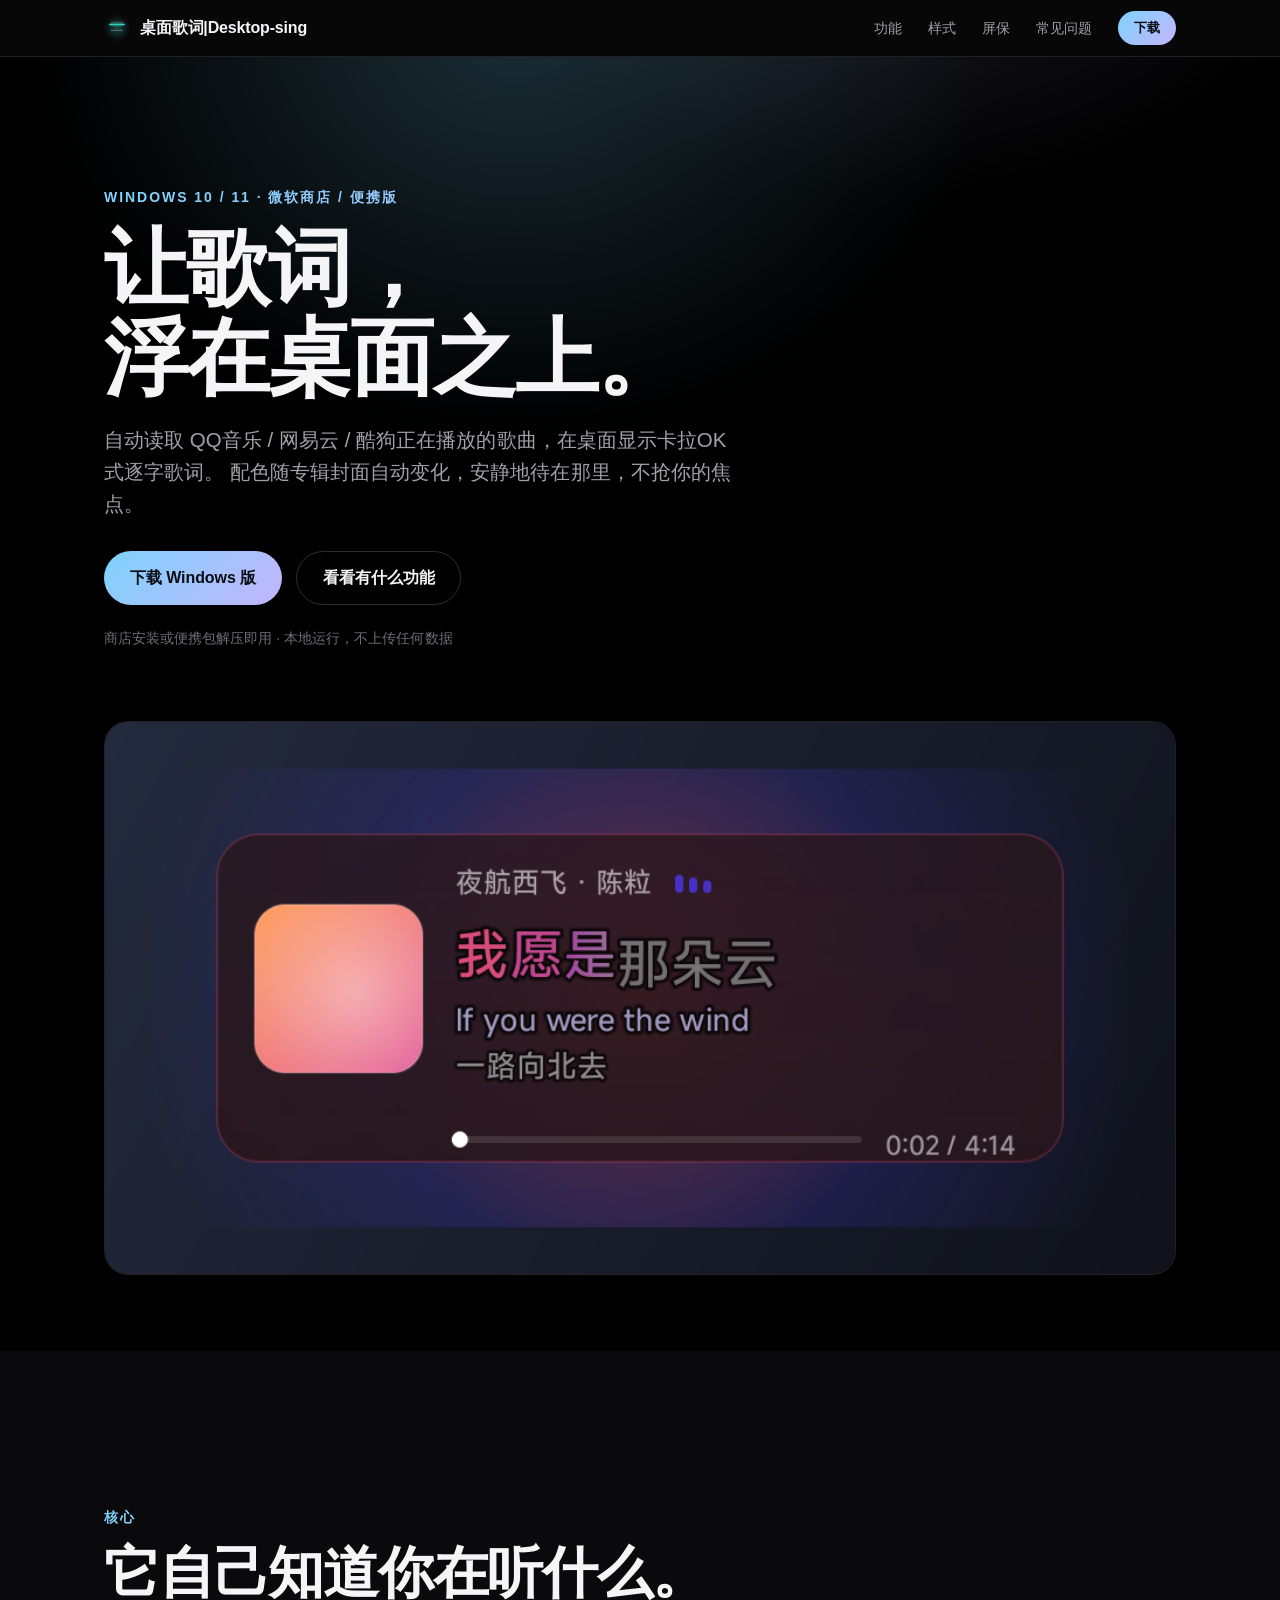
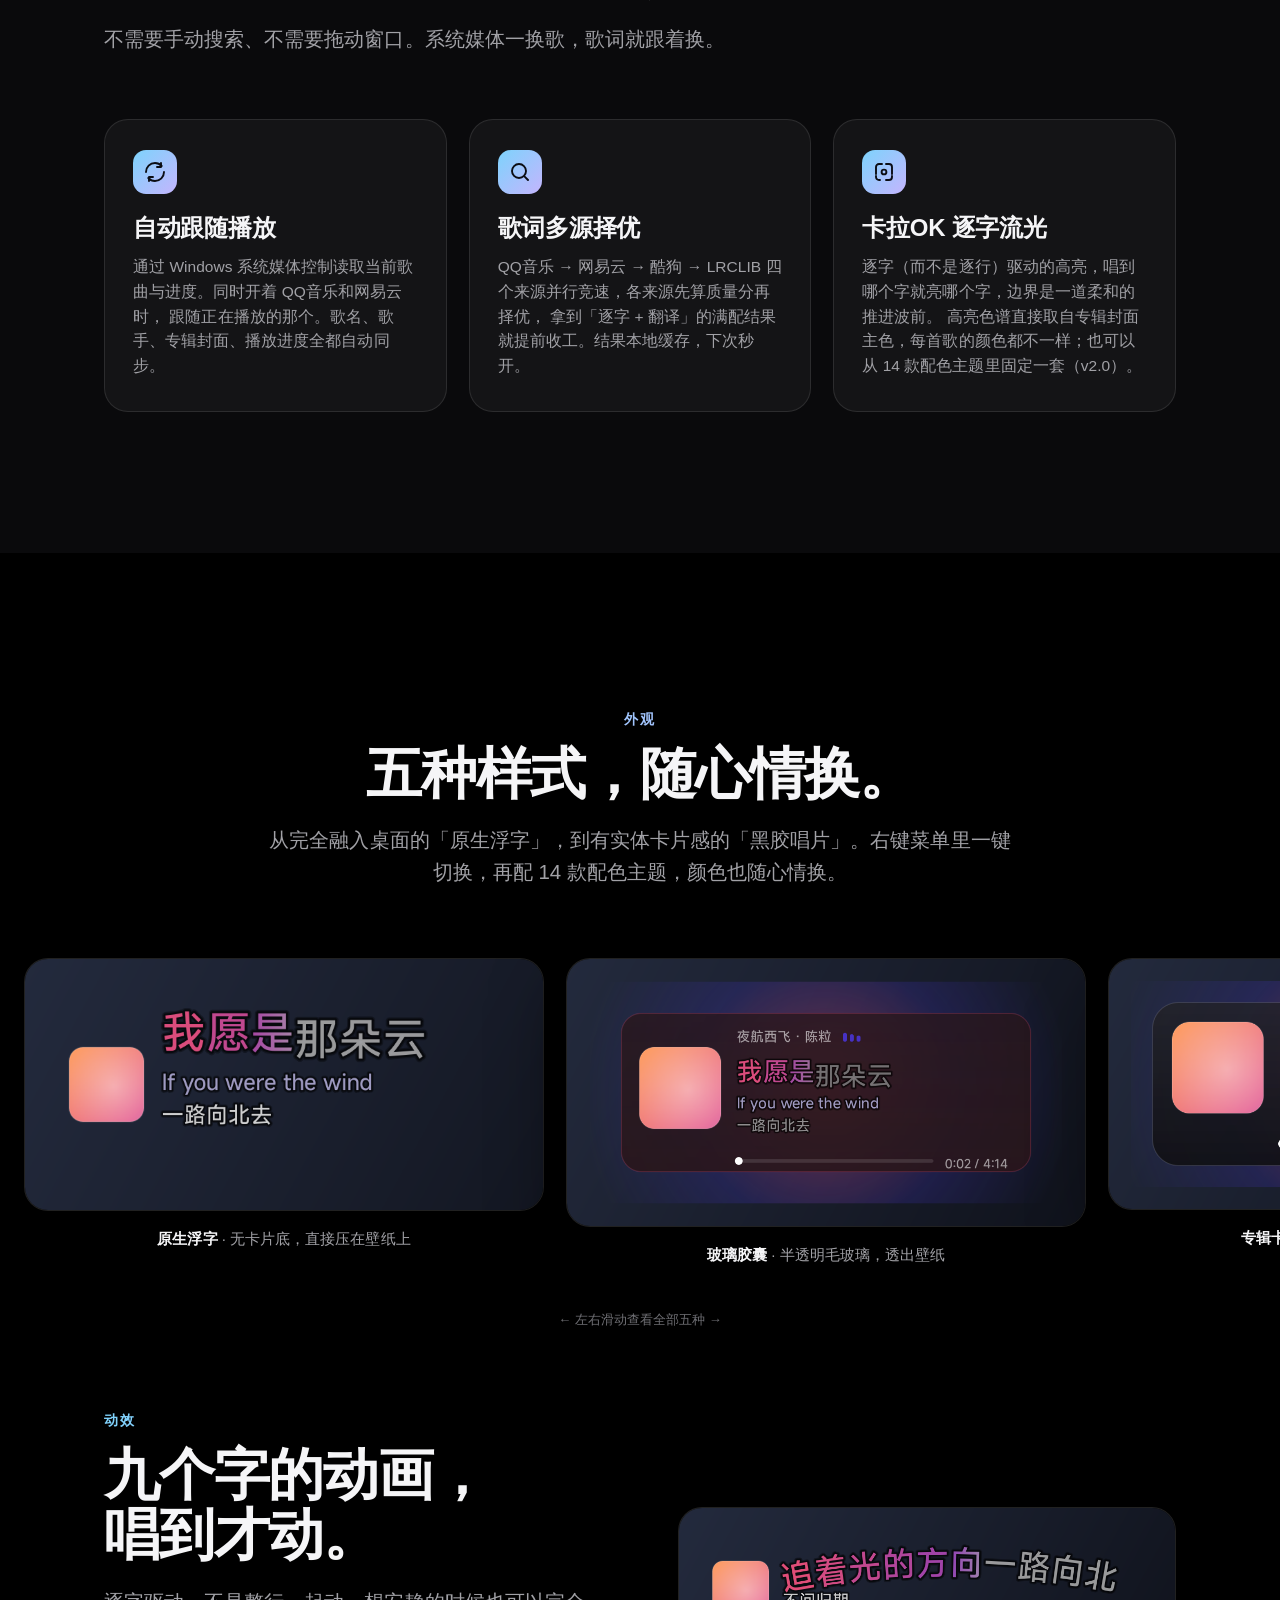
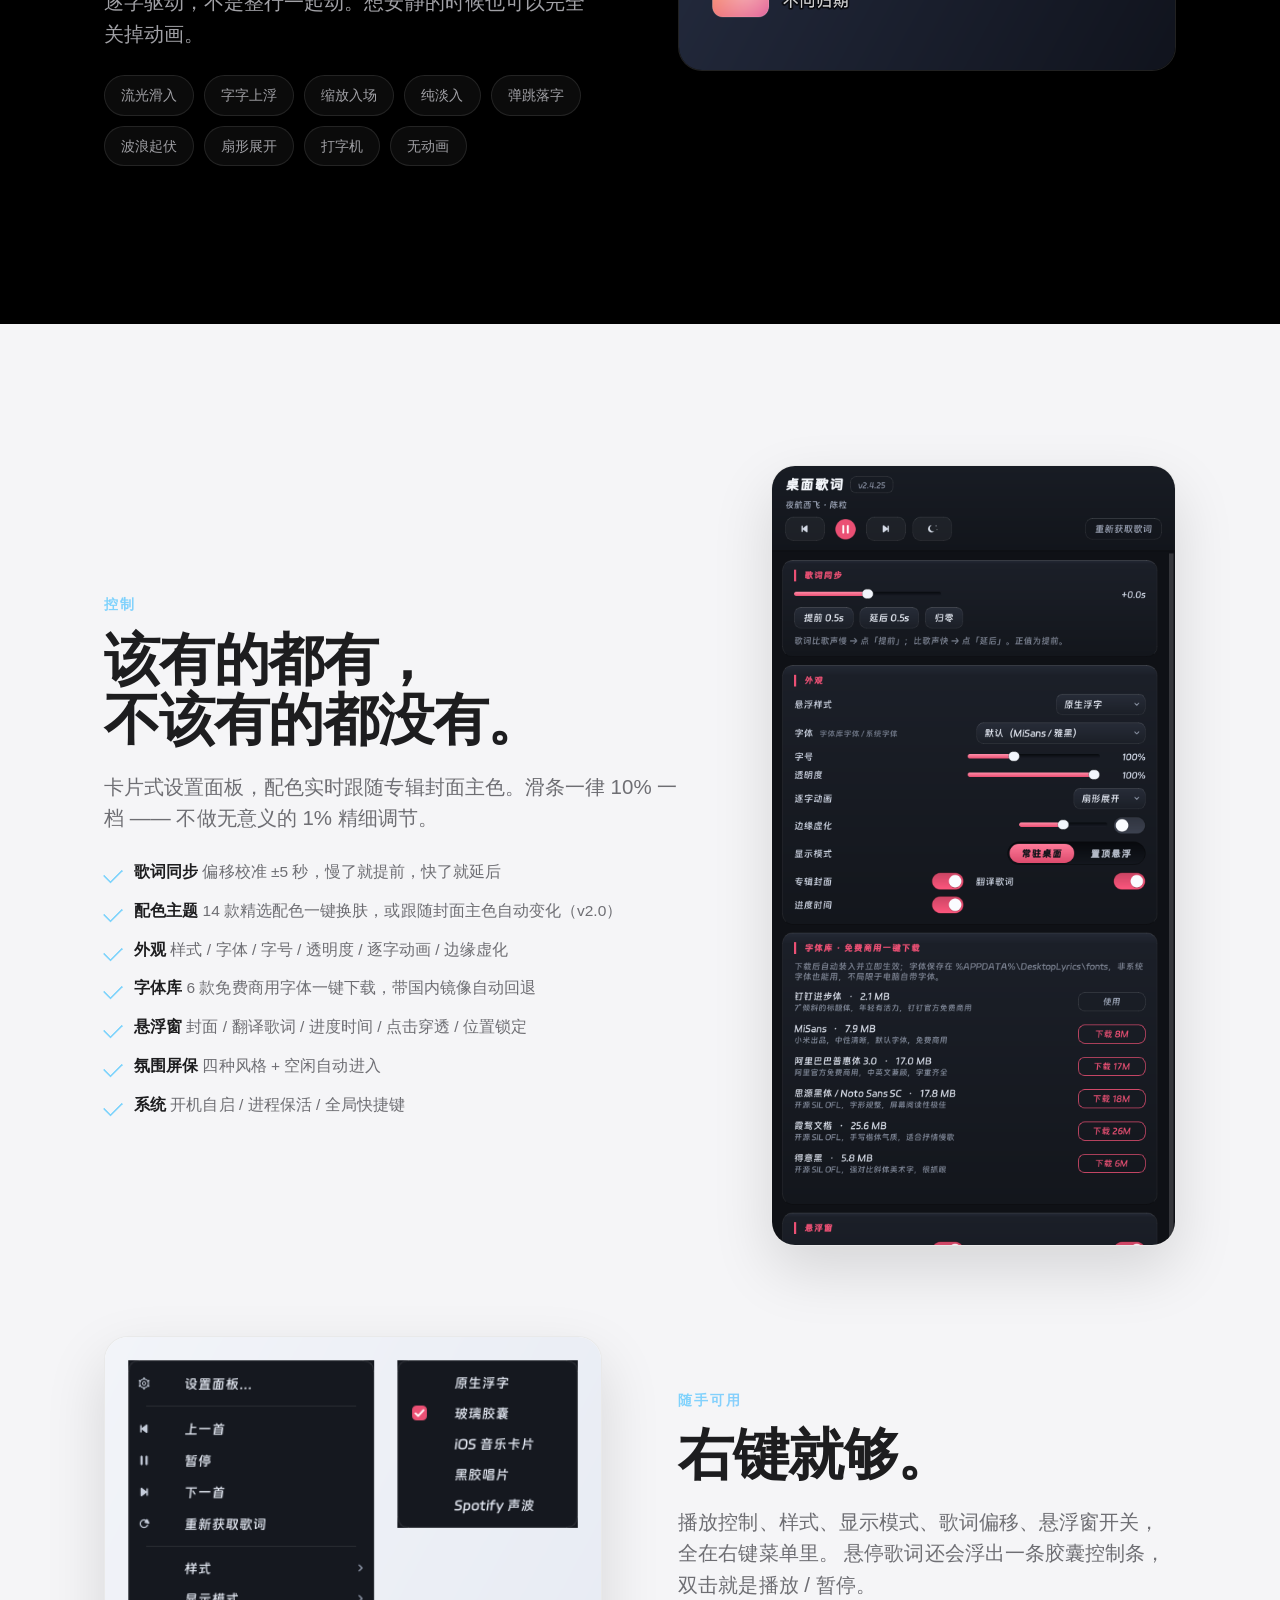
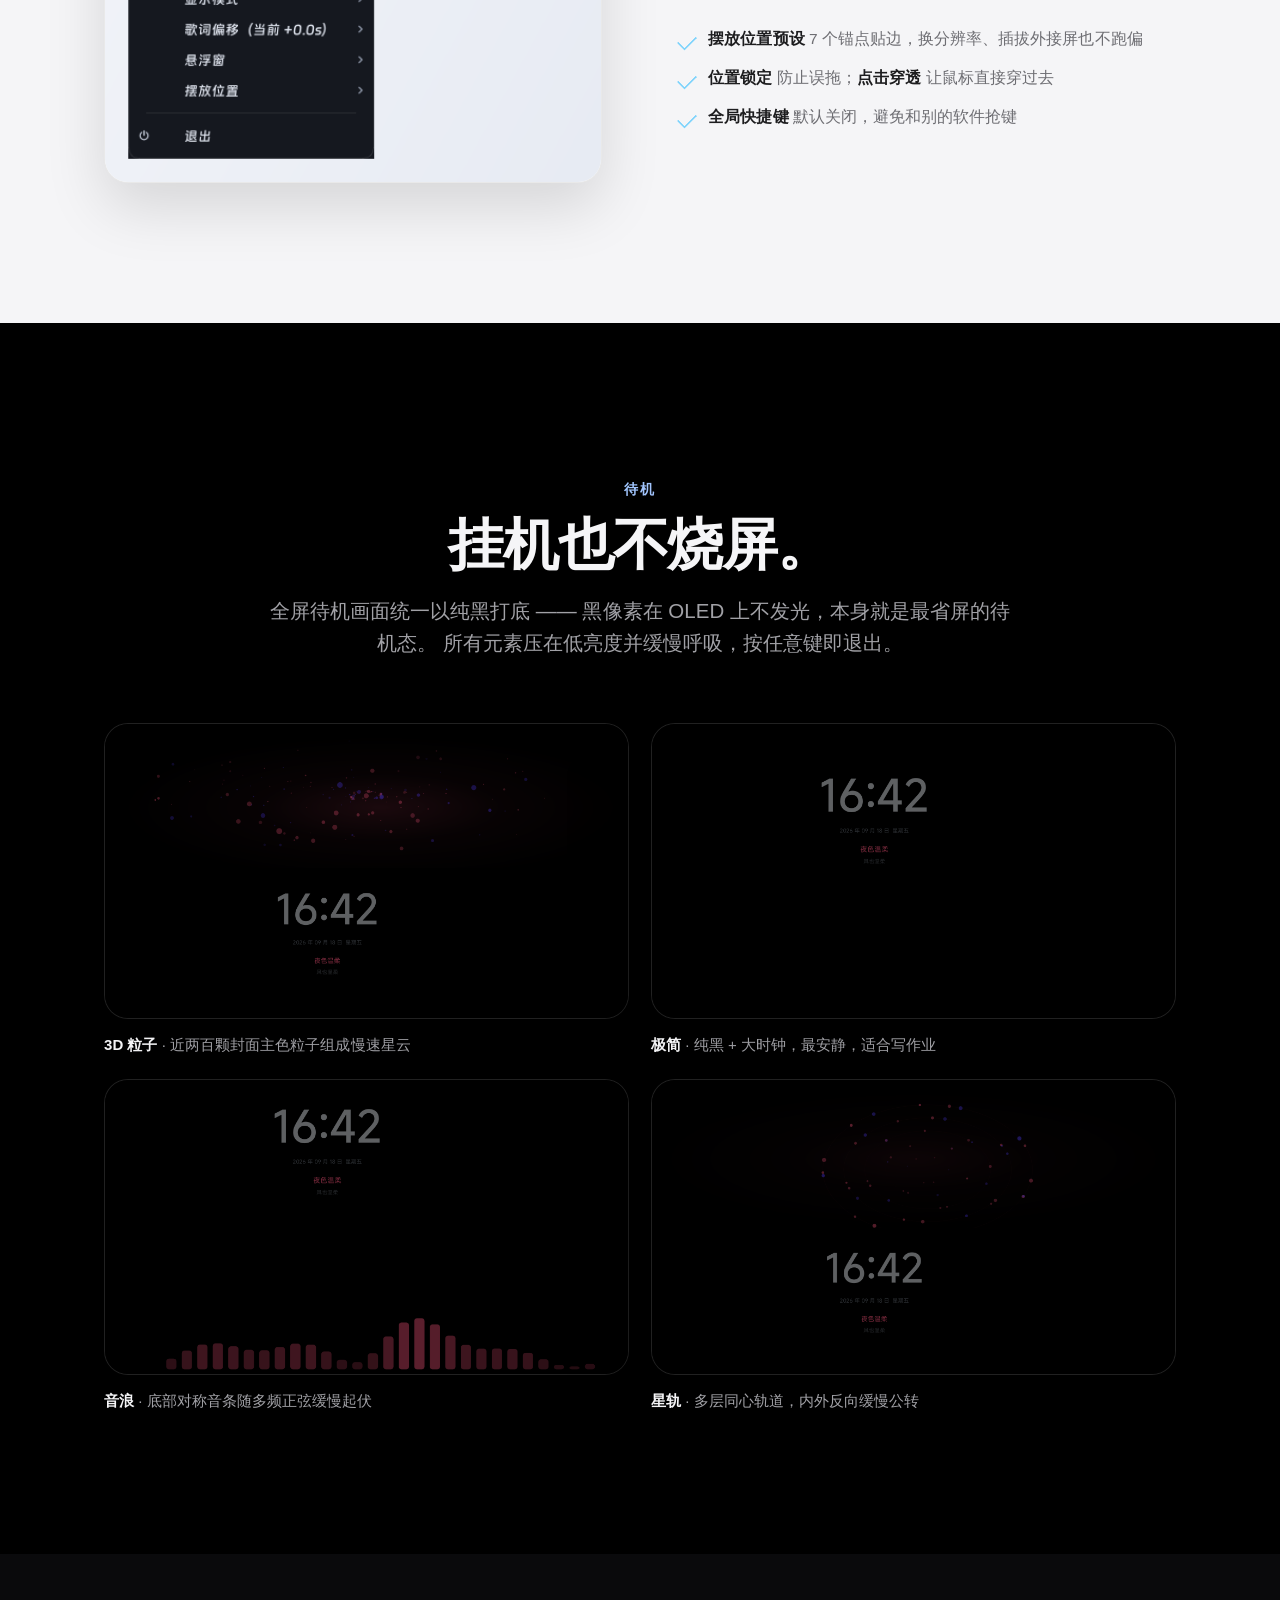
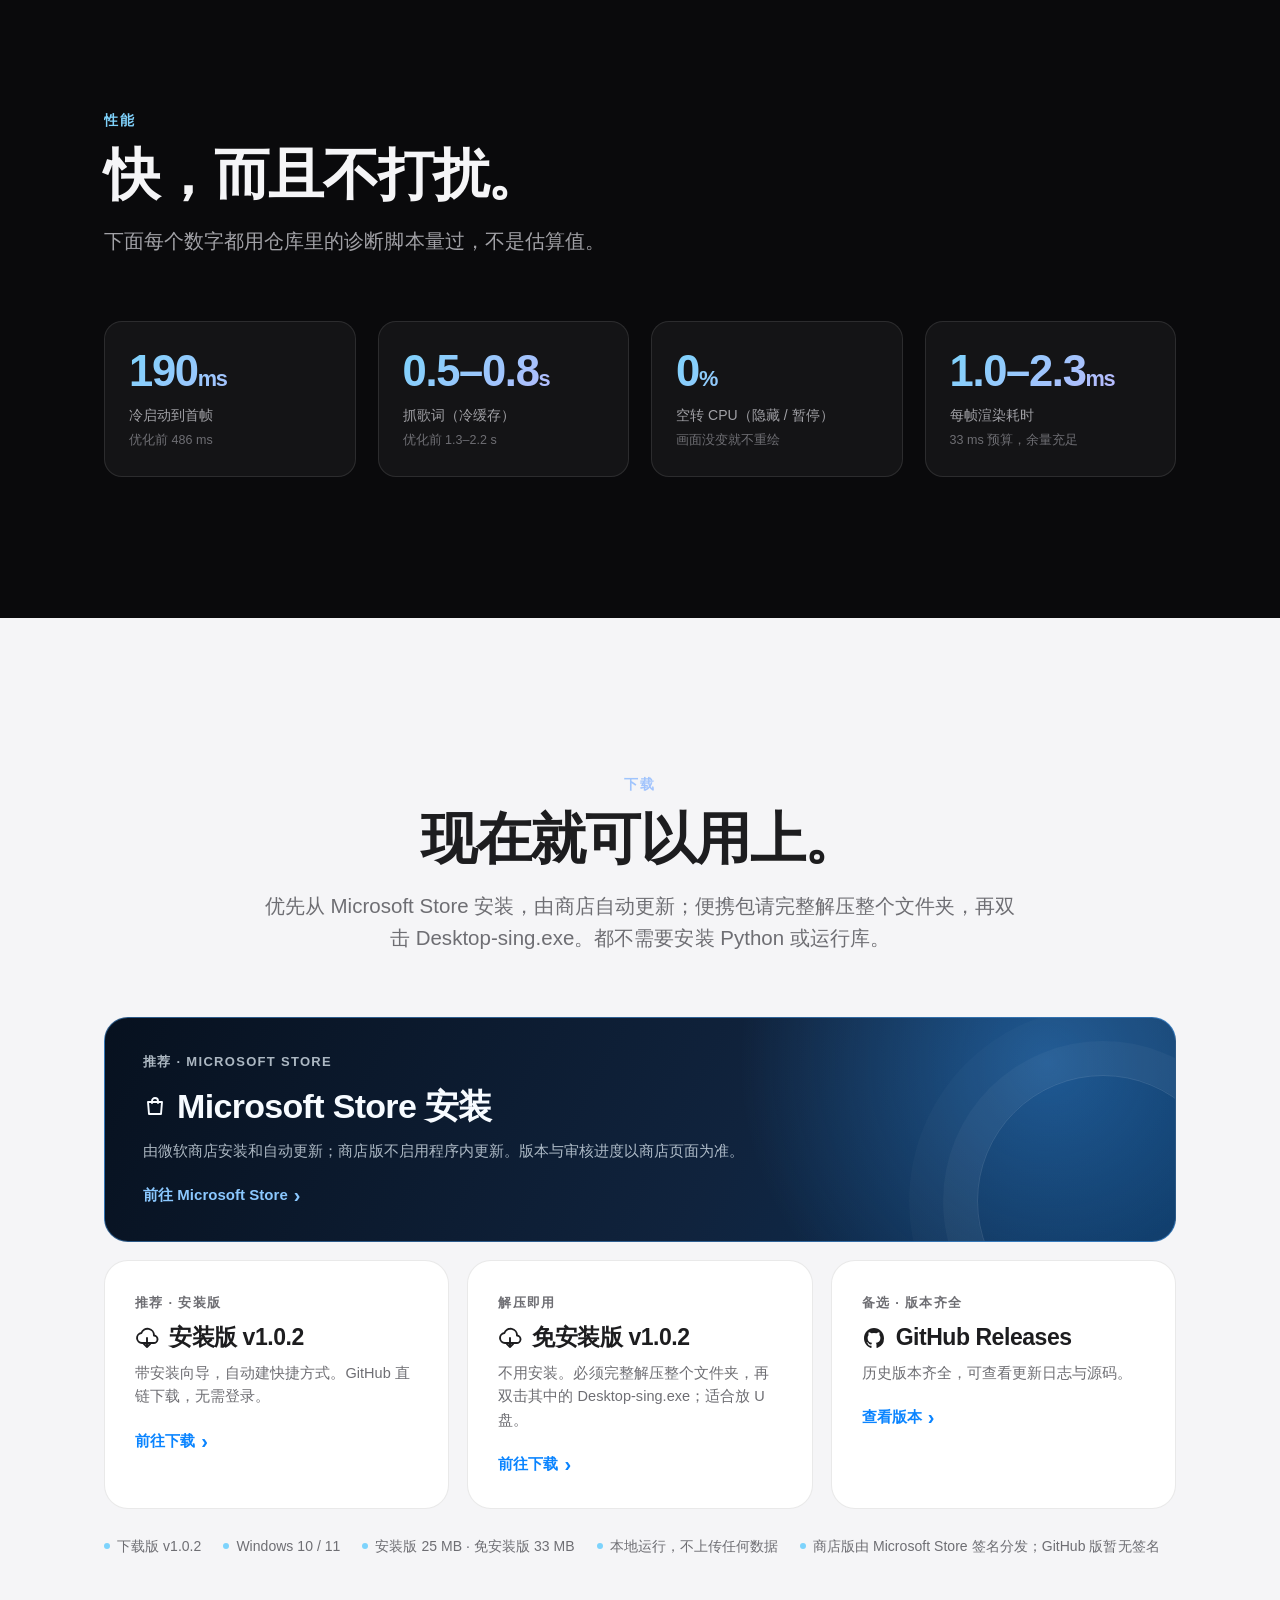
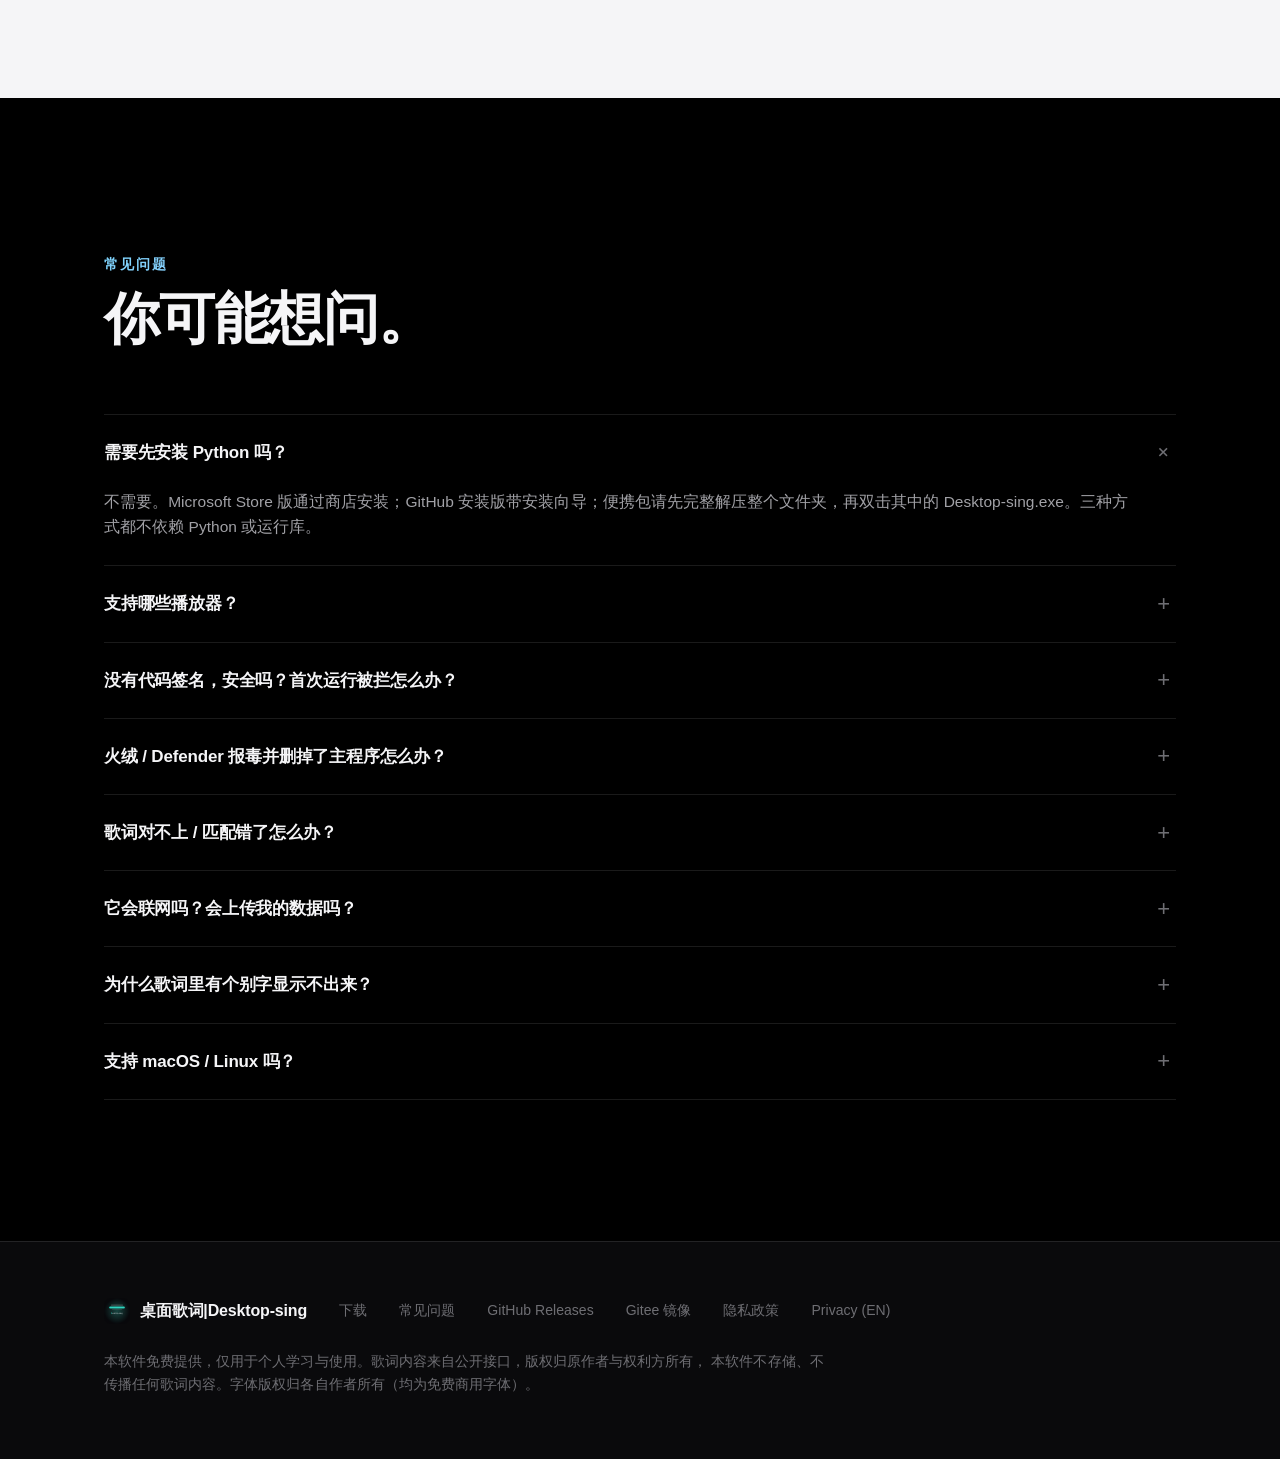
==== site/index.html @ 4d870201 "release: v1.0.2 商店优先下载与发版一致性守卫" ====
<!DOCTYPE html>
<html lang="zh-CN">
<head>
<meta charset="utf-8">
<meta name="viewport" content="width=device-width, initial-scale=1, viewport-fit=cover">
<title>桌面歌词|Desktop-sing · 让歌词浮在桌面之上</title>
<meta name="description" content="自动读取 QQ音乐 / 网易云 / 酷狗 正在播放的歌曲，在桌面显示卡拉OK逐字歌词。5 种样式、9 种逐字动画、4 种氛围屏保，微软商店安装或便携包解压即用。Windows 10/11。">
<meta name="theme-color" content="#000000">
<meta property="og:title" content="桌面歌词|Desktop-sing · 让歌词浮在桌面之上">
<meta property="og:description" content="自动跟随播放 · 卡拉OK逐字歌词 · 5 种样式 · 4 种氛围屏保。微软商店安装或便携包解压即用，Windows 10/11。">
<!-- og:image / og:url 必须是**绝对地址**：微信、QQ、微博等抓取器不解析相对路径，
     写 assets/hero.png 它们会当作抓不到图 → 分享卡片退化成纯文字。 -->
<meta property="og:image" content="https://music.202271.xyz/assets/hero.png">
<meta property="og:image:width" content="916">
<meta property="og:image:height" content="472">
<meta property="og:image:alt" content="桌面歌词：歌词悬浮在桌面上的效果图">
<meta property="og:url" content="https://music.202271.xyz/">
<meta property="og:site_name" content="桌面歌词|Desktop-sing">
<meta property="og:type" content="website">
<meta name="twitter:card" content="summary_large_image">
<meta name="twitter:title" content="桌面歌词|Desktop-sing · 让歌词浮在桌面之上">
<meta name="twitter:description" content="自动跟随播放 · 卡拉OK逐字歌词 · 5 种样式 · 4 种氛围屏保。微软商店安装或便携包解压即用，Windows 10/11。">
<meta name="twitter:image" content="https://music.202271.xyz/assets/hero.png">
<link rel="icon" href="assets/favicon-32.png?v=394512fa34" sizes="32x32">
<link rel="icon" href="assets/icon-256.png?v=394512fa34" sizes="256x256">
<link rel="apple-touch-icon" href="assets/apple-touch-icon.png?v=394512fa34">
<link rel="stylesheet" href="assets/style.css?v=394512fa34">
<script>
/* 渐进增强开关（同步执行，早于首次绘制，所以不会闪一下再隐藏）：
   style.css 里 .reveal 默认是可见的，只有 <html> 带上 js 类才启用"先隐藏、滚动入场"。
   —— 这样即使访客禁用 JS，页面也是完整的，不会是白屏。
   另外：如果 assets/main.js 没有随文件一起上传（部署漏了 assets 目录），
   主逻辑不会就位，2.5 秒后这里兜底把全部内容显示出来。*/
(function () {
  var d = document.documentElement;
  d.className += ' js';
  setTimeout(function () {
    if (!window.__dlRevealReady) d.className += ' reveal-all';
  }, 2500);
})();
</script>
<noscript><style>.reveal{opacity:1 !important;transform:none !important}</style></noscript>
</head>
<body>

<!-- ==========================================================================
     ⚠️  部署前唯一要改的地方：搜索「配置区」三个字
     下载区以 Microsoft Store 为主，GitHub 安装版 / 便携版作为备用；换版本时改这些 href。
     ========================================================================== -->

<header class="nav">
  <div class="wrap">
    <a class="brand" href="#top">
      <img src="assets/icon-180.png?v=394512fa34" alt="">
      <span>桌面歌词|Desktop-sing</span>
    </a>
    <nav class="nav-links">
      <a href="#features">功能</a>
      <a href="#styles">样式</a>
      <a href="#saver">屏保</a>
      <a href="#faq">常见问题</a>
    </nav>
    <a class="nav-cta" href="#download">下载</a>
  </div>
</header>

<main id="top">

  <!-- ================= 首屏 ================= -->
  <section class="hero sec--dark">
    <div class="wrap">
      <div class="hero-text">
        <p class="eyebrow">Windows 10 / 11 · 微软商店 / 便携版</p>
        <h1>让歌词，<br>浮在桌面之上。</h1>
        <p class="lead">
          自动读取 QQ音乐 / 网易云 / 酷狗正在播放的歌曲，在桌面显示卡拉OK式逐字歌词。
          配色随专辑封面自动变化，安静地待在那里，不抢你的焦点。
        </p>
        <div class="btn-row">
          <a class="btn btn--primary" href="#download">下载 Windows 版</a>
          <a class="btn btn--ghost" href="#features">看看有什么功能</a>
        </div>
        <p class="small" style="margin-top:22px">商店安装或便携包解压即用 · 本地运行，不上传任何数据</p>
      </div>

      <div class="hero-shot">
        <div class="shot">
          <img src="assets/hero.png?v=394512fa34" alt="玻璃胶囊样式的桌面歌词" loading="eager" decoding="async">
        </div>
      </div>
    </div>
  </section>

  <!-- ================= 三大特性 ================= -->
  <section class="sec sec--dark2" id="features">
    <div class="wrap">
      <div class="sec-head reveal">
        <p class="eyebrow">核心</p>
        <h2>它自己知道你在听什么。</h2>
        <p class="lead">
          不需要手动搜索、不需要拖动窗口。系统媒体一换歌，歌词就跟着换。
        </p>
      </div>

      <div class="grid3">
        <div class="card reveal" style="--d:0ms">
          <div class="ico" aria-hidden="true">
            <svg viewBox="0 0 24 24" fill="none" stroke="currentColor" stroke-width="1.9"
                 stroke-linecap="round" stroke-linejoin="round">
              <path d="M3 12a9 9 0 0 1 9-9 9 9 0 0 1 6.7 3"/>
              <path d="M21 12a9 9 0 0 1-9 9 9 9 0 0 1-6.7-3"/>
              <path d="M18 3v4h-4M6 21v-4h4"/>
            </svg>
          </div>
          <h3>自动跟随播放</h3>
          <p>通过 Windows 系统媒体控制读取当前歌曲与进度。同时开着 QQ音乐和网易云时，
             跟随正在播放的那个。歌名、歌手、专辑封面、播放进度全都自动同步。</p>
        </div>

        <div class="card reveal" style="--d:80ms">
          <div class="ico" aria-hidden="true">
            <svg viewBox="0 0 24 24" fill="none" stroke="currentColor" stroke-width="1.9"
                 stroke-linecap="round" stroke-linejoin="round">
              <circle cx="11" cy="11" r="7"/><path d="m20 20-3.6-3.6"/>
            </svg>
          </div>
          <h3>歌词多源择优</h3>
          <p>QQ音乐 → 网易云 → 酷狗 → LRCLIB 四个来源并行竞速，各来源先算质量分再择优，
             拿到「逐字 + 翻译」的满配结果就提前收工。结果本地缓存，下次秒开。</p>
        </div>

        <div class="card reveal" style="--d:160ms">
          <div class="ico" aria-hidden="true">
            <svg viewBox="0 0 24 24" fill="none" stroke="currentColor" stroke-width="1.9"
                 stroke-linecap="round" stroke-linejoin="round">
              <path d="M4 14V7a3 3 0 0 1 3-3h3"/><path d="M14 4h3a3 3 0 0 1 3 3v7"/>
              <path d="M20 16v1a3 3 0 0 1-3 3h-3"/><path d="M8 20H7a3 3 0 0 1-3-3v-1"/>
              <circle cx="12" cy="12" r="2.4"/>
            </svg>
          </div>
          <h3>卡拉OK 逐字流光</h3>
          <p>逐字（而不是逐行）驱动的高亮，唱到哪个字就亮哪个字，边界是一道柔和的推进波前。
             高亮色谱直接取自专辑封面主色，每首歌的颜色都不一样；也可以从 14 款配色主题里固定一套（v2.0）。</p>
        </div>
      </div>
    </div>
  </section>

  <!-- ================= 五种样式 ================= -->
  <section class="sec sec--dark" id="styles">
    <div class="wrap">
      <div class="sec-head center reveal">
        <p class="eyebrow">外观</p>
        <h2>五种样式，随心情换。</h2>
        <p class="lead">从完全融入桌面的「原生浮字」，到有实体卡片感的「黑胶唱片」。右键菜单里一键切换，再配 14 款配色主题，颜色也随心情换。</p>
      </div>
    </div>

    <div class="gallery">
      <figure class="reveal" style="--d:0ms">
        <div class="shot"><img src="assets/style-native.png?v=394512fa34" alt="原生浮字样式" loading="lazy" decoding="async"></div>
        <figcaption><b>原生浮字</b> · 无卡片底，直接压在壁纸上</figcaption>
      </figure>
      <figure class="reveal" style="--d:70ms">
        <div class="shot"><img src="assets/style-glass.png?v=394512fa34" alt="玻璃胶囊样式" loading="lazy" decoding="async"></div>
        <figcaption><b>玻璃胶囊</b> · 半透明毛玻璃，透出壁纸</figcaption>
      </figure>
      <figure class="reveal" style="--d:140ms">
        <div class="shot"><img src="assets/style-ios.png?v=394512fa34" alt="专辑卡片样式" loading="lazy" decoding="async"></div>
        <figcaption><b>专辑卡片</b> · 圆角大卡片，最耐看的一套</figcaption>
      </figure>
      <figure class="reveal" style="--d:210ms">
        <div class="shot"><img src="assets/style-vinyl.png?v=394512fa34" alt="黑胶唱片样式" loading="lazy" decoding="async"></div>
        <figcaption><b>黑胶唱片</b> · 唱片随播放旋转，中心贴专辑封面</figcaption>
      </figure>
      <figure class="reveal" style="--d:280ms">
        <div class="shot"><img src="assets/style-spotify.png?v=394512fa34" alt="声波频谱样式" loading="lazy" decoding="async"></div>
        <figcaption><b>声波频谱</b> · 极简排版 + 声波律动</figcaption>
      </figure>
    </div>
    <p class="hint-swipe">← 左右滑动查看全部五种 →</p>

    <div class="wrap" style="margin-top:64px">
      <div class="split">
        <div class="reveal">
          <p class="eyebrow">动效</p>
          <h2>九个字的动画，<br>唱到才动。</h2>
          <p class="lead">
            逐字驱动，不是整行一起动。想安静的时候也可以完全关掉动画。
          </p>
          <ul class="chips">
            <li>流光滑入</li><li>字字上浮</li><li>缩放入场</li>
            <li>纯淡入</li><li>弹跳落字</li><li>波浪起伏</li>
            <li>扇形展开</li><li>打字机</li><li>无动画</li>
          </ul>
        </div>
        <div class="reveal" style="--d:120ms">
          <div class="shot"><img src="assets/anim-fan.png?v=394512fa34" alt="扇形展开逐字动画" loading="lazy" decoding="async"></div>
        </div>
      </div>
    </div>
  </section>

  <!-- ================= 设置面板 ================= -->
  <section class="sec sec--light" id="panel">
    <div class="wrap">
      <div class="split split--panel">
        <div class="reveal">
          <p class="eyebrow">控制</p>
          <h2>该有的都有，<br>不该有的都没有。</h2>
          <p class="lead">
            卡片式设置面板，配色实时跟随专辑封面主色。滑条一律 10% 一档 —— 不做无意义的 1% 精细调节。
          </p>
          <ul class="ticks">
            <li><b>歌词同步</b> 偏移校准 ±5 秒，慢了就提前，快了就延后</li>
            <li><b>配色主题</b> 14 款精选配色一键换肤，或跟随封面主色自动变化（v2.0）</li>
            <li><b>外观</b> 样式 / 字体 / 字号 / 透明度 / 逐字动画 / 边缘虚化</li>
            <li><b>字体库</b> 6 款免费商用字体一键下载，带国内镜像自动回退</li>
            <li><b>悬浮窗</b> 封面 / 翻译歌词 / 进度时间 / 点击穿透 / 位置锁定</li>
            <li><b>氛围屏保</b> 四种风格 + 空闲自动进入</li>
            <li><b>系统</b> 开机自启 / 进程保活 / 全局快捷键</li>
          </ul>
        </div>
        <div class="reveal" style="--d:120ms">
          <div class="shot"><img src="assets/panel.png?v=394512fa34" alt="设置面板" loading="lazy" decoding="async"></div>
        </div>
      </div>

      <div class="split" style="margin-top:clamp(48px,7vw,96px)">
        <div class="reveal">
          <div class="shot"><img src="assets/menu.png?v=394512fa34" alt="右键菜单" loading="lazy" decoding="async"></div>
        </div>
        <div class="reveal" style="--d:120ms">
          <p class="eyebrow">随手可用</p>
          <h2>右键就够。</h2>
          <p class="lead">
            播放控制、样式、显示模式、歌词偏移、悬浮窗开关，全在右键菜单里。
            悬停歌词还会浮出一条胶囊控制条，双击就是播放 / 暂停。
          </p>
          <ul class="ticks">
            <li><b>摆放位置预设</b> 7 个锚点贴边，换分辨率、插拔外接屏也不跑偏</li>
            <li><b>位置锁定</b> 防止误拖；<b>点击穿透</b> 让鼠标直接穿过去</li>
            <li><b>全局快捷键</b> 默认关闭，避免和别的软件抢键</li>
          </ul>
        </div>
      </div>
    </div>
  </section>

  <!-- ================= 氛围屏保 ================= -->
  <section class="sec sec--dark" id="saver">
    <div class="wrap">
      <div class="sec-head center reveal">
        <p class="eyebrow">待机</p>
        <h2>挂机也不烧屏。</h2>
        <p class="lead">
          全屏待机画面统一以纯黑打底 —— 黑像素在 OLED 上不发光，本身就是最省屏的待机态。
          所有元素压在低亮度并缓慢呼吸，按任意键即退出。
        </p>
      </div>

      <div class="grid2">
        <figure class="reveal" style="--d:0ms">
          <div class="shot"><img src="assets/saver-particle.png?v=394512fa34" alt="3D 粒子屏保" loading="lazy" decoding="async"></div>
          <figcaption><b>3D 粒子</b> · 近两百颗封面主色粒子组成慢速星云</figcaption>
        </figure>
        <figure class="reveal" style="--d:80ms">
          <div class="shot"><img src="assets/saver-minimal.png?v=394512fa34" alt="极简时钟屏保" loading="lazy" decoding="async"></div>
          <figcaption><b>极简</b> · 纯黑 + 大时钟，最安静，适合写作业</figcaption>
        </figure>
        <figure class="reveal" style="--d:160ms">
          <div class="shot"><img src="assets/saver-bars.png?v=394512fa34" alt="音浪屏保" loading="lazy" decoding="async"></div>
          <figcaption><b>音浪</b> · 底部对称音条随多频正弦缓慢起伏</figcaption>
        </figure>
        <figure class="reveal" style="--d:240ms">
          <div class="shot"><img src="assets/saver-orbits.png?v=394512fa34" alt="星轨屏保" loading="lazy" decoding="async"></div>
          <figcaption><b>星轨</b> · 多层同心轨道，内外反向缓慢公转</figcaption>
        </figure>
      </div>
    </div>
  </section>

  <!-- ================= 性能 ================= -->
  <section class="sec sec--dark2">
    <div class="wrap">
      <div class="sec-head reveal">
        <p class="eyebrow">性能</p>
        <h2>快，而且不打扰。</h2>
        <p class="lead">下面每个数字都用仓库里的诊断脚本量过，不是估算值。</p>
      </div>

      <div class="stats">
        <div class="stat reveal" style="--d:0ms">
          <div class="n">190<span style="font-size:.5em">ms</span></div>
          <div class="t">冷启动到首帧</div>
          <div class="o">优化前 486 ms</div>
        </div>
        <div class="stat reveal" style="--d:80ms">
          <div class="n">0.5–0.8<span style="font-size:.5em">s</span></div>
          <div class="t">抓歌词（冷缓存）</div>
          <div class="o">优化前 1.3–2.2 s</div>
        </div>
        <div class="stat reveal" style="--d:160ms">
          <div class="n">0<span style="font-size:.5em">%</span></div>
          <div class="t">空转 CPU（隐藏 / 暂停）</div>
          <div class="o">画面没变就不重绘</div>
        </div>
        <div class="stat reveal" style="--d:240ms">
          <div class="n">1.0–2.3<span style="font-size:.5em">ms</span></div>
          <div class="t">每帧渲染耗时</div>
          <div class="o">33 ms 预算，余量充足</div>
        </div>
      </div>
    </div>
  </section>

  <!-- ==========================================================================
       配置区 —— 部署时只改这一块！
       商店优先；GitHub 安装版与便携包作为备用。换版本时同步更新这里的版本号与 href：
        · Microsoft Store → https://apps.microsoft.com/detail/9P252M4VJL12
        · GitHub 安装版 / 便携版 → Releases 里的当前版本直链
        · GitHub Releases → 历史版本与更新日志
       改完保存，再跑审计，确保版本号与链接口径一致。
       ========================================================================== -->
  <section class="sec sec--light" id="download">
    <div class="wrap">
      <div class="sec-head center reveal">
        <p class="eyebrow">下载</p>
        <h2>现在就可以用上。</h2>
        <p class="lead">优先从 Microsoft Store 安装，由商店自动更新；便携包请完整解压整个文件夹，再双击 Desktop-sing.exe。都不需要安装 Python 或运行库。</p>
      </div>

      <div class="dl-grid">
        <a class="dl dl--store dl--main reveal" style="--d:0ms" href="https://apps.microsoft.com/detail/9P252M4VJL12" data-dl="microsoft-store" target="_blank" rel="noopener">
          <span class="k">推荐 · Microsoft Store</span>
          <span class="v">
            <svg viewBox="0 0 24 24" fill="none" stroke="currentColor" stroke-width="1.9"
                 stroke-linecap="round" stroke-linejoin="round" aria-hidden="true">
              <path d="M5 8h14l-1 12H6L5 8Z"/>
              <path d="M9 9V7a3 3 0 0 1 6 0v2"/>
            </svg>
            Microsoft Store 安装
          </span>
          <span class="d">由微软商店安装和自动更新；商店版不启用程序内更新。版本与审核进度以商店页面为准。</span>
          <span class="go">前往 Microsoft Store</span>
        </a>

        <a class="dl reveal" style="--d:80ms" href="https://github.com/xiaohao8/Desktop-sing/releases/download/v1.0.2/Desktop-sing-v1.0.2-setup.exe" data-dl="github-setup" target="_blank" rel="noopener">
          <span class="k">推荐 · 安装版</span>
          <span class="v">
            <svg viewBox="0 0 24 24" fill="none" stroke="currentColor" stroke-width="1.9"
                 stroke-linecap="round" stroke-linejoin="round" aria-hidden="true">
              <path d="M7 17a5 5 0 0 1-.6-9.96A6.5 6.5 0 0 1 19 9.5a3.75 3.75 0 0 1-.5 7.5H7Z"/>
              <path d="M12 12v9m0 0 3.2-3.2M12 21l-3.2-3.2"/>
            </svg>
            安装版 v1.0.2
          </span>
          <span class="d">带安装向导，自动建快捷方式。GitHub 直链下载，无需登录。</span>
          <span class="go">前往下载</span>
        </a>

        <a class="dl reveal" style="--d:160ms" href="https://github.com/xiaohao8/Desktop-sing/releases/download/v1.0.2/Desktop-sing-v1.0.2-portable.zip" data-dl="github-portable" target="_blank" rel="noopener">
          <span class="k">解压即用</span>
          <span class="v">
            <svg viewBox="0 0 24 24" fill="none" stroke="currentColor" stroke-width="1.9"
                 stroke-linecap="round" stroke-linejoin="round" aria-hidden="true">
              <path d="M7 17a5 5 0 0 1-.6-9.96A6.5 6.5 0 0 1 19 9.5a3.75 3.75 0 0 1-.5 7.5H7Z"/>
              <path d="M12 12v9m0 0 3.2-3.2M12 21l-3.2-3.2"/>
            </svg>
            免安装版 v1.0.2
          </span>
          <span class="d">不用安装。必须完整解压整个文件夹，再双击其中的 Desktop-sing.exe；适合放 U 盘。</span>
          <span class="go">前往下载</span>
        </a>

        <a class="dl reveal" style="--d:240ms" href="https://github.com/xiaohao8/Desktop-sing/releases" data-dl="github" target="_blank" rel="noopener">
          <span class="k">备选 · 版本齐全</span>
          <span class="v">
            <svg viewBox="0 0 24 24" fill="currentColor" aria-hidden="true">
              <path d="M12 2C6.48 2 2 6.58 2 12.23c0 4.52 2.87 8.35 6.84 9.7.5.1.68-.22.68-.49l-.01-1.72c-2.78.62-3.37-1.37-3.37-1.37-.46-1.18-1.11-1.5-1.11-1.5-.91-.63.07-.62.07-.62 1 .07 1.53 1.05 1.53 1.05.9 1.57 2.34 1.12 2.91.86.09-.67.35-1.12.63-1.38-2.22-.26-4.55-1.14-4.55-5.06 0-1.12.39-2.03 1.03-2.75-.1-.26-.45-1.3.1-2.71 0 0 .84-.28 2.75 1.05a9.3 9.3 0 0 1 5 0c1.91-1.33 2.75-1.05 2.75-1.05.55 1.41.2 2.45.1 2.71.64.72 1.03 1.63 1.03 2.75 0 3.93-2.34 4.79-4.57 5.05.36.32.68.94.68 1.9l-.01 2.81c0 .27.18.6.69.49A10.06 10.06 0 0 0 22 12.23C22 6.58 17.52 2 12 2Z"/>
            </svg>
            GitHub Releases
          </span>
          <span class="d">历史版本齐全，可查看更新日志与源码。</span>
          <span class="go">查看版本</span>
        </a>
      </div>

      <div class="dl-meta reveal" style="--d:140ms">
        <span>下载版 v1.0.2</span>
        <span>Windows 10 / 11</span>
        <span>安装版 25 MB · 免安装版 33 MB</span>
        <span>本地运行，不上传任何数据</span>
        <span>商店版由 Microsoft Store 签名分发；GitHub 版暂无签名</span>
      </div>
    </div>
  </section>

  <!-- ================= FAQ ================= -->
  <section class="sec sec--dark" id="faq">
    <div class="wrap">
      <div class="sec-head reveal">
        <p class="eyebrow">常见问题</p>
        <h2>你可能想问。</h2>
      </div>

      <div class="faq reveal">
        <details open>
          <summary>需要先安装 Python 吗？</summary>
          <div class="a">不需要。Microsoft Store 版通过商店安装；GitHub 安装版带安装向导；便携包请先完整解压整个文件夹，再双击其中的 Desktop-sing.exe。三种方式都不依赖 Python 或运行库。</div>
        </details>
        <details>
          <summary>支持哪些播放器？</summary>
          <div class="a">凡是接入 Windows 系统媒体控制（SMTC）的播放器都能读到，包括 QQ音乐、网易云音乐、酷狗音乐等。
              同时开着多个播放器时，跟随正在播放的那一个。</div>
        </details>
        <details>
          <summary>没有代码签名，安全吗？首次运行被拦怎么办？</summary>
          <div class="a">本程序还没配代码签名证书（按年付费），Windows 对「无签名 + 下载量还没攒起来」的新程序
              会弹蓝色警示框，这是 SmartScreen 的默认策略，不代表文件有问题。
              点【更多信息】→【仍要运行】即可，之后不再提示。
              想确认下载的没被换包，可用 Release 附件里的 <code>SHA256SUMS.txt</code> 核对哈希。
              程序本身不向任何服务器上传数据。</div>
        </details>
        <details>
          <summary>火绒 / Defender 报毒并删掉了主程序怎么办？</summary>
          <div class="a">先说明：SmartScreen 蓝框、Windows Defender、火绒是<strong>三套独立机制</strong>，
              Windows 安全中心里加的排除项管不了火绒。本程序是 PyInstaller 打包、当前无签名，
              被 <code>Trojan/Python.ShellLoader</code> 这类「打包器启发式」命中属于已知误报，
              1.0.2 已关闭 UPX 加壳、商店包不再附带第二个 exe 来降低误报。<br>
              <strong>免安装 / 安装版</strong>：在火绒「信任区」添加整个程序目录（或按进程信任
              <code>Desktop-sing.exe</code>），再从 zip 重新解压。<br>
              <strong>商店版</strong>：加信任后走「设置 → 应用 → 桌面歌词 → 高级选项 → 修复」把文件补回来；
              不要手动往 <code>WindowsApps</code> 里拷文件，会破坏包完整性。<br>
              根治只能靠厂商报白，已向微软 WDSI 与火绒提交样本，回执处理需要时间。</div>
        </details>
        <details>
          <summary>歌词对不上 / 匹配错了怎么办？</summary>
          <div class="a">两种办法：① 右键菜单或托盘里的「重新获取歌词」，清掉该曲缓存后重抓；
              ② 用设置面板里的「歌词偏移」校准——歌词比歌声慢就点「提前」，快就点「延后」。</div>
        </details>
        <details>
          <summary>它会联网吗？会上传我的数据吗？</summary>
          <div class="a">歌词从公开接口获取，所以取词时需要联网；除此之外不联网，也不会向任何服务器上传数据。
              取到的歌词缓存在本地，下次播放同一首歌时秒开。</div>
        </details>
        <details>
          <summary>为什么歌词里有个别字显示不出来？</summary>
          <div class="a">程序内置 MiSans 字体且不做子集化（子集化会让生僻字整个消失，比豆腐块更糟）。
              若某些字仍缺失，可在设置面板的「字体库」里换一款字体，或下载一款覆盖更全的字体。</div>
        </details>
        <details>
          <summary>支持 macOS / Linux 吗？</summary>
          <div class="a">目前只支持 Windows 10 / 11。核心依赖 Windows 系统媒体控制来获取播放信息。</div>
        </details>
      </div>
    </div>
  </section>
</main>

<footer class="foot">
  <div class="wrap">
    <div class="row">
      <a class="brand" href="#top" style="color:var(--d-text)">
        <img src="assets/icon-180.png?v=394512fa34" alt="">
        <span>桌面歌词|Desktop-sing</span>
      </a>
      <a href="#download">下载</a>
      <a href="#faq">常见问题</a>
      <a href="https://github.com/xiaohao8/Desktop-sing/releases" data-dl="github" target="_blank" rel="noopener">GitHub Releases</a>
      <a href="https://gitee.com/xiaohao3/Desktop-sing" data-dl="gitee" target="_blank" rel="noopener">Gitee 镜像</a>
      <a href="privacy.html">隐私政策</a>
      <a href="privacy.en.html" hreflang="en" lang="en">Privacy (EN)</a>
    </div>
    <p class="rules">
      本软件免费提供，仅用于个人学习与使用。歌词内容来自公开接口，版权归原作者与权利方所有，
      本软件不存储、不传播任何歌词内容。字体版权归各自作者所有（均为免费商用字体）。
    </p>
  </div>
</footer>

<script src="assets/main.js?v=394512fa34" defer></script>
</body>
</html>
---- site/assets/style.css ----
/* ==========================================================================
   桌面歌词 · 官网样式
   设计基调：Apple 风格 —— 大字距紧、留白大、深/浅段交替、圆角与毛玻璃。
   无外部依赖（不引任何 CDN / 字体），方便离线与任意静态托管部署。
   ========================================================================== */

:root {
  /* 品牌色：与 App 默认主色一致（渐变取自封面主色提取的兜底值） */
  --brand1: #7dd3fc;
  --brand2: #c4b5fd;
  --grad: linear-gradient(135deg, var(--brand1), var(--brand2));
  --ink: #0b0d14;

  /* 深色面 */
  --d-bg: #000;
  --d-bg2: #0a0a0c;
  --d-surface: rgba(255, 255, 255, .045);
  --d-surface-2: rgba(255, 255, 255, .075);
  --d-line: rgba(255, 255, 255, .10);
  --d-line-2: rgba(255, 255, 255, .18);
  --d-text: #f5f5f7;
  --d-dim: #a1a1a6;
  --d-dim2: #6e6e73;

  /* 浅色面 */
  --l-bg: #f5f5f7;
  --l-bg2: #ffffff;
  --l-surface: rgba(0, 0, 0, .028);
  --l-line: rgba(0, 0, 0, .085);
  --l-text: #1d1d1f;
  --l-dim: #6e6e73;

  --r-xl: 32px;
  --r-lg: 24px;
  --r-md: 18px;
  --r-sm: 12px;

  --maxw: 1120px;
  --ease: cubic-bezier(.22, .68, .24, 1);
}

* { box-sizing: border-box; }

html { scroll-behavior: smooth; -webkit-text-size-adjust: 100%; }

body {
  margin: 0;
  background: var(--d-bg);
  color: var(--d-text);
  font-family: -apple-system, BlinkMacSystemFont, "SF Pro SC", "SF Pro Text",
               "PingFang SC", "HarmonyOS Sans SC", "Microsoft YaHei UI",
               "Helvetica Neue", Arial, sans-serif;
  font-size: 17px;
  line-height: 1.6;
  letter-spacing: .002em;
  -webkit-font-smoothing: antialiased;
  text-rendering: optimizeLegibility;
  overflow-x: hidden;
}

img { max-width: 100%; display: block; }

a { color: inherit; text-decoration: none; }

/* ---------- 版式 ---------- */

.wrap { width: 100%; max-width: var(--maxw); margin: 0 auto; padding: 0 24px; }

h1, h2, h3 { margin: 0; font-weight: 700; letter-spacing: -.022em; line-height: 1.08; }

h1 { font-size: clamp(38px, 6.6vw, 84px); }
h2 { font-size: clamp(30px, 4.4vw, 56px); }
h3 { font-size: clamp(19px, 2vw, 24px); letter-spacing: -.012em; line-height: 1.3; }

.eyebrow {
  font-size: 14px; font-weight: 600; letter-spacing: .14em;
  text-transform: uppercase;
  background: var(--grad); -webkit-background-clip: text; background-clip: text;
  color: transparent;
  margin-bottom: 14px;
}

.lead { font-size: clamp(17px, 1.6vw, 21px); line-height: 1.55; color: var(--d-dim); margin: 20px 0 0; }
.sec--light .lead { color: var(--l-dim); }

.small { font-size: 14px; color: var(--d-dim2); }
.sec--light .small { color: var(--l-dim); }

/* 隐私政策里的说明表格：窄屏不许把整页撑出横向滚动条。
   英文页列里有长文件名（t2s.tsv / 下载字体 / Downloaded from…），360px 视口下
   表格最小宽度 434px，会把页面撑到 459px —— 页面本体横向滚动，正文右侧被切。
   表格自身改成可横向滚动的块，溢出留在表内，页面宽度不受影响。 */
.policy table {
  display: block;
  width: 100%;
  overflow-x: auto;
  -webkit-overflow-scrolling: touch;
}

/* ---------- 区块 ---------- */

.sec { position: relative; padding: clamp(72px, 11vw, 148px) 0; }
.sec--dark { background: var(--d-bg); color: var(--d-text); }
.sec--dark2 { background: var(--d-bg2); color: var(--d-text); }
.sec--light { background: var(--l-bg); color: var(--l-text); }
.sec--light + .sec--light { border-top: 1px solid var(--l-line); }

.sec-head { max-width: 760px; margin-bottom: clamp(36px, 5vw, 64px); }
.sec-head.center { margin-left: auto; margin-right: auto; text-align: center; }

/* ---------- 导航 ---------- */

.nav {
  position: sticky; top: 0; z-index: 60;
  background: rgba(10, 10, 12, .72);
  border-bottom: 1px solid var(--d-line);
  backdrop-filter: saturate(180%) blur(20px);
  -webkit-backdrop-filter: saturate(180%) blur(20px);
}
.nav .wrap { display: flex; align-items: center; gap: 26px; height: 56px; }

.brand { display: flex; align-items: center; gap: 10px; min-width: 0;
         font-weight: 600; font-size: 16px; letter-spacing: -.01em; }
.brand img { width: 26px; height: 26px; border-radius: 7px; flex: 0 0 auto; }
/* 产品名「桌面歌词|Desktop-sing」比原来的「桌面歌词」长了近一倍，窄屏（≤390px）
   会被挤成两三行 —— 宁可省略号也不能换行：换行会把 56px 的导航栏撑高，
   观感也垮。min-width:0 是让 flex 项能被压下去、省略号才生效的前提。 */
.brand span { min-width: 0; white-space: nowrap; overflow: hidden; text-overflow: ellipsis; }

.nav-links { display: flex; gap: 26px; margin-left: auto; font-size: 14px; color: var(--d-dim); }
.nav-links a { transition: color .2s; }
.nav-links a:hover { color: var(--d-text); }

.nav-cta {
  font-size: 13px; font-weight: 600;
  padding: 7px 16px; border-radius: 980px;
  background: var(--grad); color: var(--ink);
  transition: transform .2s var(--ease), box-shadow .2s;
}
.nav-cta:hover { transform: translateY(-1px); box-shadow: 0 6px 20px rgba(125, 211, 252, .3); }

@media (max-width: 720px) { .nav-links { display: none; } }
/* 小屏（360/375 这类）上品牌 + 右侧按钮本就紧张，英文页按钮写着「Download」更宽：
   收一收字号与间距，让完整产品名尽量不被省略号截掉。320px 才轮到省略号兜底。 */
@media (max-width: 430px) {
  .nav .wrap { gap: 14px; }
  .brand { font-size: 14px; }
  .nav-cta { padding: 7px 12px; }
}

/* ---------- 按钮 ---------- */

.btn {
  display: inline-flex; align-items: center; gap: 8px;
  padding: 13px 26px; border-radius: 980px;
  font-size: 16px; font-weight: 600; letter-spacing: -.005em;
  transition: transform .22s var(--ease), box-shadow .22s, background .22s;
  will-change: transform;
}
.btn--primary { background: var(--grad); color: var(--ink); }
.btn--primary:hover { transform: translateY(-2px); box-shadow: 0 10px 30px rgba(125, 211, 252, .32); }
.btn--ghost { color: var(--d-text); border: 1px solid var(--d-line-2); }
.btn--ghost:hover { background: var(--d-surface-2); }
.sec--light .btn--ghost { color: var(--l-text); border-color: rgba(0, 0, 0, .16); }
.sec--light .btn--ghost:hover { background: rgba(0, 0, 0, .05); }

.btn-row { display: flex; flex-wrap: wrap; gap: 14px; margin-top: 32px; }
.sec-head.center .btn-row { justify-content: center; }

/* ---------- 首屏 ---------- */

.hero { position: relative; padding: clamp(64px, 9vw, 120px) 0 clamp(48px, 6vw, 80px); overflow: hidden; }
.hero::before {
  content: ""; position: absolute; left: -10%; right: -10%; top: -30%; height: 90%;
  background:
    radial-gradient(46% 52% at 42% 30%, rgba(125, 211, 252, .22), transparent 68%),
    radial-gradient(42% 48% at 68% 12%, rgba(196, 181, 253, .18), transparent 70%);
  filter: blur(18px); pointer-events: none;
}
.hero .wrap { position: relative; }
.hero-text { max-width: 820px; }
.hero h1 { margin-top: 4px; }
.hero .lead { max-width: 640px; }

.hero-shot { margin-top: clamp(40px, 6vw, 72px); position: relative; }
.hero-shot::after {
  content: ""; position: absolute; inset: 12% 8% -6%;
  background: radial-gradient(60% 60% at 50% 50%, rgba(196, 181, 253, .26), transparent 72%);
  filter: blur(40px); z-index: 0; pointer-events: none;
}
.hero-shot .shot { position: relative; z-index: 1; }

/* ---------- 截图外框 ---------- */

.shot {
  border-radius: var(--r-lg);
  border: 1px solid var(--d-line);
  background: rgba(255, 255, 255, .03);
  overflow: hidden;
  box-shadow: 0 30px 70px rgba(0, 0, 0, .55);
}
.shot img { width: 100%; height: auto; }
.sec--light .shot { border-color: var(--l-line); box-shadow: 0 24px 60px rgba(0, 0, 0, .13); background: #fff; }

/* ---------- 特性三栏 ---------- */

.grid3 { display: grid; grid-template-columns: repeat(3, 1fr); gap: 22px; }
@media (max-width: 860px) { .grid3 { grid-template-columns: 1fr; } }

.card {
  padding: 30px 28px 32px; border-radius: var(--r-lg);
  background: var(--d-surface); border: 1px solid var(--d-line);
  transition: transform .3s var(--ease), background .3s, border-color .3s;
}
.card:hover { transform: translateY(-3px); background: var(--d-surface-2); border-color: var(--d-line-2); }
.sec--light .card { background: #fff; border-color: var(--l-line); }
.sec--light .card:hover { background: #fff; border-color: rgba(0, 0, 0, .16); }

.card p { margin: 12px 0 0; font-size: 15.5px; color: var(--d-dim); }
.sec--light .card p { color: var(--l-dim); }

.ico {
  width: 44px; height: 44px; border-radius: 13px;
  display: grid; place-items: center; margin-bottom: 18px;
  background: var(--grad); color: var(--ink);
}
.ico svg { width: 24px; height: 24px; }

/* ---------- 样式画廊（横向滚动） ---------- */

.gallery {
  display: flex; gap: 22px; overflow-x: auto; padding: 6px 24px 30px;
  scroll-snap-type: x proximity; scrollbar-width: none;
  -webkit-overflow-scrolling: touch;
}
.gallery::-webkit-scrollbar { display: none; }
.gallery > figure {
  flex: 0 0 auto; width: min(78vw, 520px); margin: 0; scroll-snap-align: center;
}
.gallery figcaption { margin-top: 16px; font-size: 15px; color: var(--d-dim); text-align: center; }
.gallery figcaption b { color: var(--d-text); font-weight: 600; }

.hint-swipe { text-align: center; font-size: 13px; color: var(--d-dim2); }

/* ---------- 标签 ---------- */

.chips { display: flex; flex-wrap: wrap; gap: 10px; margin-top: 26px; padding: 0; list-style: none; }
.chips li {
  padding: 8px 16px; border-radius: 980px; font-size: 14px;
  background: var(--d-surface); border: 1px solid var(--d-line); color: var(--d-dim);
}
.sec--light .chips li { background: rgba(0, 0, 0, .04); border-color: var(--l-line); color: var(--l-dim); }

/* ---------- 双栏（图文） ---------- */

.split { display: grid; grid-template-columns: 1fr 1fr; gap: clamp(32px, 6vw, 80px); align-items: center; }
@media (max-width: 900px) { .split { grid-template-columns: 1fr; } }

.ticks { list-style: none; padding: 0; margin: 26px 0 0; }
.ticks li { position: relative; padding-left: 30px; margin-bottom: 14px; font-size: 15.5px; color: var(--d-dim); }
.sec--light .ticks li { color: var(--l-dim); }
.ticks li::before {
  content: ""; position: absolute; left: 0; top: 8px;
  width: 16px; height: 9px; border-left: 2px solid var(--brand1); border-bottom: 2px solid var(--brand1);
  transform: rotate(-45deg); border-radius: 1px;
}
.ticks li b { color: var(--d-text); font-weight: 600; }
.sec--light .ticks li b { color: var(--l-text); }

/* 面板是竖长条，窄一些更好看 */
.split--panel { grid-template-columns: 1.05fr .72fr; }
@media (max-width: 900px) { .split--panel { grid-template-columns: 1fr; } }

/* ---------- 屏保 2×2 ---------- */

.grid2 { display: grid; grid-template-columns: 1fr 1fr; gap: 22px; }
@media (max-width: 780px) { .grid2 { grid-template-columns: 1fr; } }
.grid2 figure { margin: 0; }
.grid2 figcaption { margin-top: 14px; font-size: 15px; color: var(--d-dim); }
.grid2 figcaption b { color: var(--d-text); font-weight: 600; }

/* ---------- 数据条 ---------- */

.stats { display: grid; grid-template-columns: repeat(4, 1fr); gap: 22px; }
@media (max-width: 860px) { .stats { grid-template-columns: repeat(2, 1fr); } }
.stat { padding: 26px 24px; border-radius: var(--r-md); background: var(--d-surface); border: 1px solid var(--d-line); }
.stat .n { font-size: clamp(30px, 3.4vw, 44px); font-weight: 700; letter-spacing: -.03em; line-height: 1.1;
  background: var(--grad); -webkit-background-clip: text; background-clip: text; color: transparent; }
.stat .t { margin-top: 8px; font-size: 14px; color: var(--d-dim); }
.stat .o { margin-top: 4px; font-size: 12.5px; color: var(--d-dim2); }

/* ---------- 下载 ---------- */

.dl-grid { display: grid; grid-template-columns: 1fr 1fr 1fr; gap: 18px; }
@media (max-width: 960px) { .dl-grid { grid-template-columns: 1fr 1fr; } }
@media (max-width: 720px) { .dl-grid { grid-template-columns: 1fr; } }.dl {
  display: flex; flex-direction: column; gap: 6px;
  padding: 32px 30px; border-radius: var(--r-lg);
  background: #fff; border: 1px solid var(--l-line);
  transition: transform .3s var(--ease), box-shadow .3s, border-color .3s;
}
.dl:hover { transform: translateY(-4px); box-shadow: 0 18px 44px rgba(0, 0, 0, .12); border-color: rgba(0, 0, 0, .18); }
.dl .k { font-size: 13px; font-weight: 600; letter-spacing: .1em; text-transform: uppercase; color: var(--l-dim); }
.dl .v { display: flex; align-items: center; gap: 10px; font-size: 23px; font-weight: 700; letter-spacing: -.02em; }
.dl .v svg { width: 24px; height: 24px; flex: 0 0 auto; }
.dl .d { font-size: 14.5px; color: var(--l-dim); }
.dl .go { margin-top: 14px; display: inline-flex; align-items: center; gap: 6px; font-size: 15px; font-weight: 600; color: #0a84ff; }
.dl .go::after { content: "›"; font-size: 20px; line-height: 1; transition: transform .25s var(--ease); }
.dl:hover .go::after { transform: translateX(3px); }
/* 主推渠道用淡品牌色底 + 品牌色描边做区分。
   注意别写 grid-column: 1/-1 —— 那只让第一张卡片占满整行，第二张会孤零零
   留在下一行的左半格，看起来像排版坏了。两张等宽并排，靠配色区分主次。 */
.dl--main { background: linear-gradient(135deg, rgba(125, 211, 252, .1), rgba(196, 181, 253, .12)); border-color: rgba(125, 211, 252, .34); }

/* 商店优先：第一张卡独占整行，下面三张作为下载包/历史版本备选。 */
.dl--store {
  grid-column: 1 / -1;
  position: relative;
  overflow: hidden;
  padding: 34px 38px;
  color: #f7fbff;
  background:
    radial-gradient(circle at 88% 20%, rgba(58, 160, 255, .4), transparent 32%),
    linear-gradient(118deg, #07111f 0%, #10233d 58%, #0b3159 100%);
  border-color: rgba(87, 174, 255, .45);
}
.dl--store::after {
  content: "";
  position: absolute;
  right: -54px;
  bottom: -86px;
  width: 250px;
  height: 250px;
  border: 1px solid rgba(255, 255, 255, .12);
  border-radius: 50%;
  box-shadow: 0 0 0 34px rgba(255, 255, 255, .035), 0 0 0 68px rgba(255, 255, 255, .02);
}
.dl--store > * { position: relative; z-index: 1; }
.dl--store .k,
.dl--store .d { color: rgba(235, 246, 255, .72); }
.dl--store .v { font-size: clamp(25px, 3.2vw, 34px); }
.dl--store .go { color: #8bc8ff; }
.dl--store:hover { border-color: rgba(111, 190, 255, .78); box-shadow: 0 22px 54px rgba(8, 26, 48, .24); }
@media (max-width: 720px) {
  .dl--store { padding: 28px 24px; }
}

.dl-meta { display: flex; flex-wrap: wrap; gap: 10px 22px; margin-top: 26px; font-size: 14px; color: var(--l-dim); }
.dl-meta span { display: inline-flex; align-items: center; gap: 7px; }
.dl-meta span::before { content: ""; width: 6px; height: 6px; border-radius: 50%; background: var(--brand1); }

/* ---------- FAQ ---------- */

.faq { border-top: 1px solid var(--d-line); }
.faq details { border-bottom: 1px solid var(--d-line); }
.faq summary {
  cursor: pointer; list-style: none; padding: 24px 40px 24px 0; position: relative;
  font-size: 17px; font-weight: 600; letter-spacing: -.01em;
}
.faq summary::-webkit-details-marker { display: none; }
.faq summary::after {
  content: "+"; position: absolute; right: 6px; top: 50%; transform: translateY(-50%);
  font-size: 22px; font-weight: 400; color: var(--d-dim2); transition: transform .25s var(--ease);
}
.faq details[open] summary::after { transform: translateY(-50%) rotate(45deg); }
.faq .a { padding: 0 40px 26px 0; color: var(--d-dim); font-size: 15.5px; }
.faq .a code {
  font-family: ui-monospace, SFMono-Regular, Consolas, monospace; font-size: 13.5px;
  background: var(--d-surface-2); padding: 2px 7px; border-radius: 6px;
}

/* ---------- 页脚 ---------- */

.foot { background: var(--d-bg2); border-top: 1px solid var(--d-line); padding: 56px 0 48px; font-size: 14px; color: var(--d-dim2); }
.foot .row { display: flex; flex-wrap: wrap; gap: 18px 32px; align-items: center; }
.foot a:hover { color: var(--d-text); }
.foot .rules { margin-top: 26px; line-height: 1.7; max-width: 720px; }

/* ---------- 滚动入场动画（渐进增强） ----------
   默认是**可见**的：禁用 JS、或 assets/main.js 没随文件一起部署时，
   页面照常完整显示，绝不会出现"整站空白"。
   只有 <html class="js"> 存在时才切到"先隐藏、滚动到就入场"。
   js 类由 index.html <head> 里的内联脚本同步加上（早于首次绘制，不闪）。
   万一 main.js 加载失败，那个内联脚本会在 2.5s 后补一个 reveal-all 兜底。 */

.reveal { opacity: 1; transform: none; }

.js .reveal { opacity: 0; transform: translateY(26px); }
.js .reveal.in {
  opacity: 1; transform: none;
  transition: opacity .9s var(--ease), transform .9s var(--ease);
  transition-delay: var(--d, 0ms);
}
.js.reveal-all .reveal { opacity: 1 !important; transform: none !important; transition: none !important; }

@media (prefers-reduced-motion: reduce) {
  html { scroll-behavior: auto; }
  /* 这里必须带 .js 前缀，否则特异性低于上面的 .js .reveal，关不掉动画 */
  html.js .reveal { opacity: 1; transform: none; }
  html.js .reveal.in { transition: none; }
  * { animation-duration: .001ms !important; transition-duration: .001ms !important; }
}
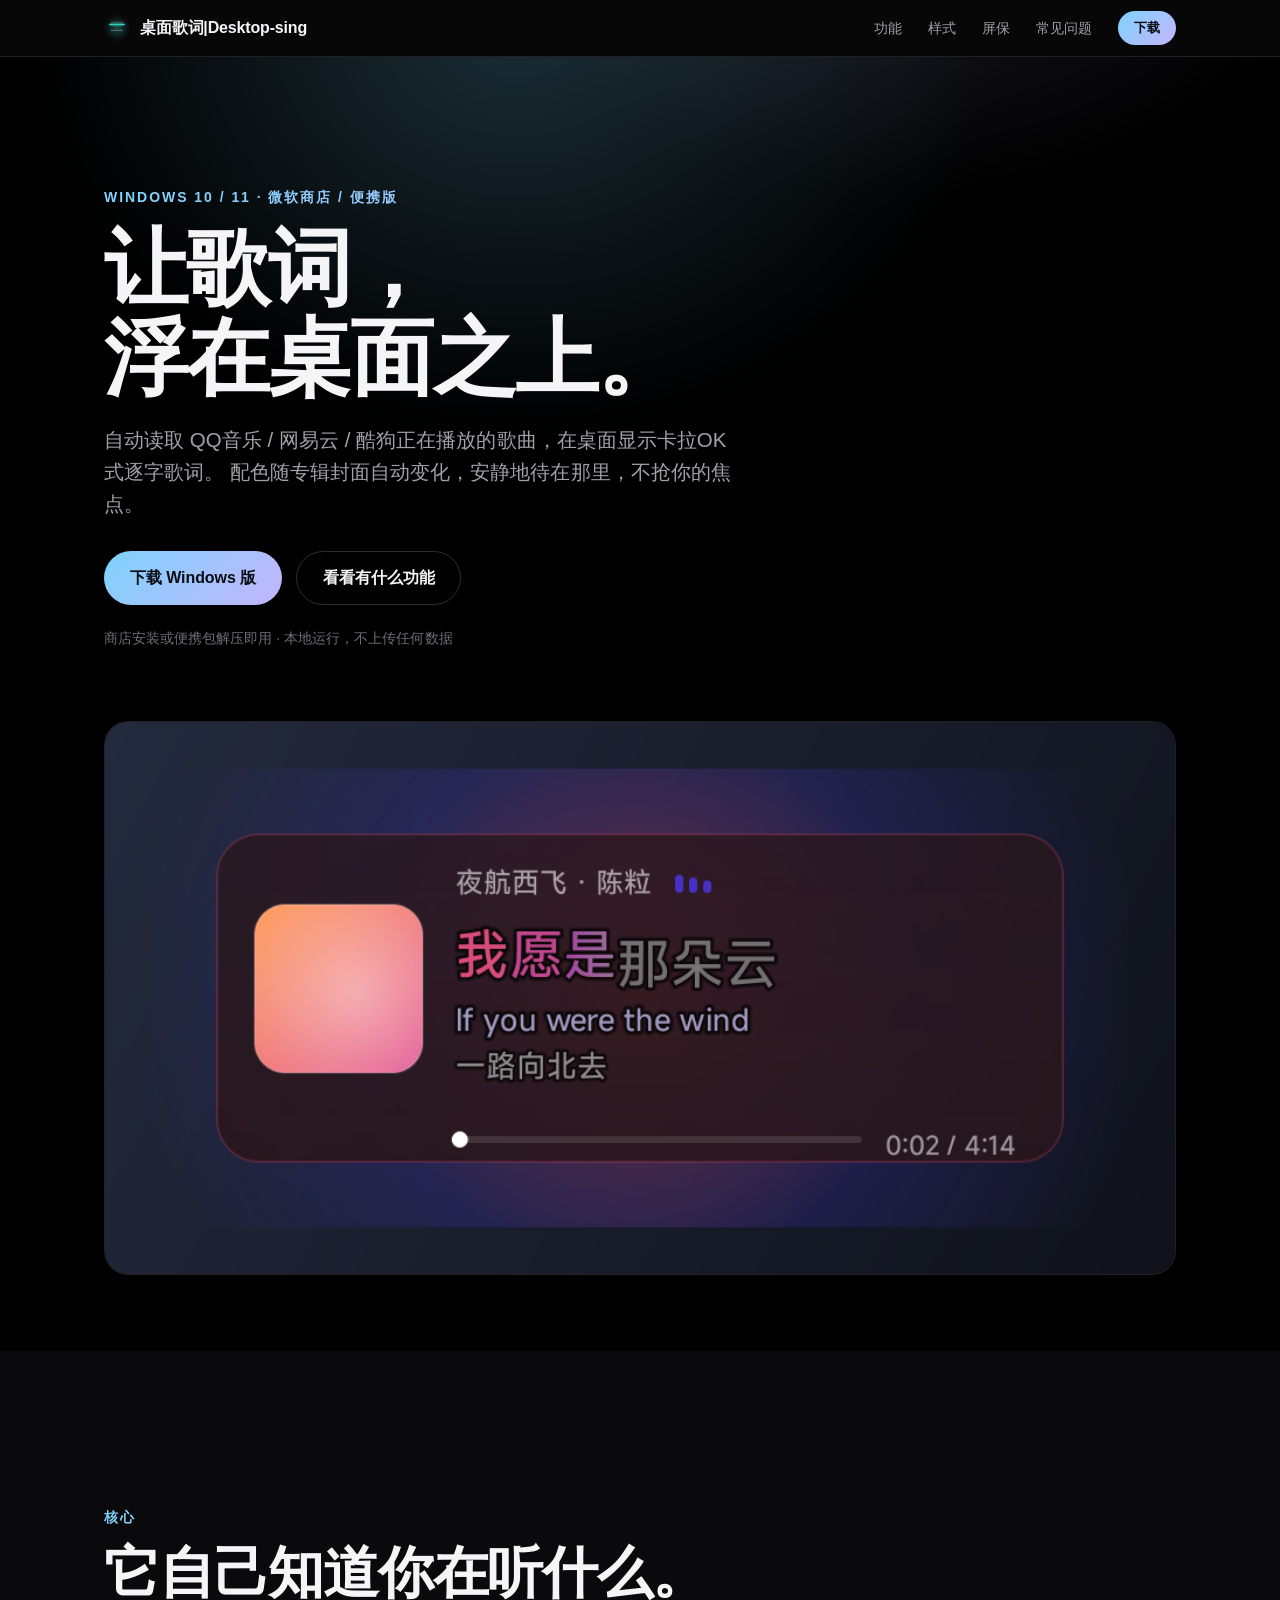
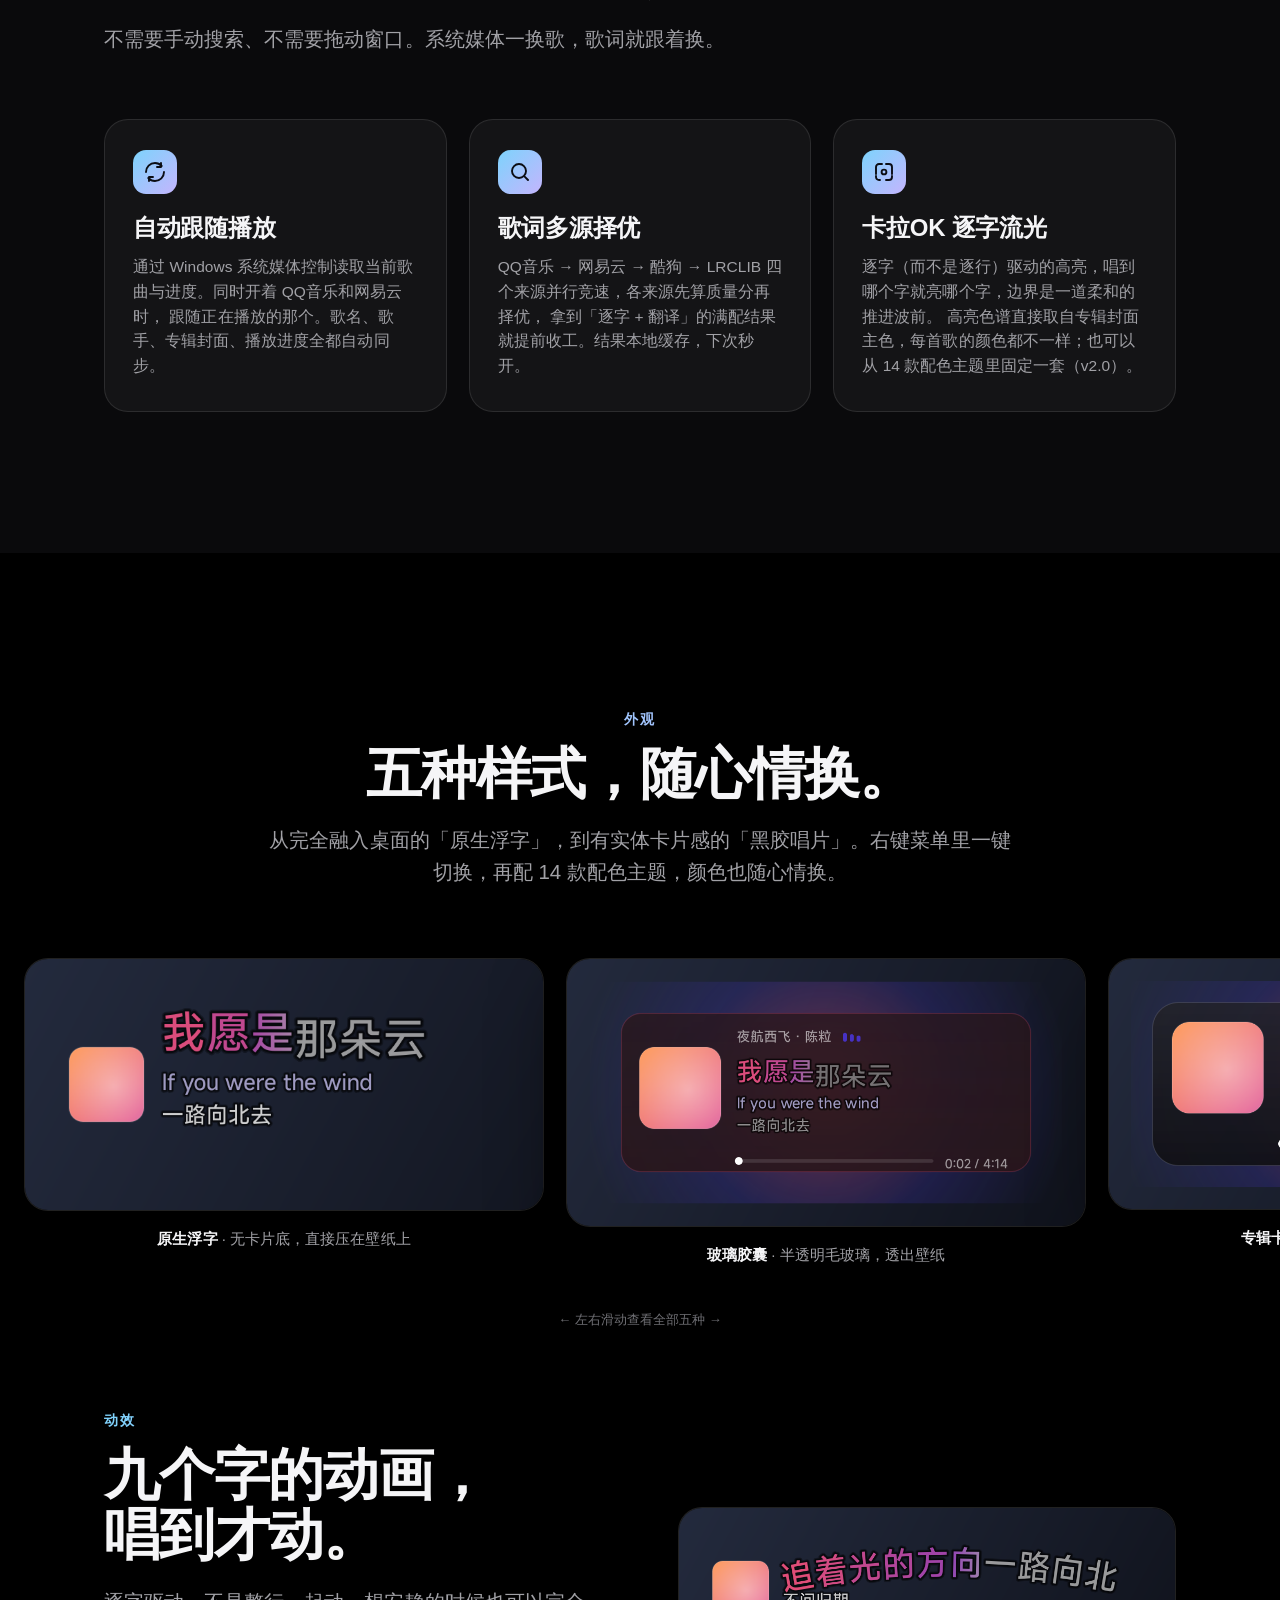
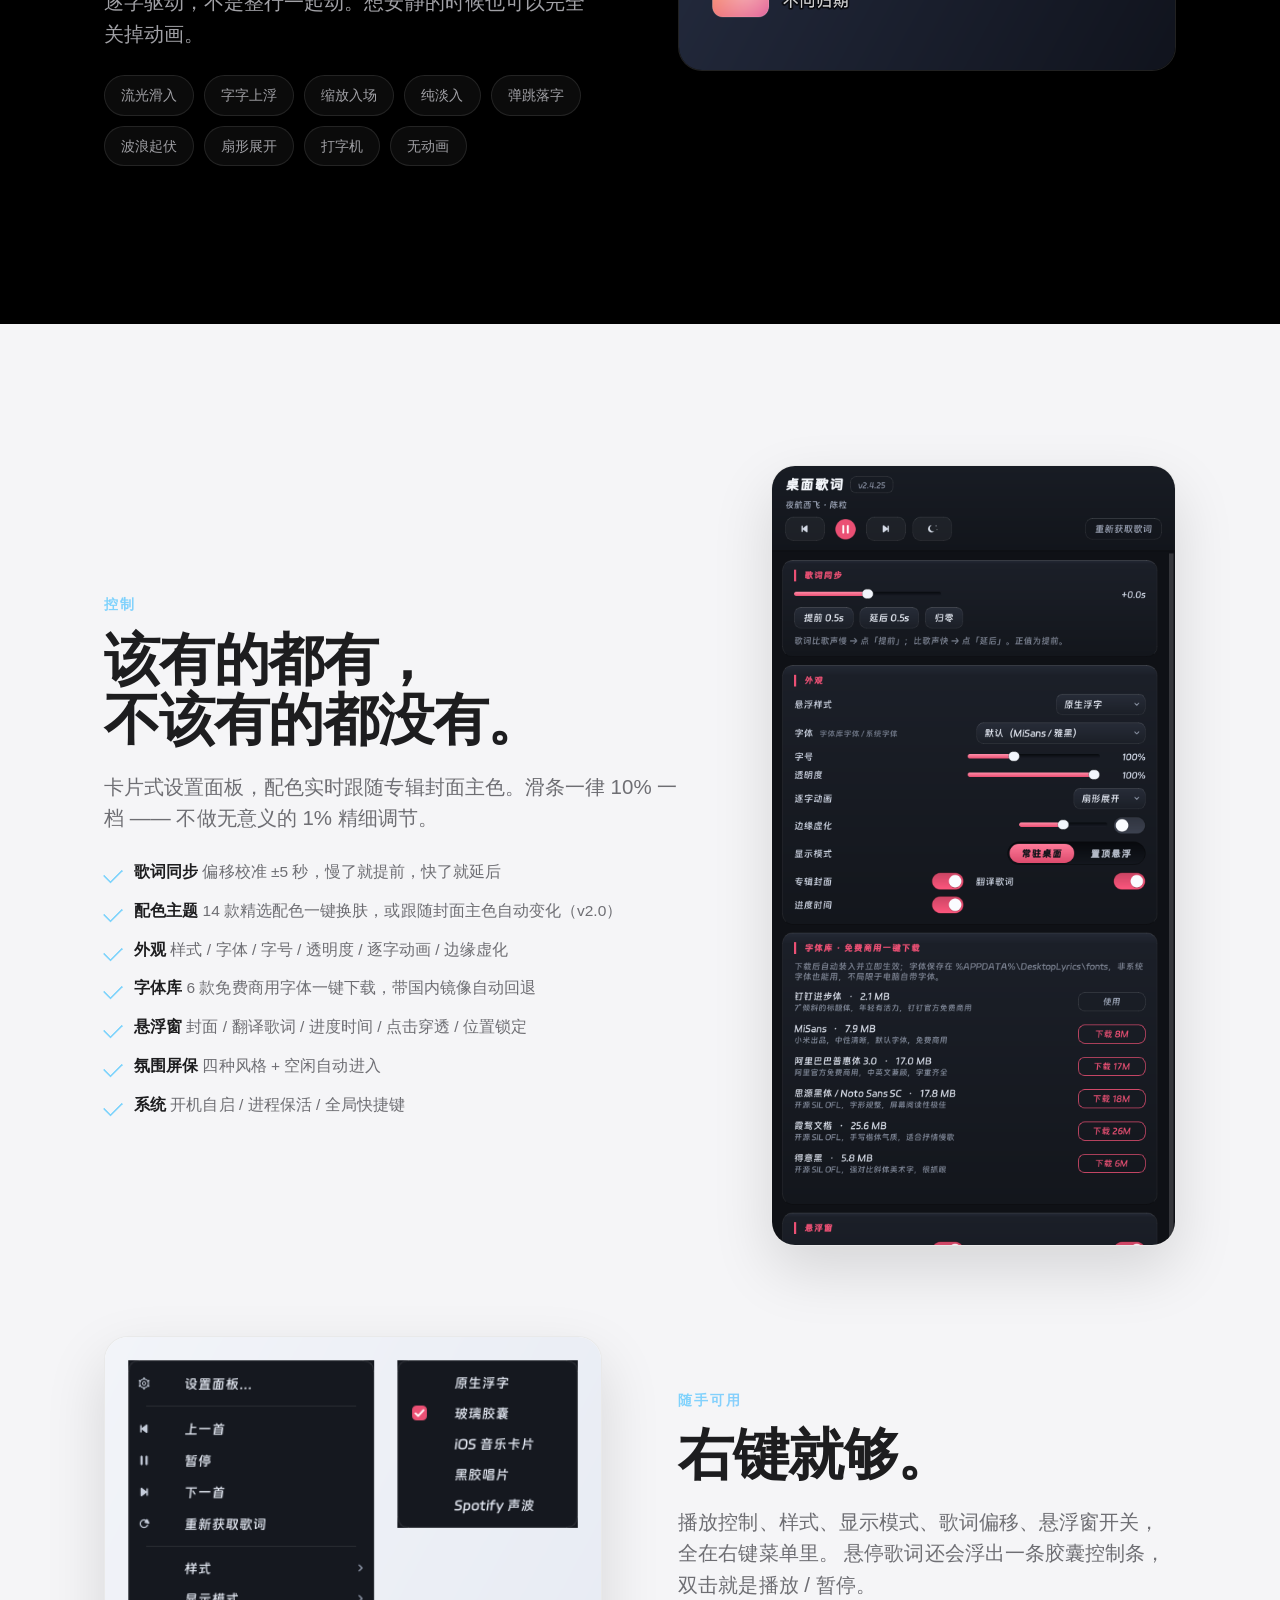
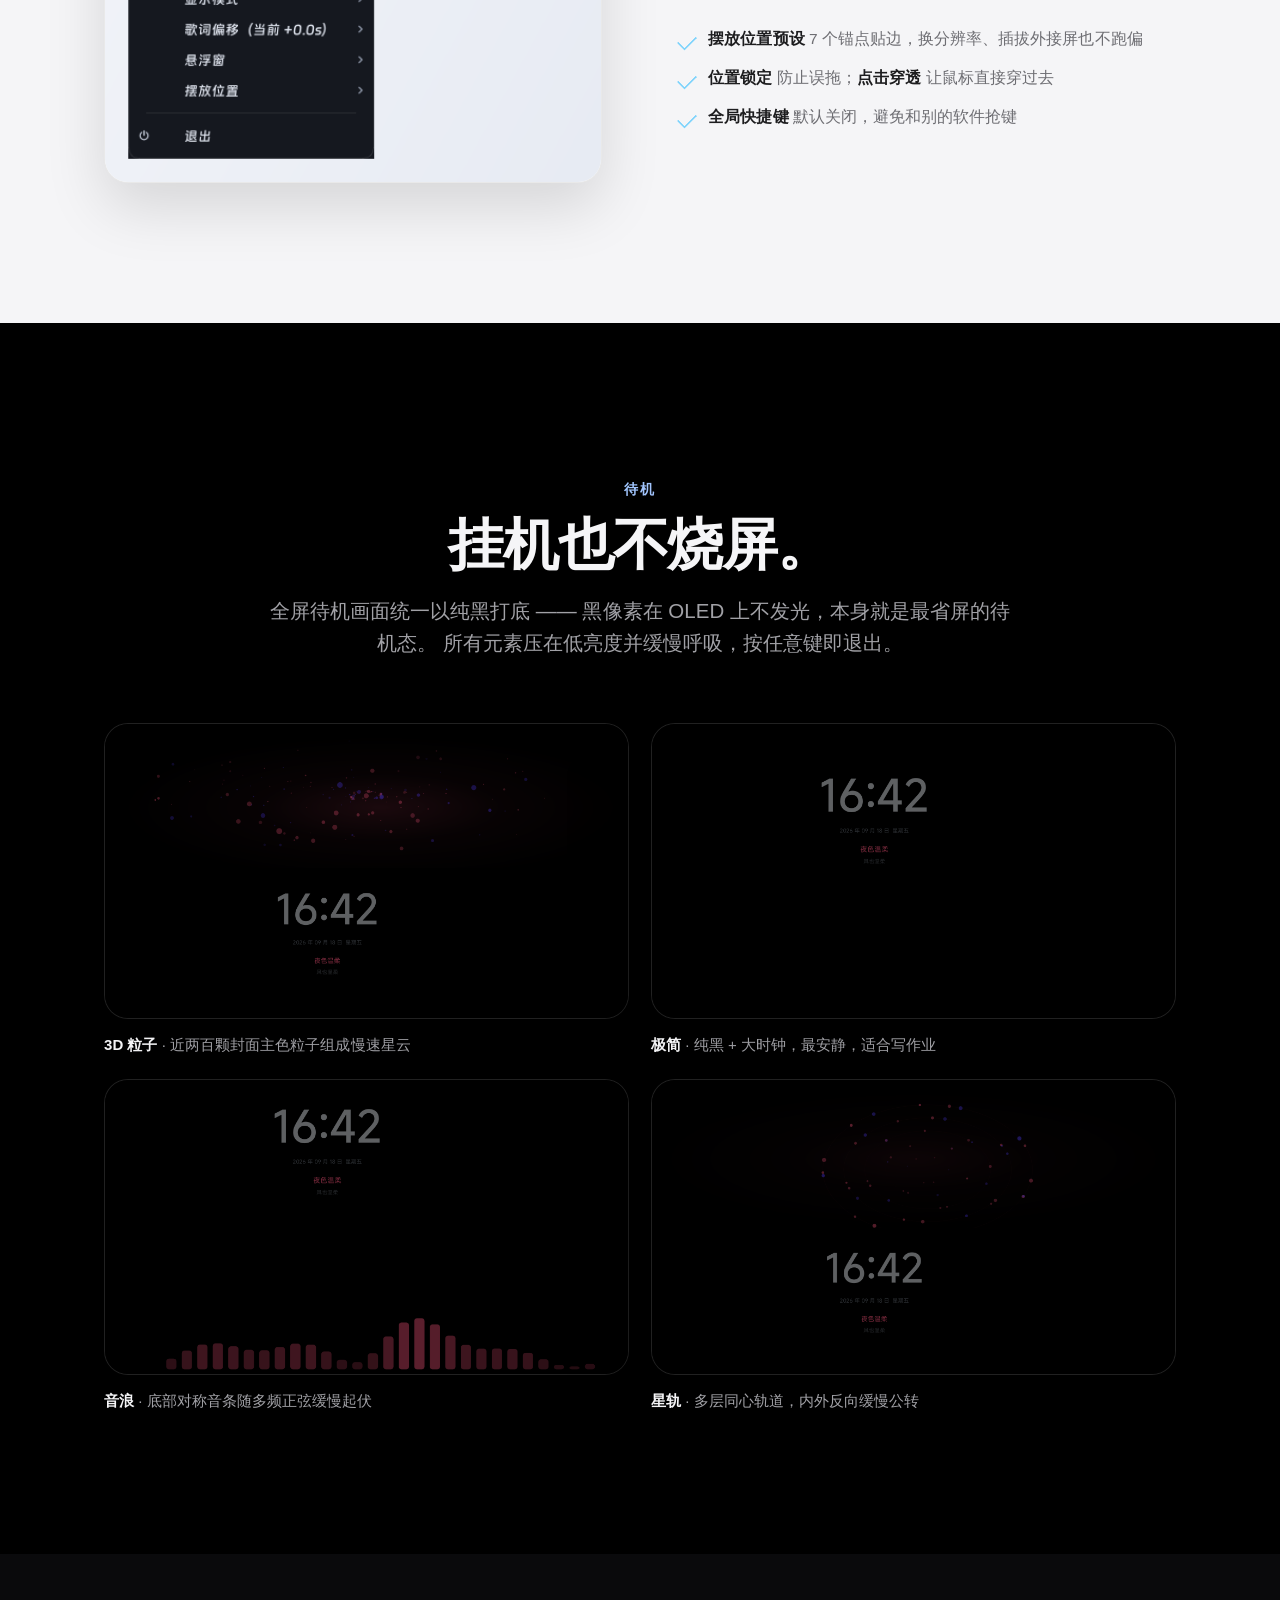
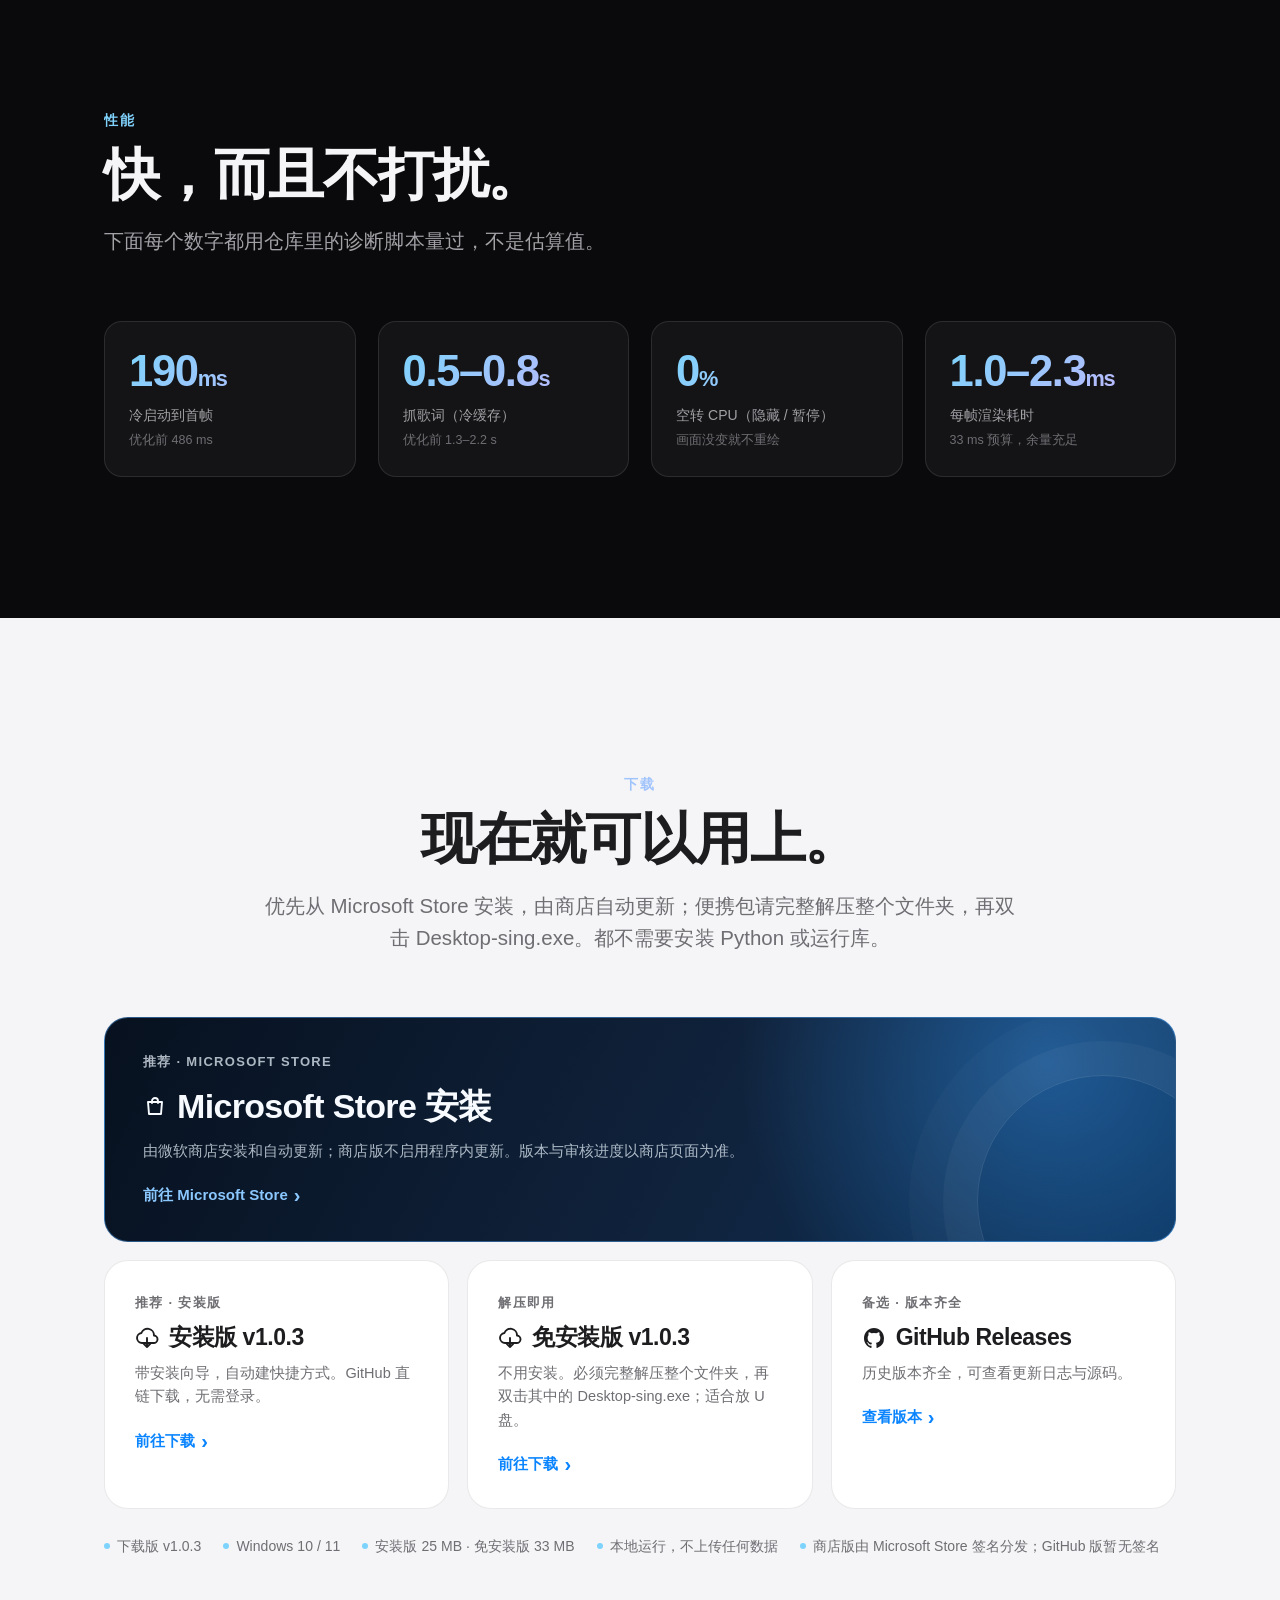
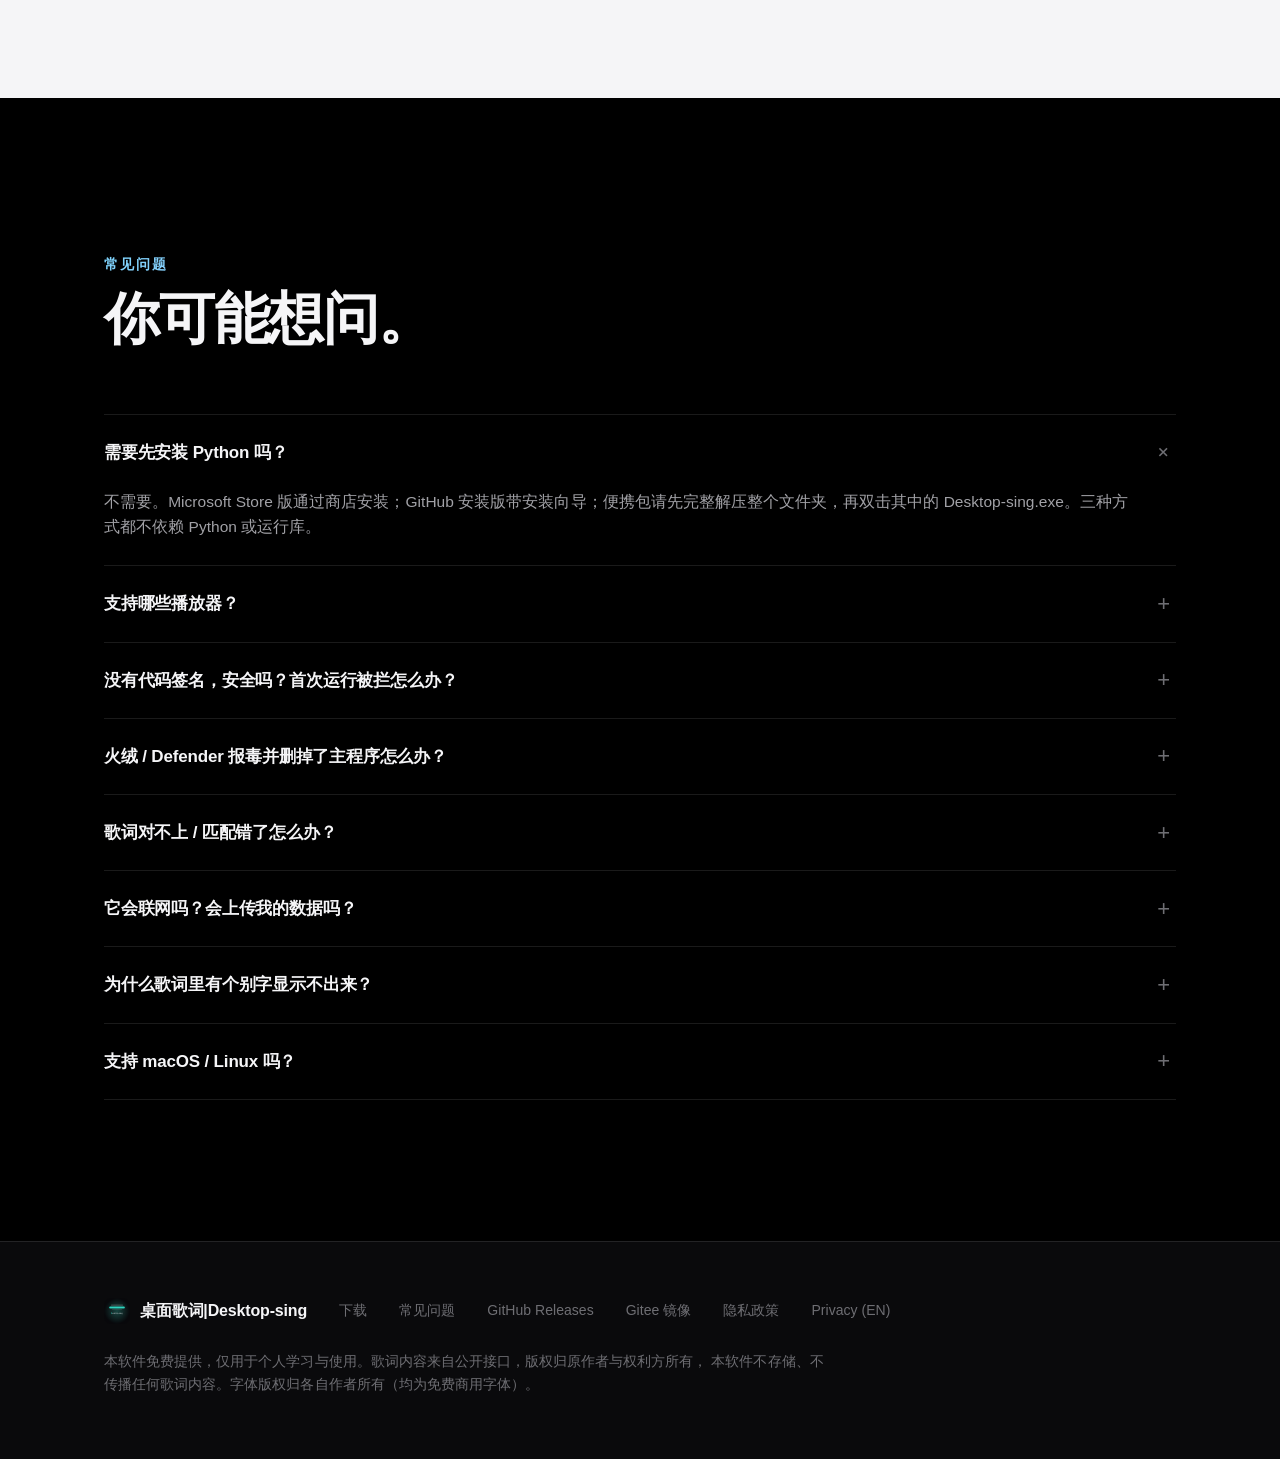
==== commit 744e478f: "release: v1.0.3 文档维护版 — 更新弹窗入口说明按实际行为改写（有蓝奏云镜像优先蓝奏云，否则回落 GitHub 直链）；版本号说明顺延 1.0.3；update.json / 官网 /" ====
--- a/site/index.html
+++ b/site/index.html
@@ -345,7 +345,7 @@
           <span class="go">前往 Microsoft Store</span>
         </a>
 
-        <a class="dl reveal" style="--d:80ms" href="https://github.com/xiaohao8/Desktop-sing/releases/download/v1.0.2/Desktop-sing-v1.0.2-setup.exe" data-dl="github-setup" target="_blank" rel="noopener">
+        <a class="dl reveal" style="--d:80ms" href="https://github.com/xiaohao8/Desktop-sing/releases/download/v1.0.3/Desktop-sing-v1.0.3-setup.exe" data-dl="github-setup" target="_blank" rel="noopener">
           <span class="k">推荐 · 安装版</span>
           <span class="v">
             <svg viewBox="0 0 24 24" fill="none" stroke="currentColor" stroke-width="1.9"
@@ -353,13 +353,13 @@
               <path d="M7 17a5 5 0 0 1-.6-9.96A6.5 6.5 0 0 1 19 9.5a3.75 3.75 0 0 1-.5 7.5H7Z"/>
               <path d="M12 12v9m0 0 3.2-3.2M12 21l-3.2-3.2"/>
             </svg>
-            安装版 v1.0.2
+            安装版 v1.0.3
           </span>
           <span class="d">带安装向导，自动建快捷方式。GitHub 直链下载，无需登录。</span>
           <span class="go">前往下载</span>
         </a>
 
-        <a class="dl reveal" style="--d:160ms" href="https://github.com/xiaohao8/Desktop-sing/releases/download/v1.0.2/Desktop-sing-v1.0.2-portable.zip" data-dl="github-portable" target="_blank" rel="noopener">
+        <a class="dl reveal" style="--d:160ms" href="https://github.com/xiaohao8/Desktop-sing/releases/download/v1.0.3/Desktop-sing-v1.0.3-portable.zip" data-dl="github-portable" target="_blank" rel="noopener">
           <span class="k">解压即用</span>
           <span class="v">
             <svg viewBox="0 0 24 24" fill="none" stroke="currentColor" stroke-width="1.9"
@@ -367,7 +367,7 @@
               <path d="M7 17a5 5 0 0 1-.6-9.96A6.5 6.5 0 0 1 19 9.5a3.75 3.75 0 0 1-.5 7.5H7Z"/>
               <path d="M12 12v9m0 0 3.2-3.2M12 21l-3.2-3.2"/>
             </svg>
-            免安装版 v1.0.2
+            免安装版 v1.0.3
           </span>
           <span class="d">不用安装。必须完整解压整个文件夹，再双击其中的 Desktop-sing.exe；适合放 U 盘。</span>
           <span class="go">前往下载</span>
@@ -387,7 +387,7 @@
       </div>
 
       <div class="dl-meta reveal" style="--d:140ms">
-        <span>下载版 v1.0.2</span>
+        <span>下载版 v1.0.3</span>
         <span>Windows 10 / 11</span>
         <span>安装版 25 MB · 免安装版 33 MB</span>
         <span>本地运行，不上传任何数据</span>
@@ -427,7 +427,7 @@
           <div class="a">先说明：SmartScreen 蓝框、Windows Defender、火绒是<strong>三套独立机制</strong>，
               Windows 安全中心里加的排除项管不了火绒。本程序是 PyInstaller 打包、当前无签名，
               被 <code>Trojan/Python.ShellLoader</code> 这类「打包器启发式」命中属于已知误报，
-              1.0.2 已关闭 UPX 加壳、商店包不再附带第二个 exe 来降低误报。<br>
+              自 1.0.2 起已关闭 UPX 加壳、商店包不再附带第二个 exe 来降低误报。<br>
               <strong>免安装 / 安装版</strong>：在火绒「信任区」添加整个程序目录（或按进程信任
               <code>Desktop-sing.exe</code>），再从 zip 重新解压。<br>
               <strong>商店版</strong>：加信任后走「设置 → 应用 → 桌面歌词 → 高级选项 → 修复」把文件补回来；
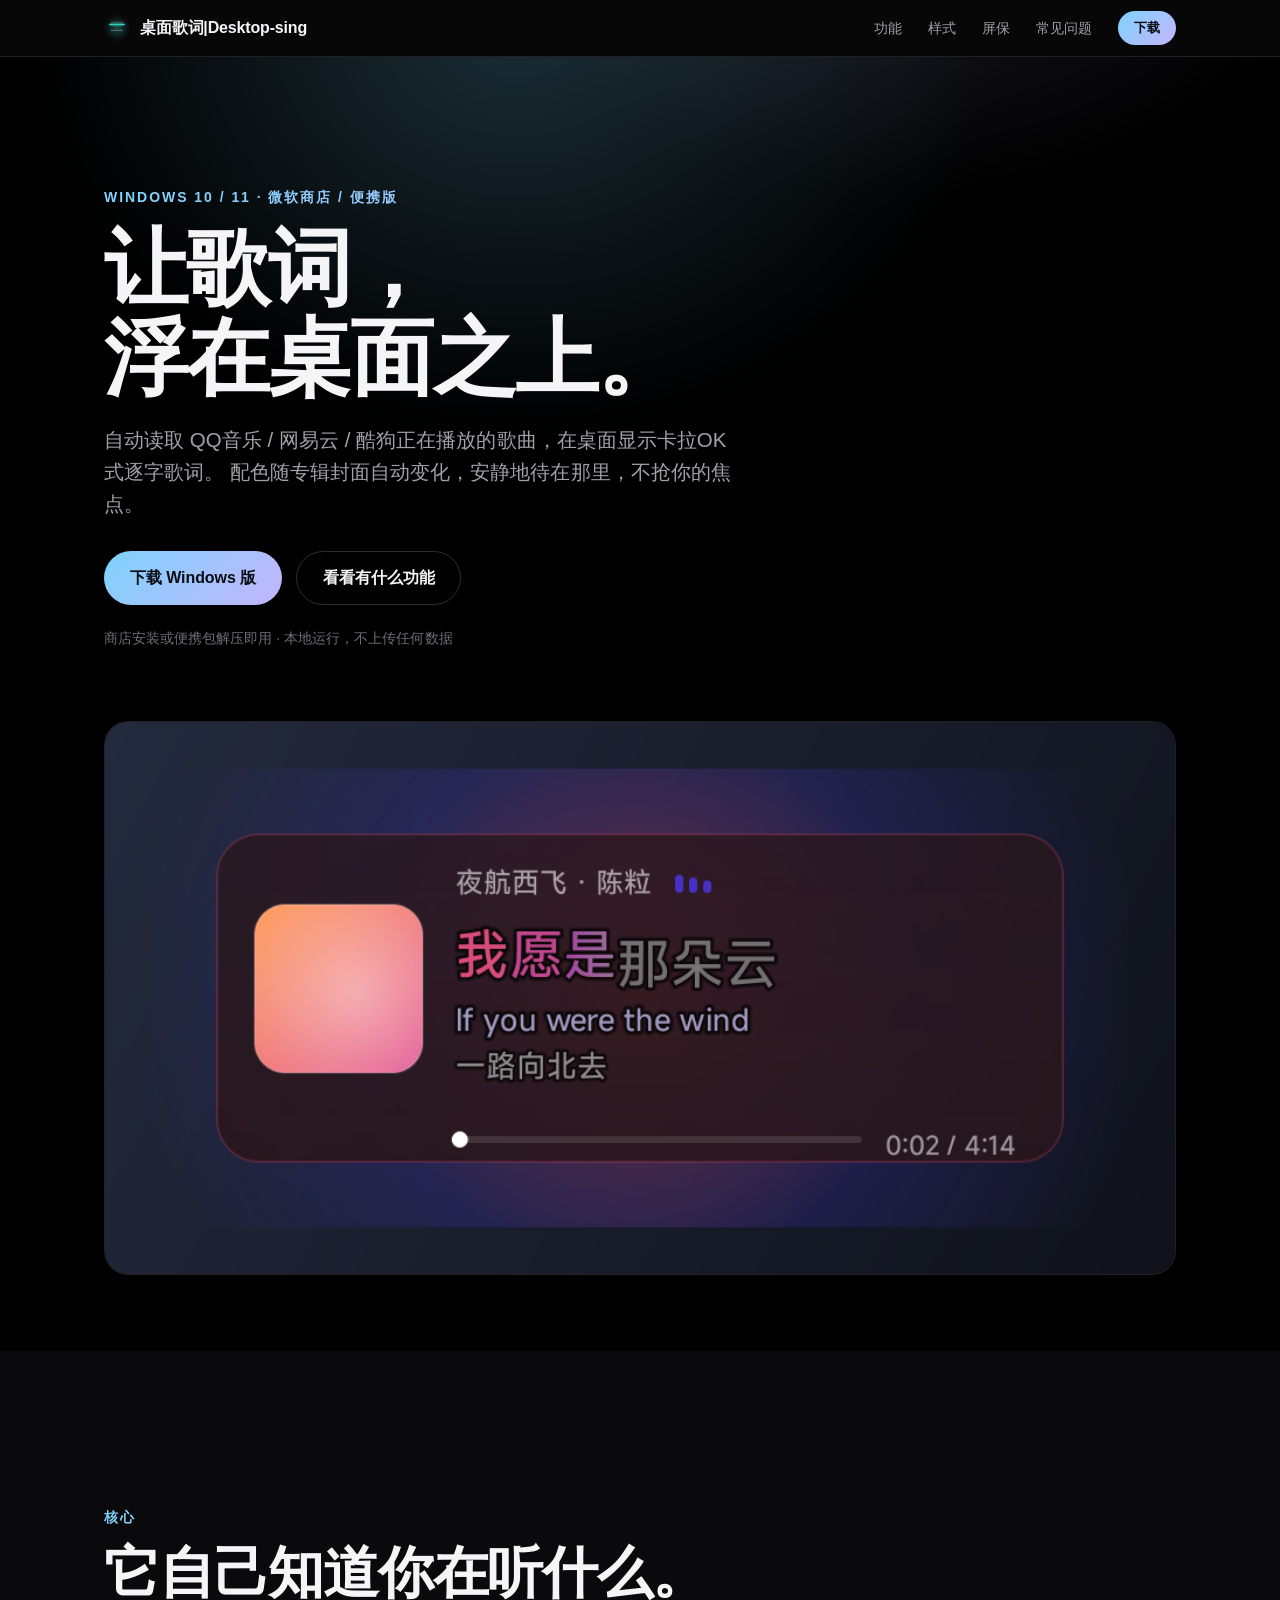
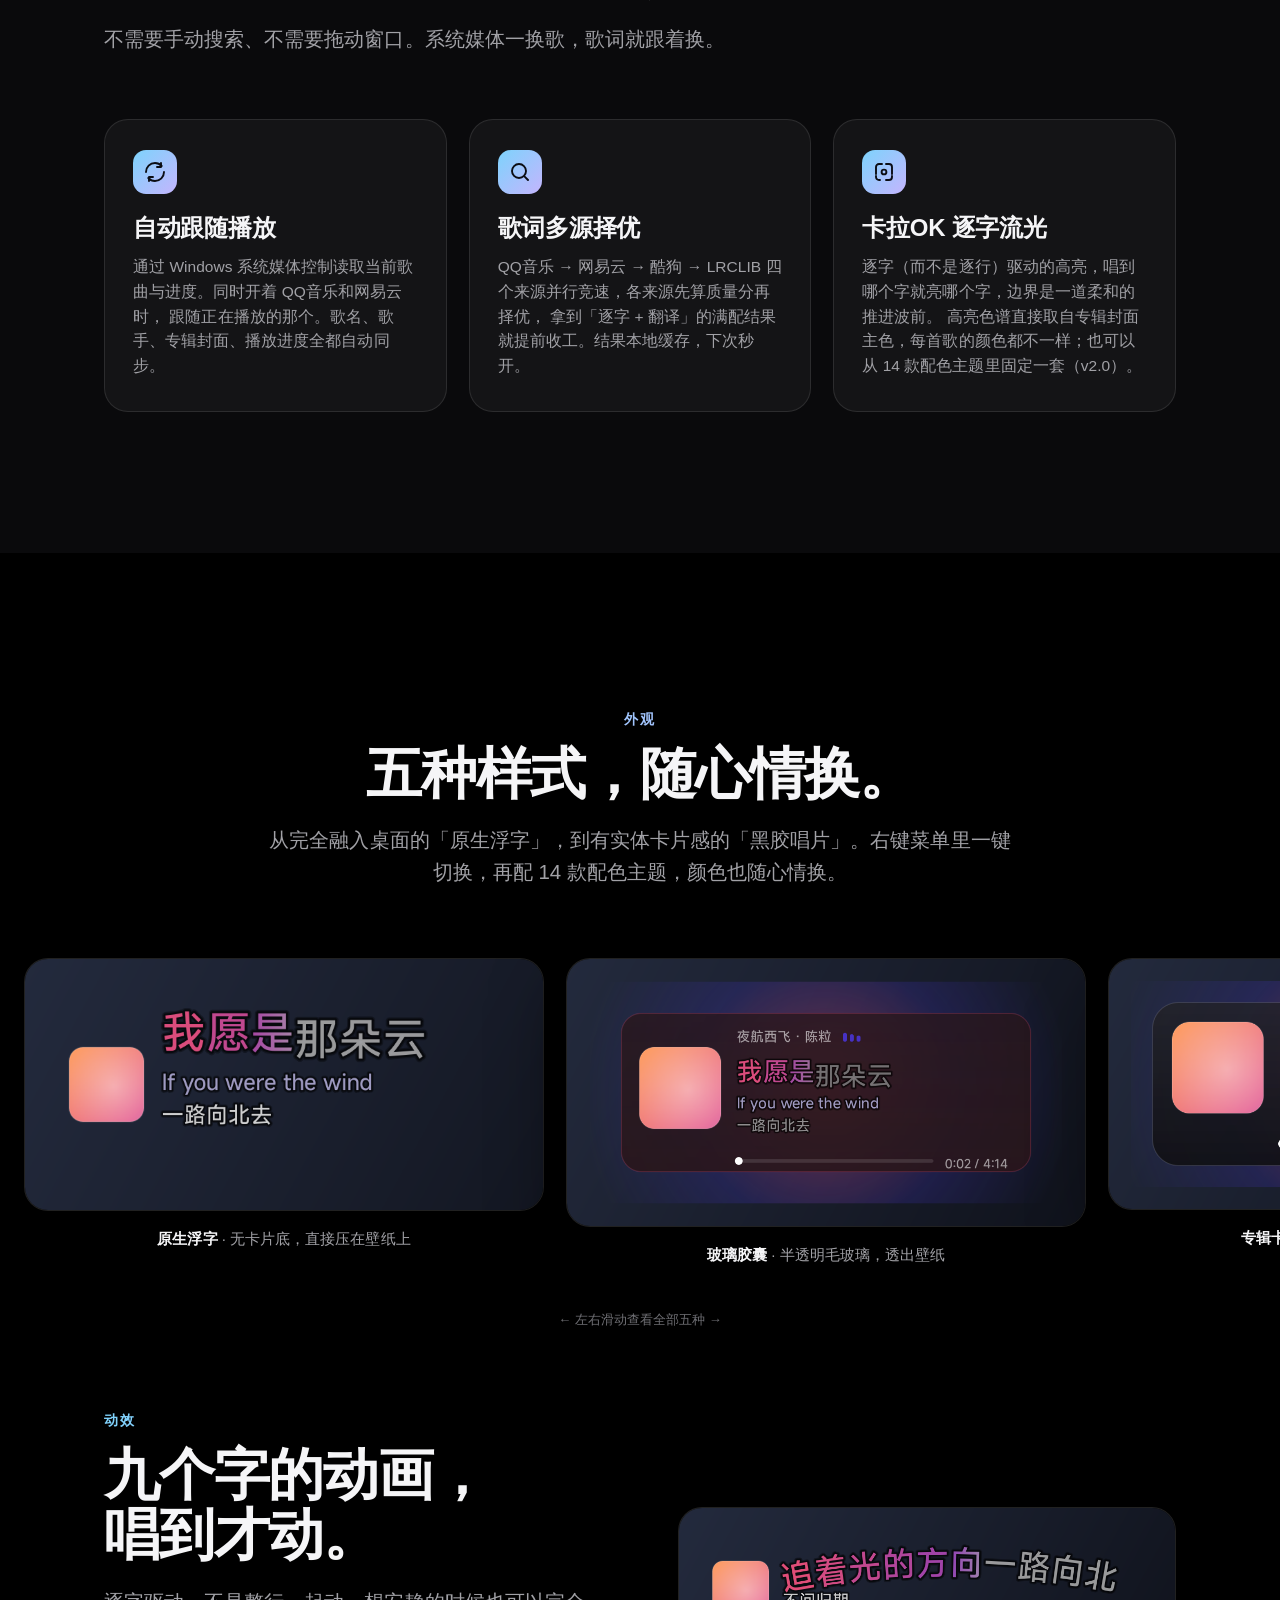
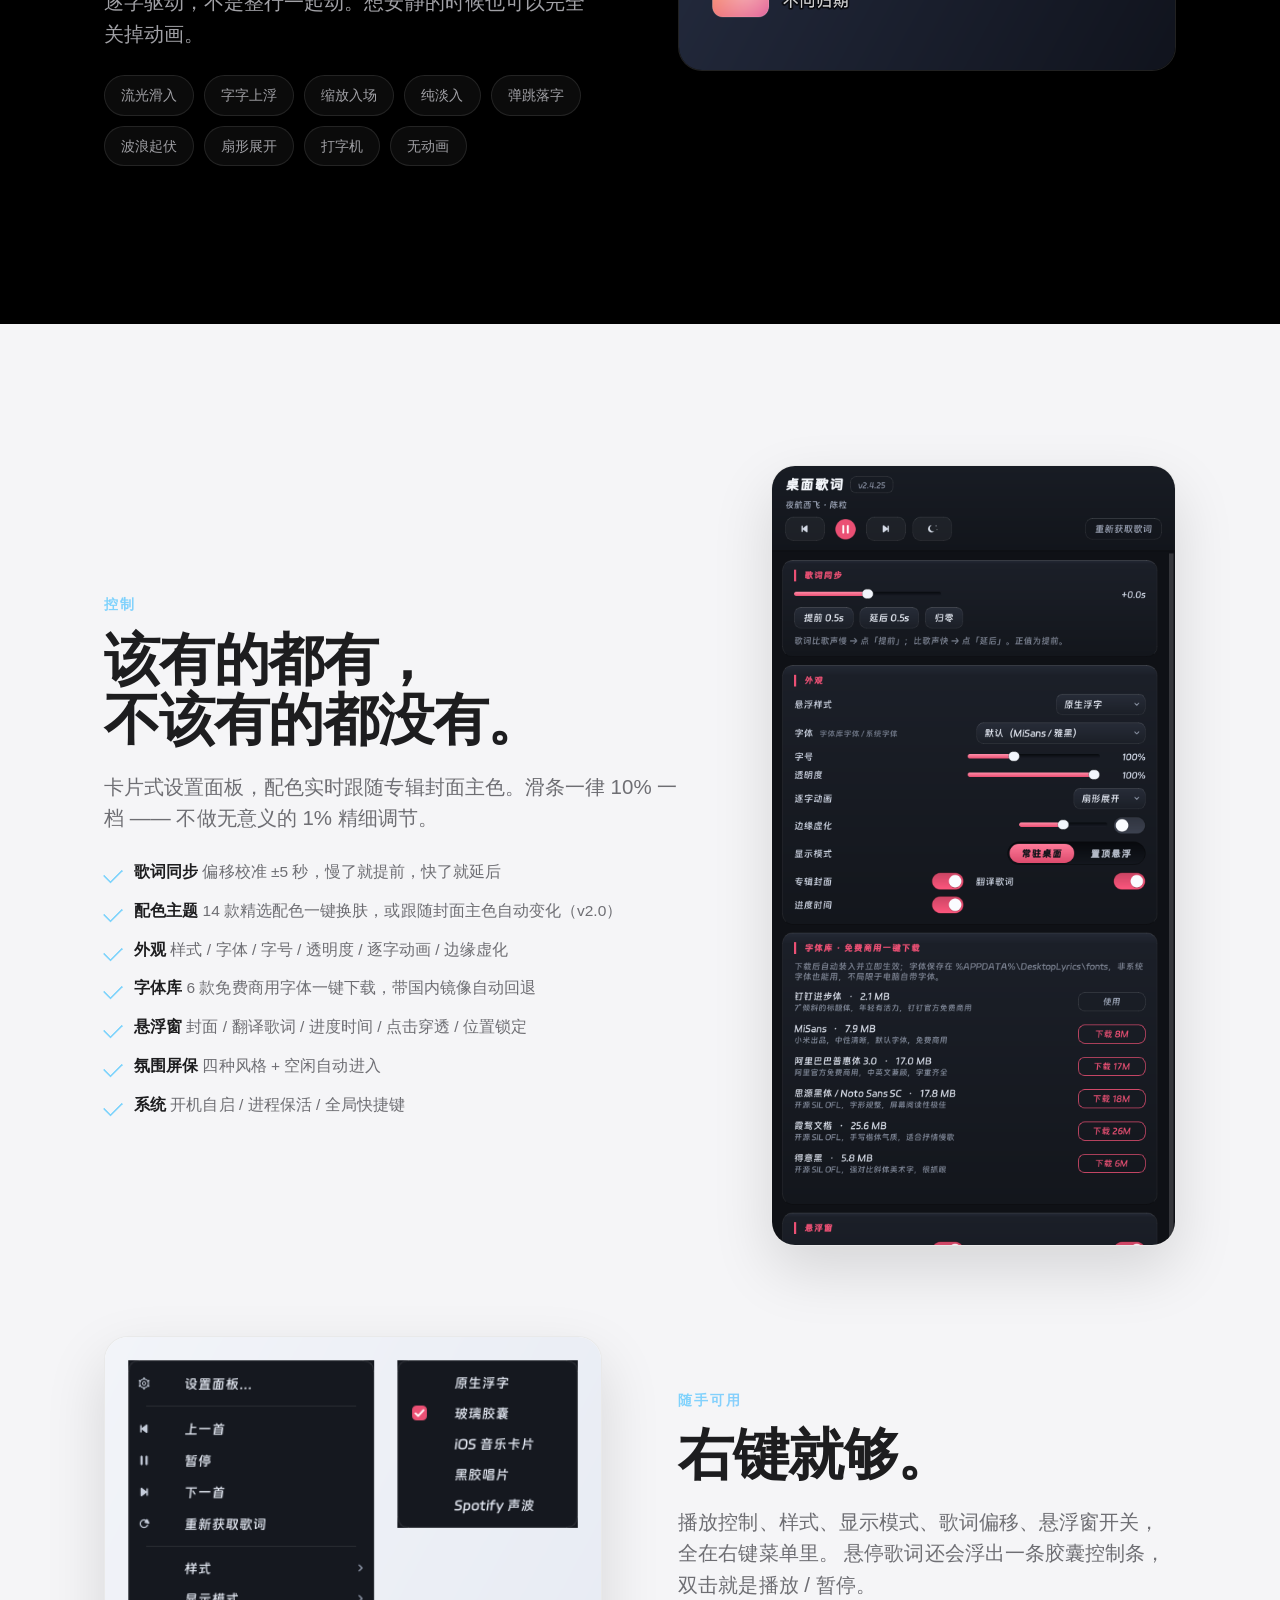
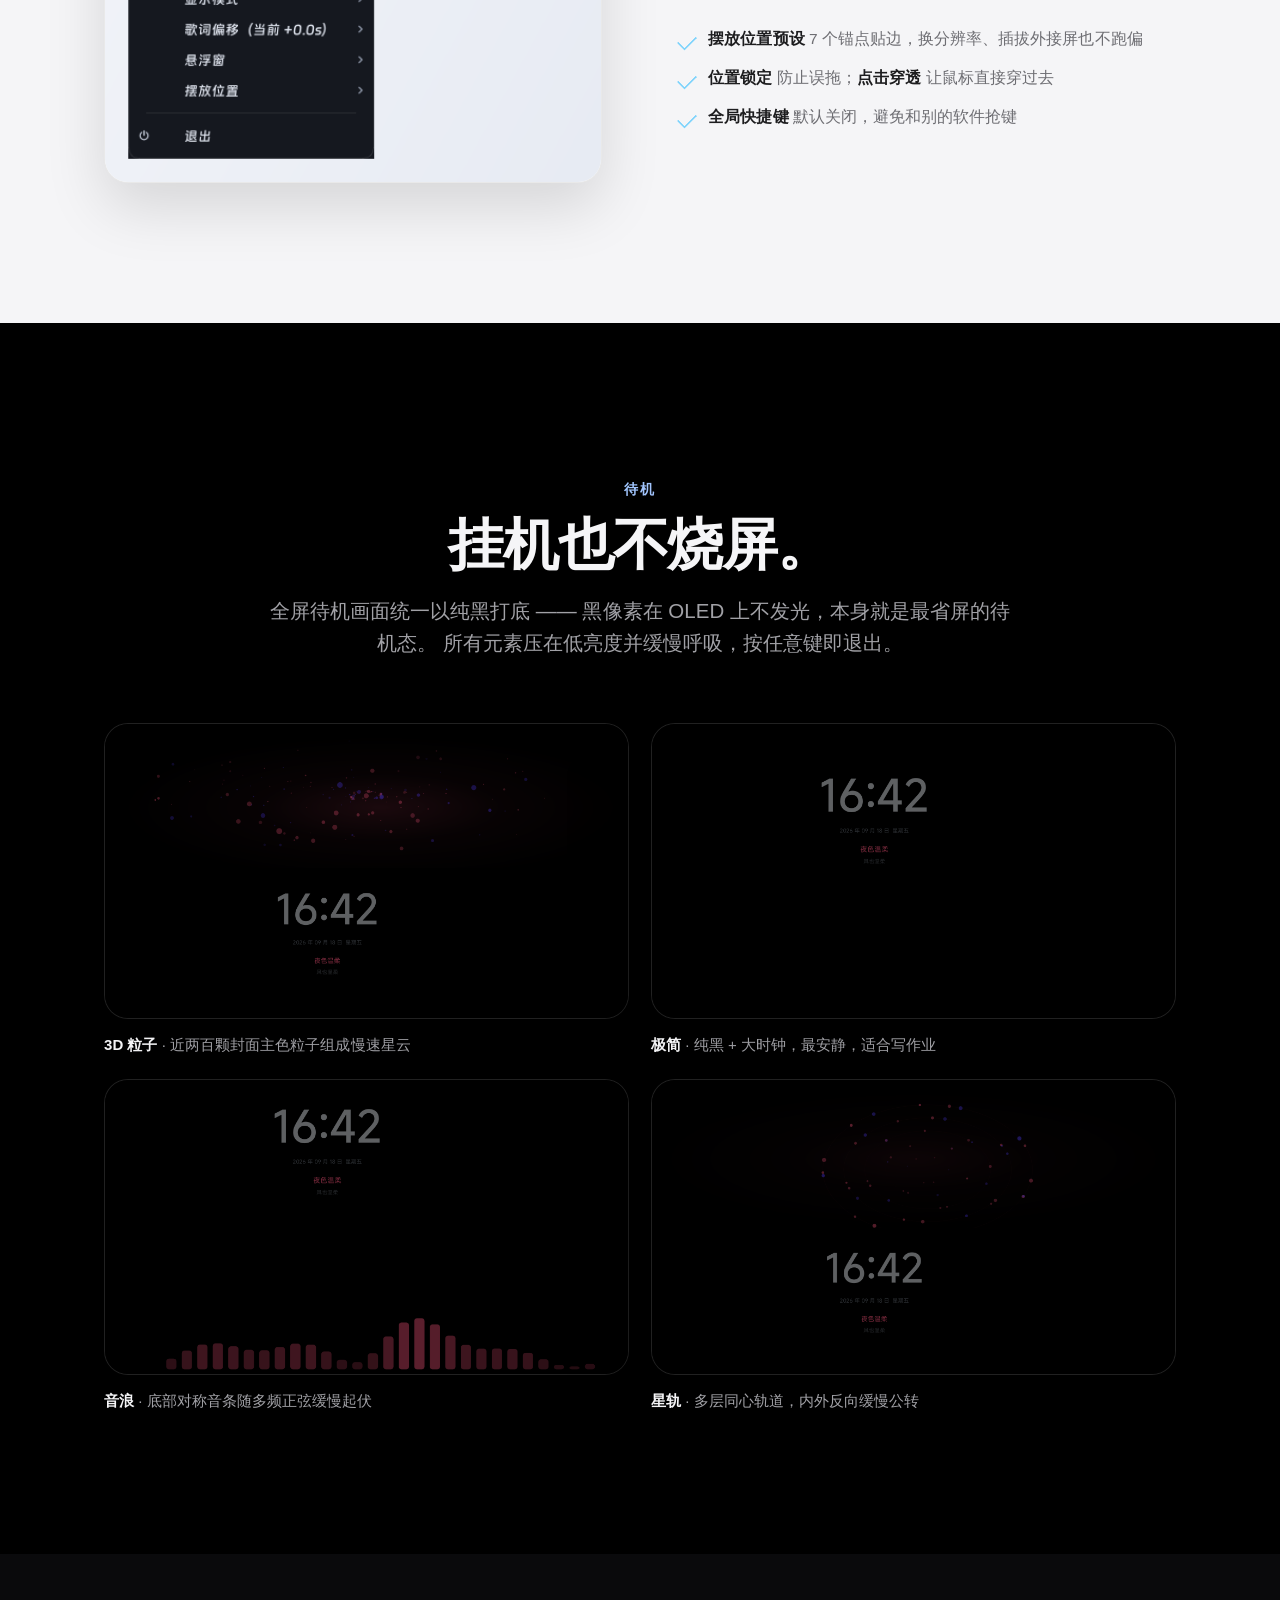
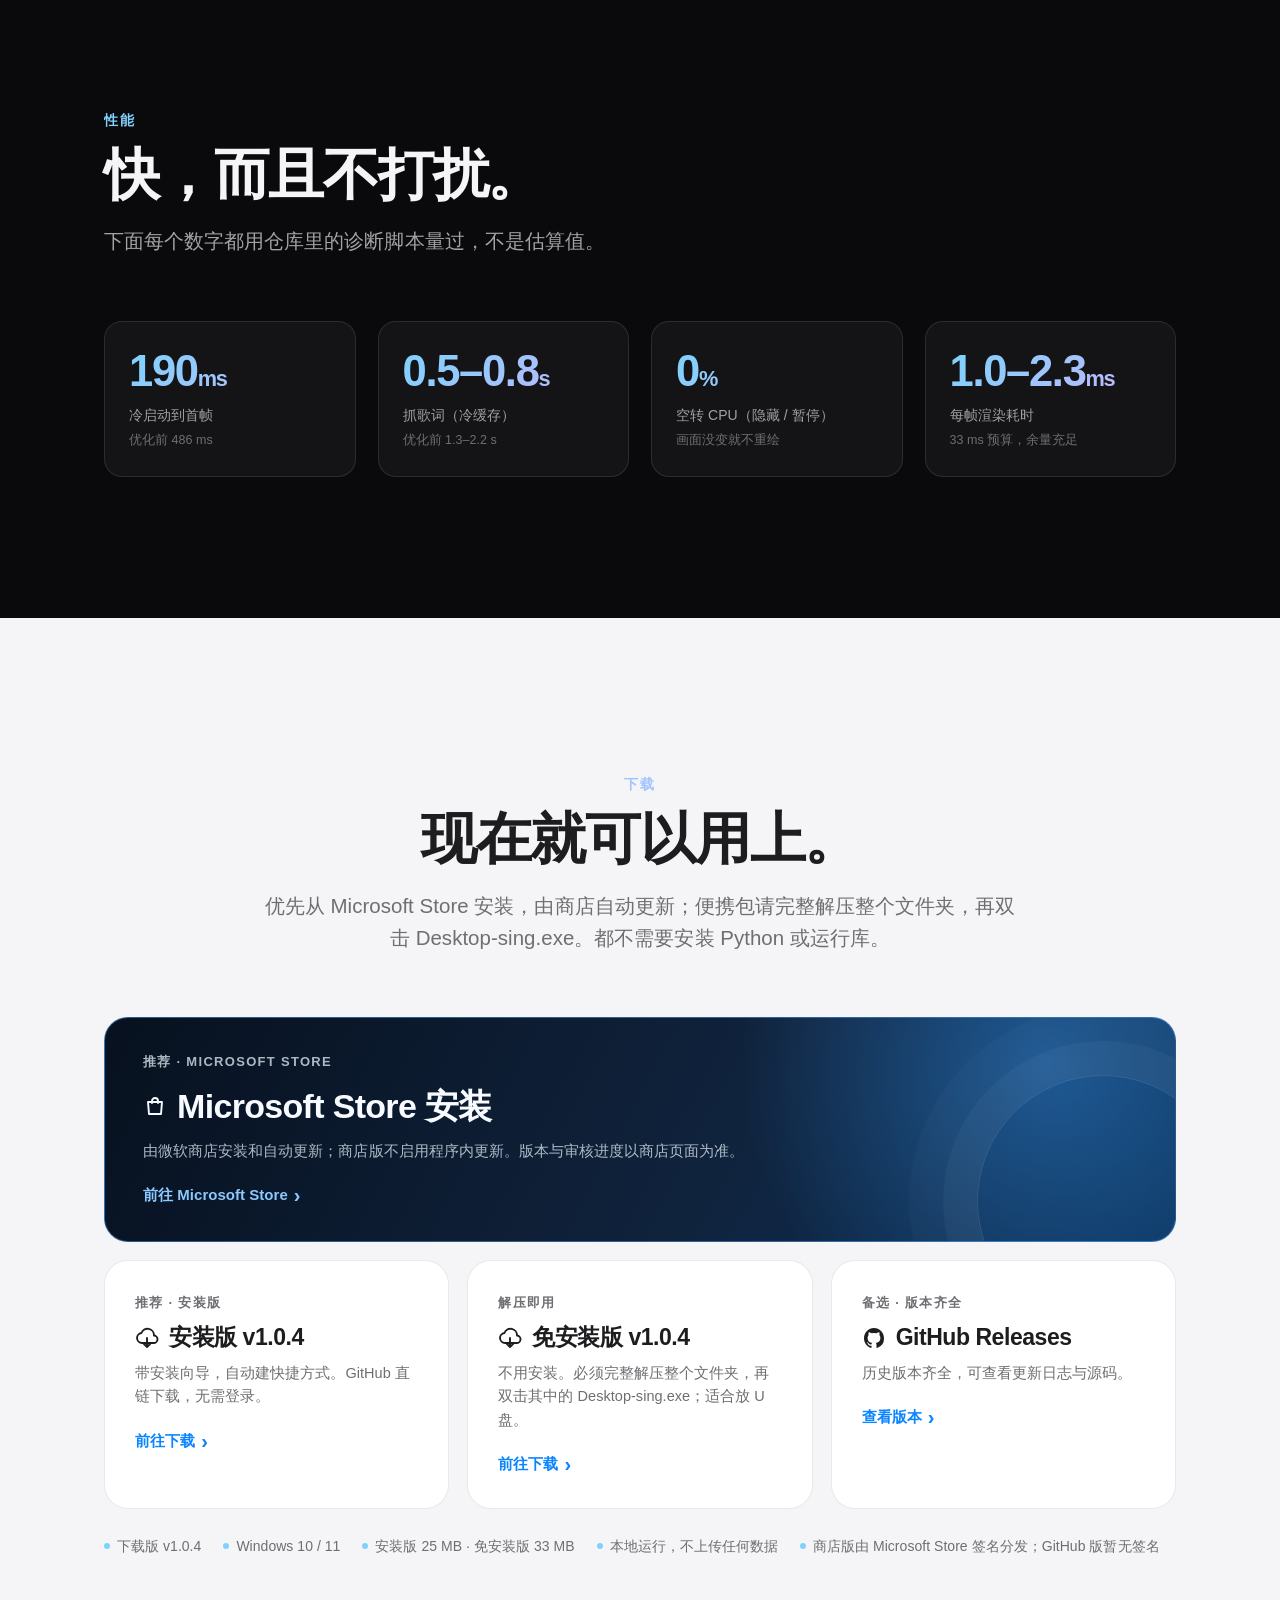
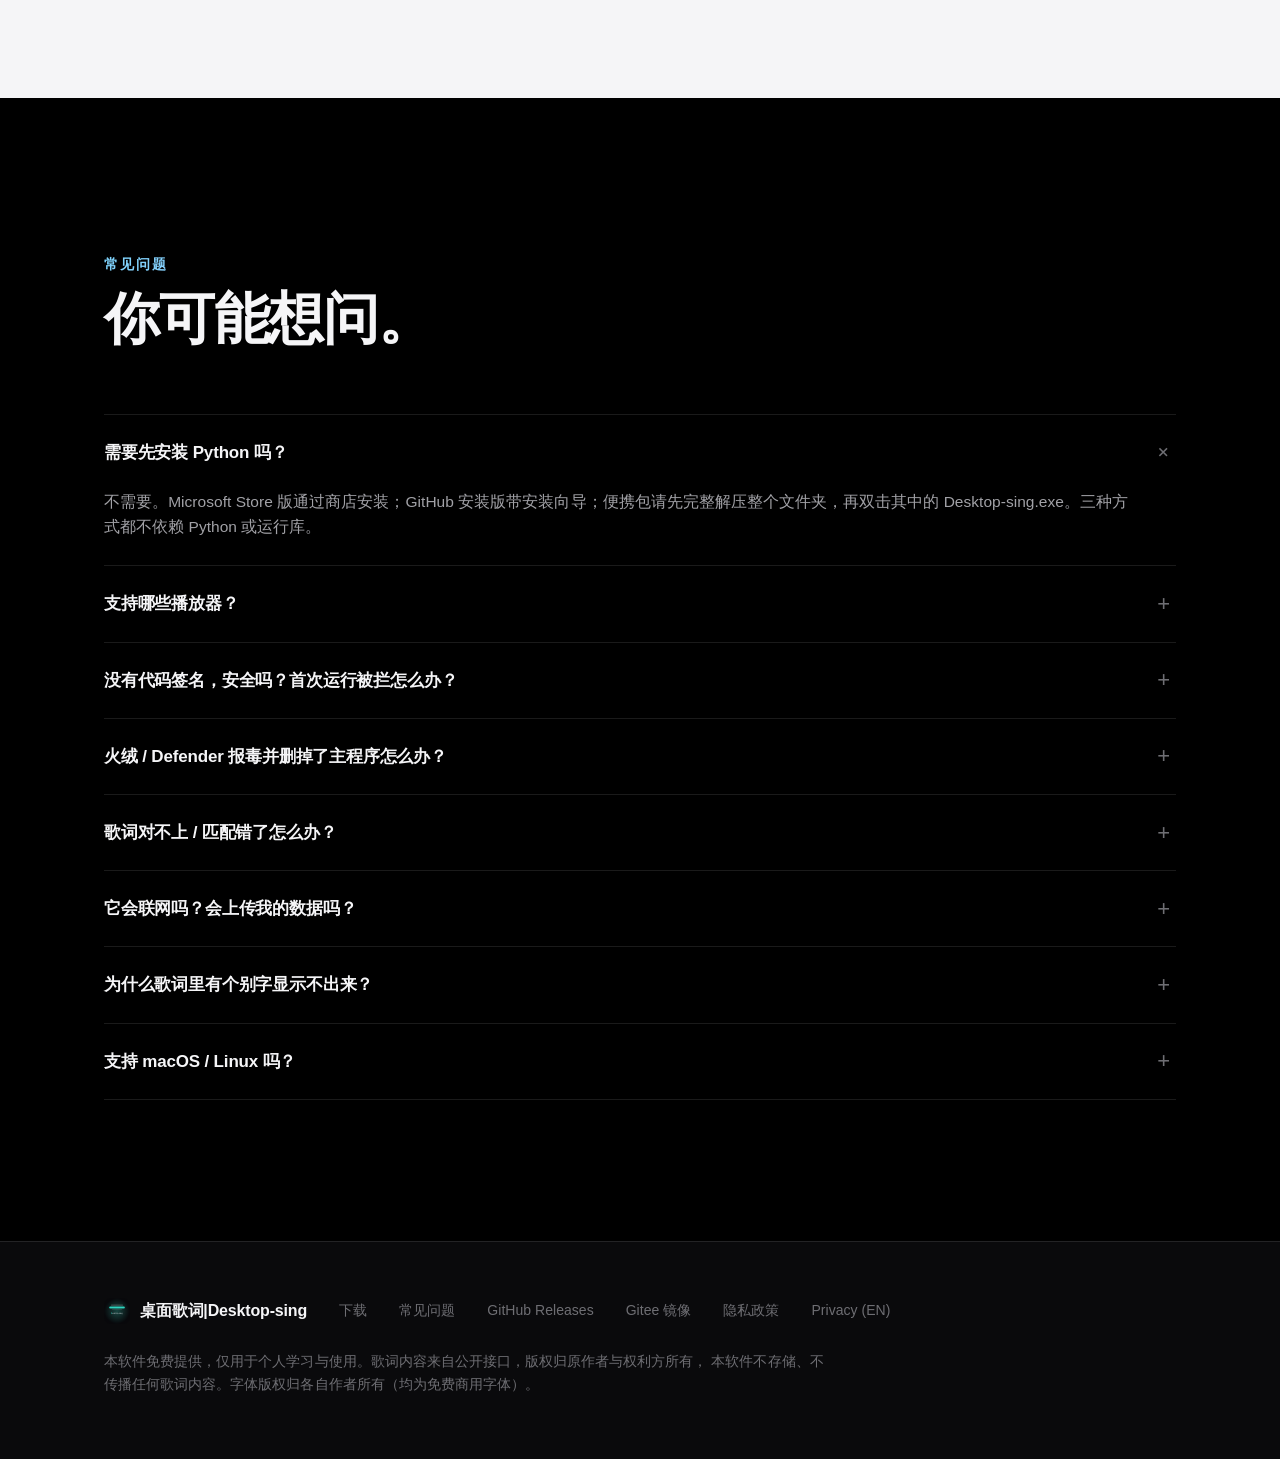
==== commit ab31ba98: "release: v1.0.4 代理取词修复版 — QQ/网易加密 POST 收编到直连优先出口（http_post），全源无结果落日志；APP_VERSION/update.json/官网链接/_r" ====
--- a/site/index.html
+++ b/site/index.html
@@ -345,7 +345,7 @@
           <span class="go">前往 Microsoft Store</span>
         </a>
 
-        <a class="dl reveal" style="--d:80ms" href="https://github.com/xiaohao8/Desktop-sing/releases/download/v1.0.3/Desktop-sing-v1.0.3-setup.exe" data-dl="github-setup" target="_blank" rel="noopener">
+        <a class="dl reveal" style="--d:80ms" href="https://github.com/xiaohao8/Desktop-sing/releases/download/v1.0.4/Desktop-sing-v1.0.4-setup.exe" data-dl="github-setup" target="_blank" rel="noopener">
           <span class="k">推荐 · 安装版</span>
           <span class="v">
             <svg viewBox="0 0 24 24" fill="none" stroke="currentColor" stroke-width="1.9"
@@ -353,13 +353,13 @@
               <path d="M7 17a5 5 0 0 1-.6-9.96A6.5 6.5 0 0 1 19 9.5a3.75 3.75 0 0 1-.5 7.5H7Z"/>
               <path d="M12 12v9m0 0 3.2-3.2M12 21l-3.2-3.2"/>
             </svg>
-            安装版 v1.0.3
+            安装版 v1.0.4
           </span>
           <span class="d">带安装向导，自动建快捷方式。GitHub 直链下载，无需登录。</span>
           <span class="go">前往下载</span>
         </a>
 
-        <a class="dl reveal" style="--d:160ms" href="https://github.com/xiaohao8/Desktop-sing/releases/download/v1.0.3/Desktop-sing-v1.0.3-portable.zip" data-dl="github-portable" target="_blank" rel="noopener">
+        <a class="dl reveal" style="--d:160ms" href="https://github.com/xiaohao8/Desktop-sing/releases/download/v1.0.4/Desktop-sing-v1.0.4-portable.zip" data-dl="github-portable" target="_blank" rel="noopener">
           <span class="k">解压即用</span>
           <span class="v">
             <svg viewBox="0 0 24 24" fill="none" stroke="currentColor" stroke-width="1.9"
@@ -367,7 +367,7 @@
               <path d="M7 17a5 5 0 0 1-.6-9.96A6.5 6.5 0 0 1 19 9.5a3.75 3.75 0 0 1-.5 7.5H7Z"/>
               <path d="M12 12v9m0 0 3.2-3.2M12 21l-3.2-3.2"/>
             </svg>
-            免安装版 v1.0.3
+            免安装版 v1.0.4
           </span>
           <span class="d">不用安装。必须完整解压整个文件夹，再双击其中的 Desktop-sing.exe；适合放 U 盘。</span>
           <span class="go">前往下载</span>
@@ -387,7 +387,7 @@
       </div>
 
       <div class="dl-meta reveal" style="--d:140ms">
-        <span>下载版 v1.0.3</span>
+        <span>下载版 v1.0.4</span>
         <span>Windows 10 / 11</span>
         <span>安装版 25 MB · 免安装版 33 MB</span>
         <span>本地运行，不上传任何数据</span>
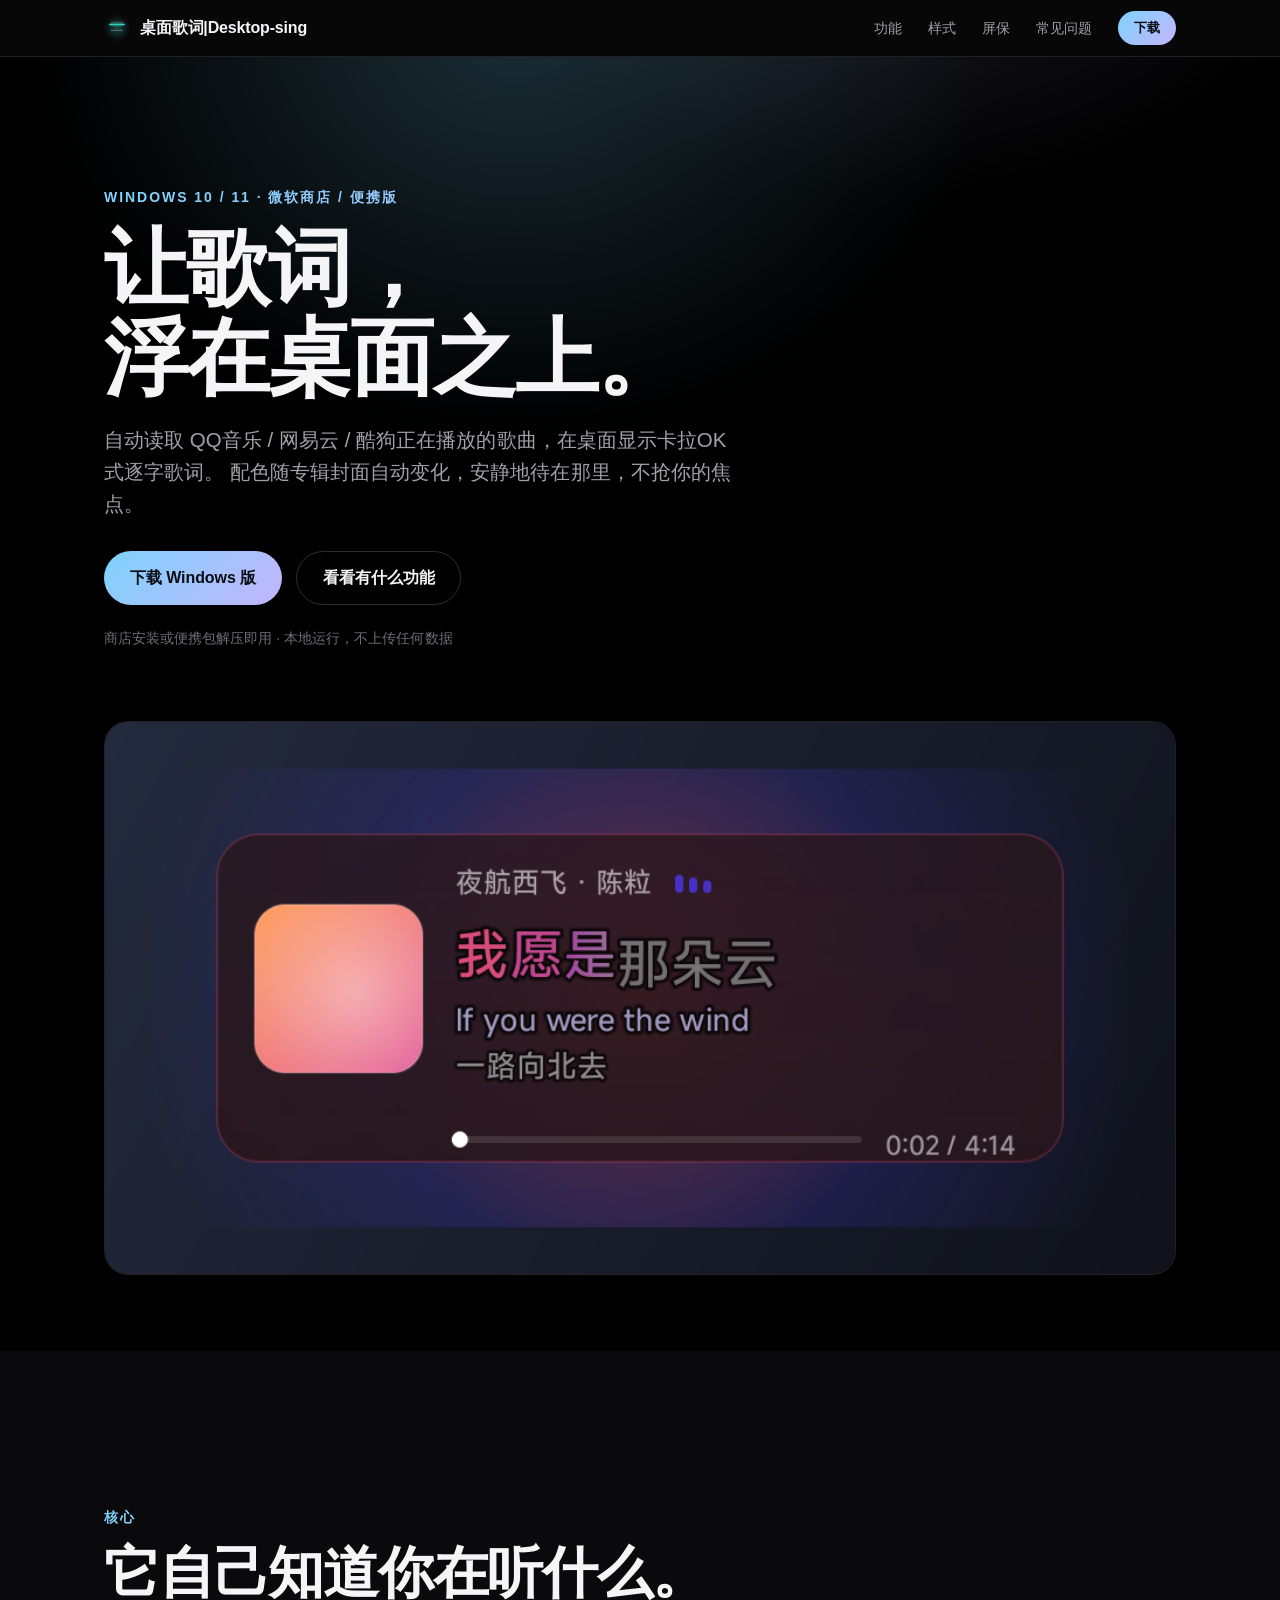
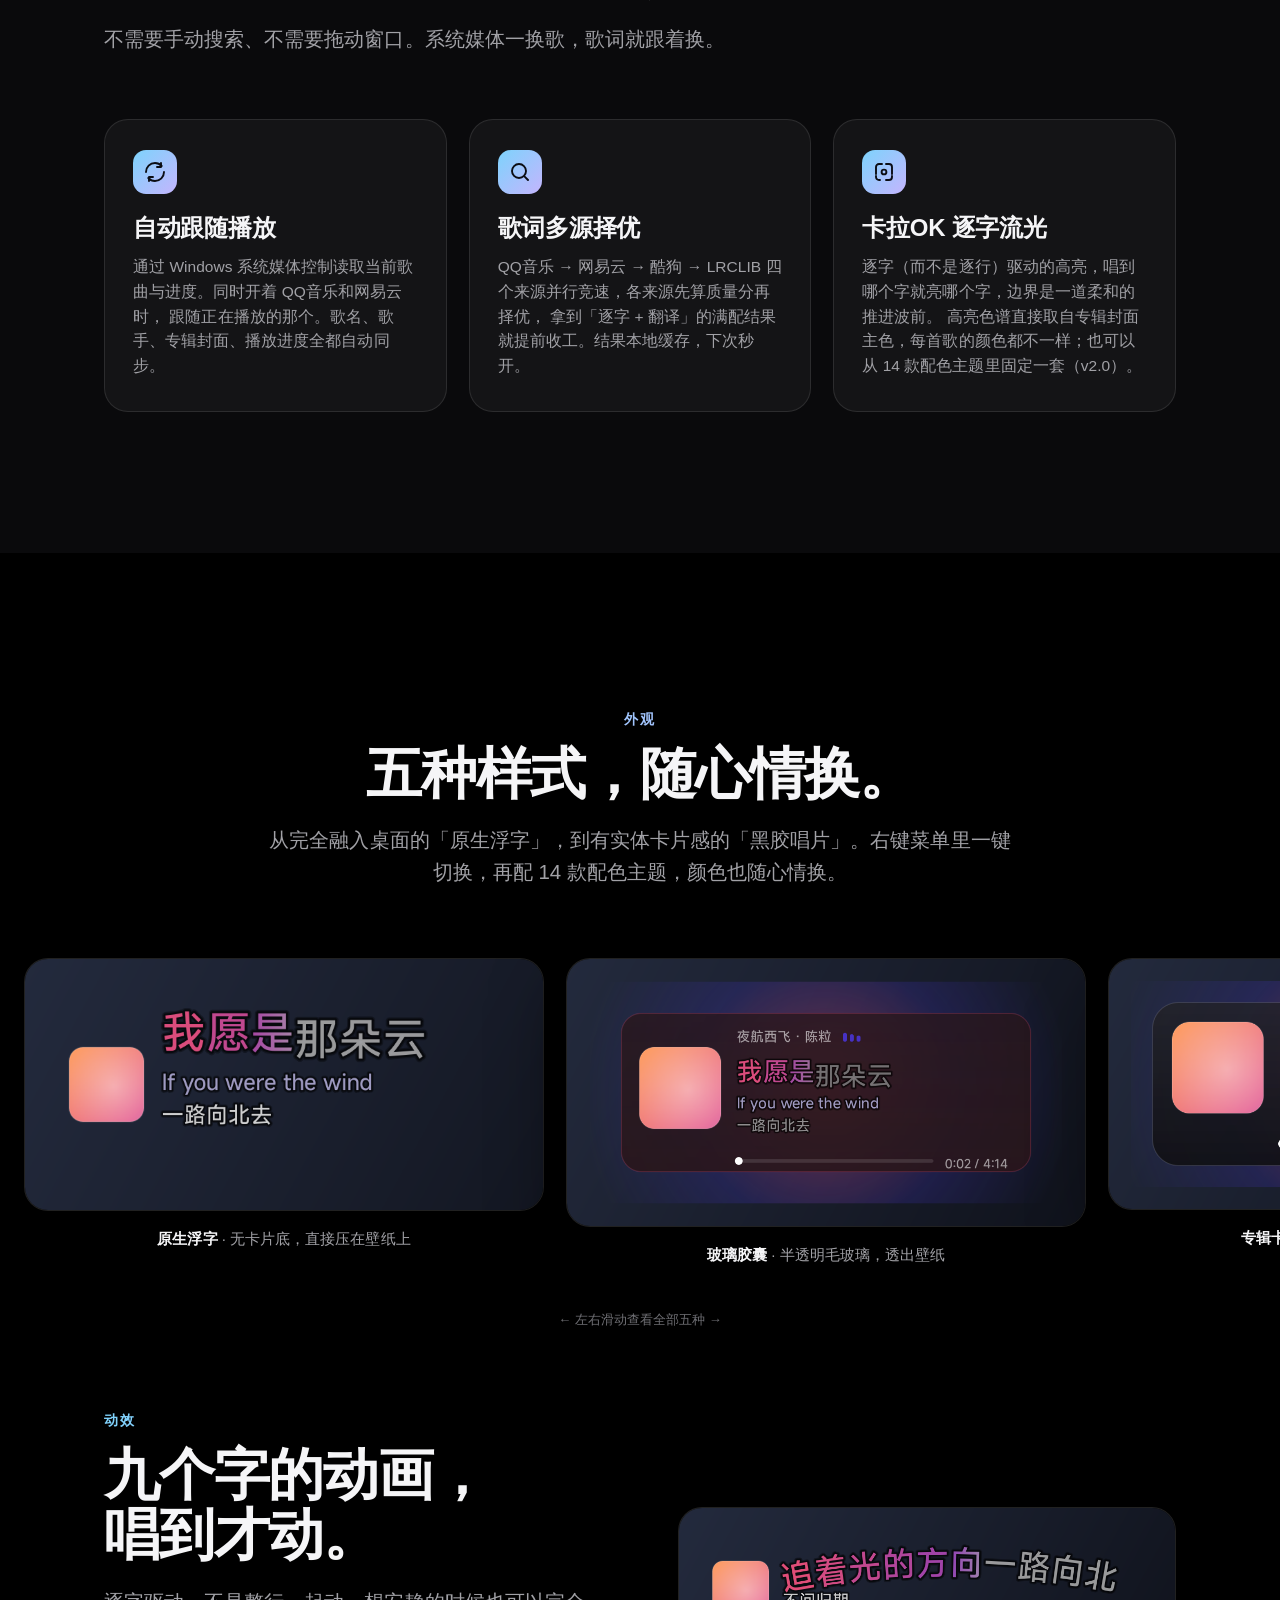
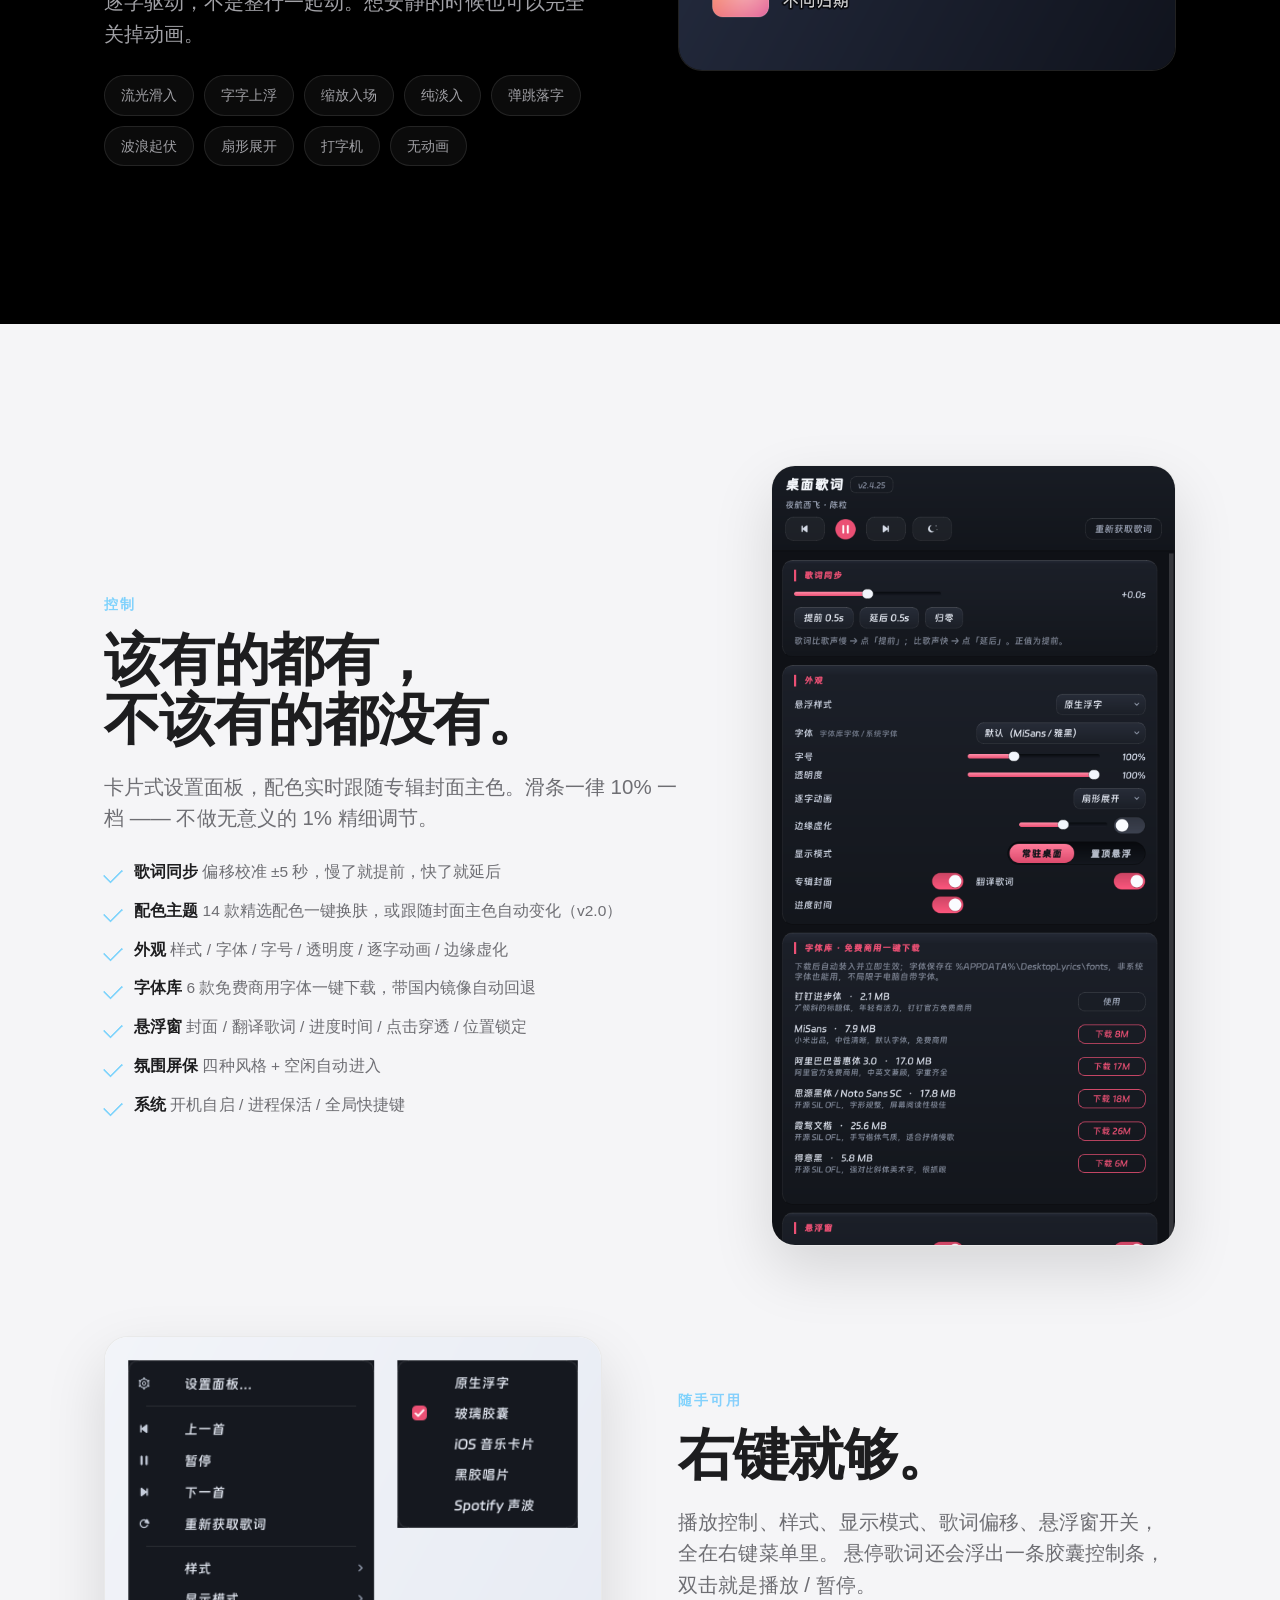
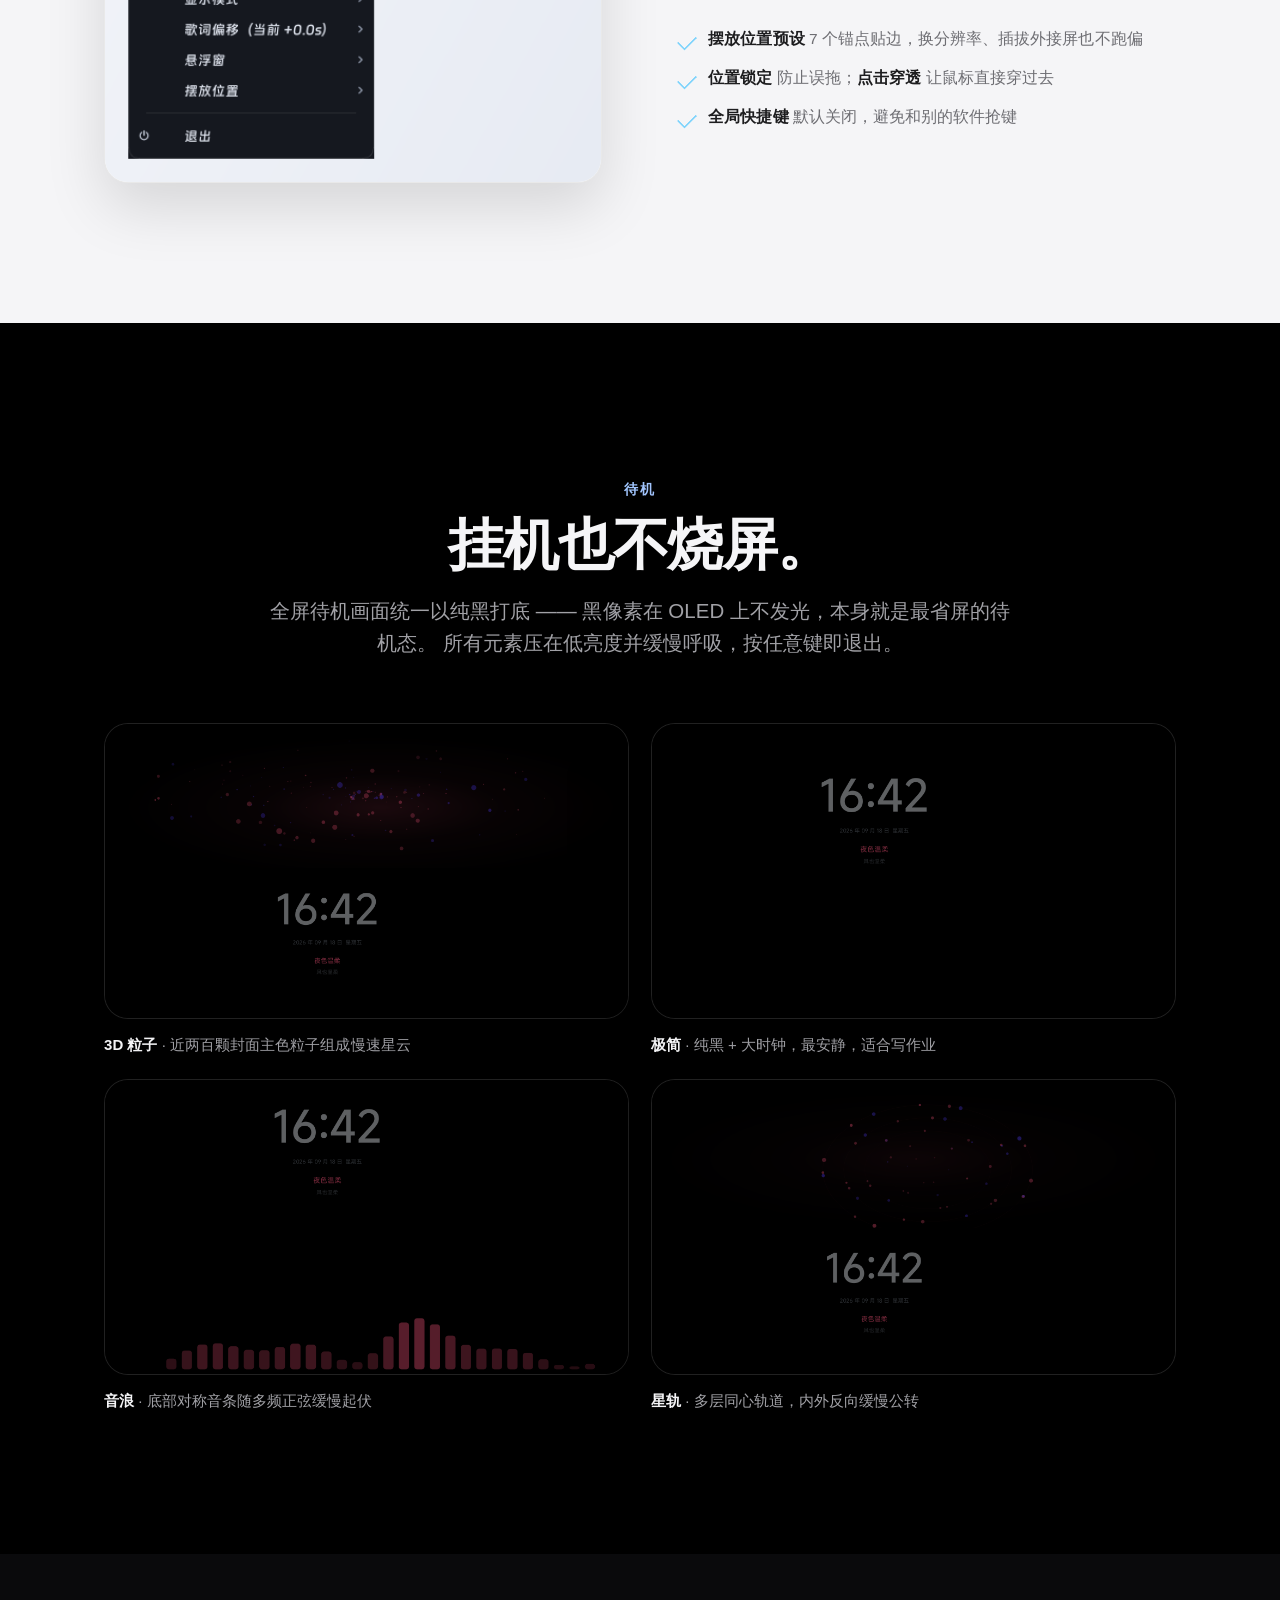
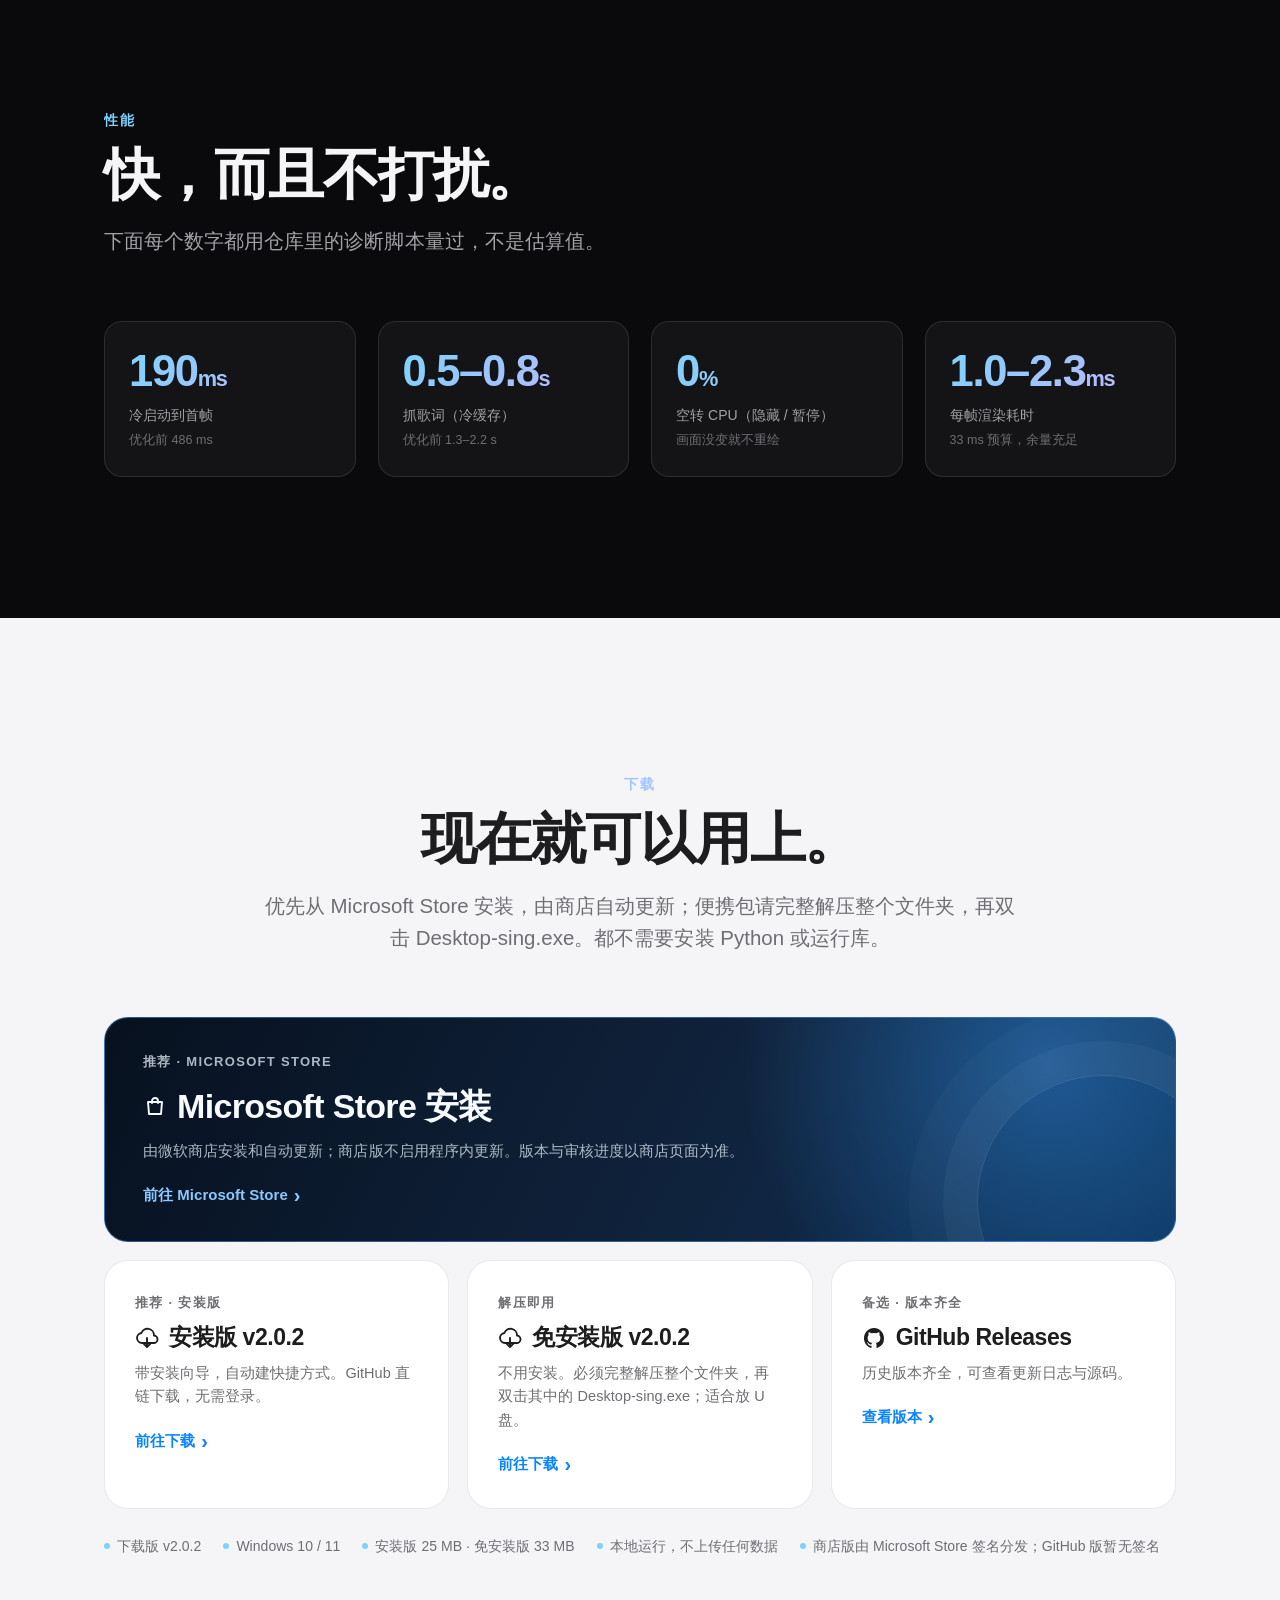
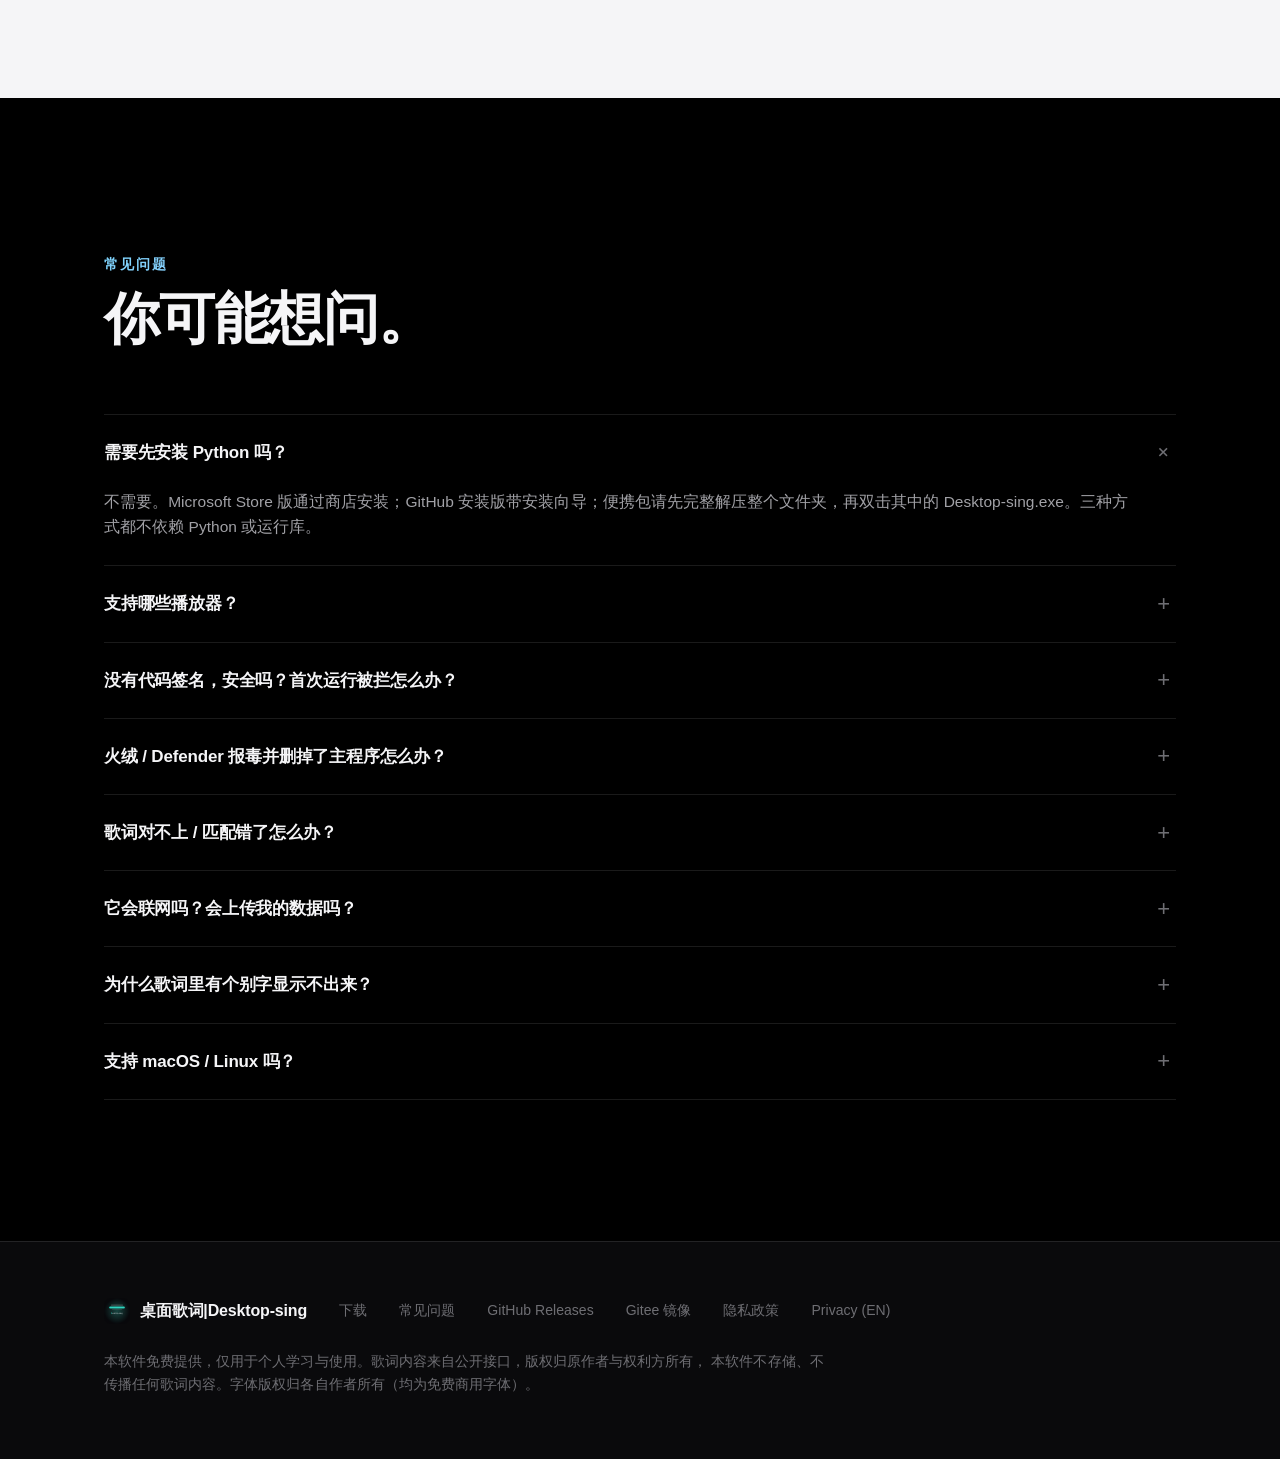
==== commit d4f263dd: "发版线对齐 v2.0.2：update.json / 官网下载卡 / SHA256SUMS" ====
--- a/site/index.html
+++ b/site/index.html
@@ -345,7 +345,7 @@
           <span class="go">前往 Microsoft Store</span>
         </a>
 
-        <a class="dl reveal" style="--d:80ms" href="https://github.com/xiaohao8/Desktop-sing/releases/download/v1.0.4/Desktop-sing-v1.0.4-setup.exe" data-dl="github-setup" target="_blank" rel="noopener">
+        <a class="dl reveal" style="--d:80ms" href="https://github.com/xiaohao8/Desktop-sing/releases/download/v2.0.2/Desktop-sing-v2.0.2-setup.exe" data-dl="github-setup" target="_blank" rel="noopener">
           <span class="k">推荐 · 安装版</span>
           <span class="v">
             <svg viewBox="0 0 24 24" fill="none" stroke="currentColor" stroke-width="1.9"
@@ -353,13 +353,13 @@
               <path d="M7 17a5 5 0 0 1-.6-9.96A6.5 6.5 0 0 1 19 9.5a3.75 3.75 0 0 1-.5 7.5H7Z"/>
               <path d="M12 12v9m0 0 3.2-3.2M12 21l-3.2-3.2"/>
             </svg>
-            安装版 v1.0.4
+            安装版 v2.0.2
           </span>
           <span class="d">带安装向导，自动建快捷方式。GitHub 直链下载，无需登录。</span>
           <span class="go">前往下载</span>
         </a>
 
-        <a class="dl reveal" style="--d:160ms" href="https://github.com/xiaohao8/Desktop-sing/releases/download/v1.0.4/Desktop-sing-v1.0.4-portable.zip" data-dl="github-portable" target="_blank" rel="noopener">
+        <a class="dl reveal" style="--d:160ms" href="https://github.com/xiaohao8/Desktop-sing/releases/download/v2.0.2/Desktop-sing-v2.0.2-portable.zip" data-dl="github-portable" target="_blank" rel="noopener">
           <span class="k">解压即用</span>
           <span class="v">
             <svg viewBox="0 0 24 24" fill="none" stroke="currentColor" stroke-width="1.9"
@@ -367,7 +367,7 @@
               <path d="M7 17a5 5 0 0 1-.6-9.96A6.5 6.5 0 0 1 19 9.5a3.75 3.75 0 0 1-.5 7.5H7Z"/>
               <path d="M12 12v9m0 0 3.2-3.2M12 21l-3.2-3.2"/>
             </svg>
-            免安装版 v1.0.4
+            免安装版 v2.0.2
           </span>
           <span class="d">不用安装。必须完整解压整个文件夹，再双击其中的 Desktop-sing.exe；适合放 U 盘。</span>
           <span class="go">前往下载</span>
@@ -387,7 +387,7 @@
       </div>
 
       <div class="dl-meta reveal" style="--d:140ms">
-        <span>下载版 v1.0.4</span>
+        <span>下载版 v2.0.2</span>
         <span>Windows 10 / 11</span>
         <span>安装版 25 MB · 免安装版 33 MB</span>
         <span>本地运行，不上传任何数据</span>
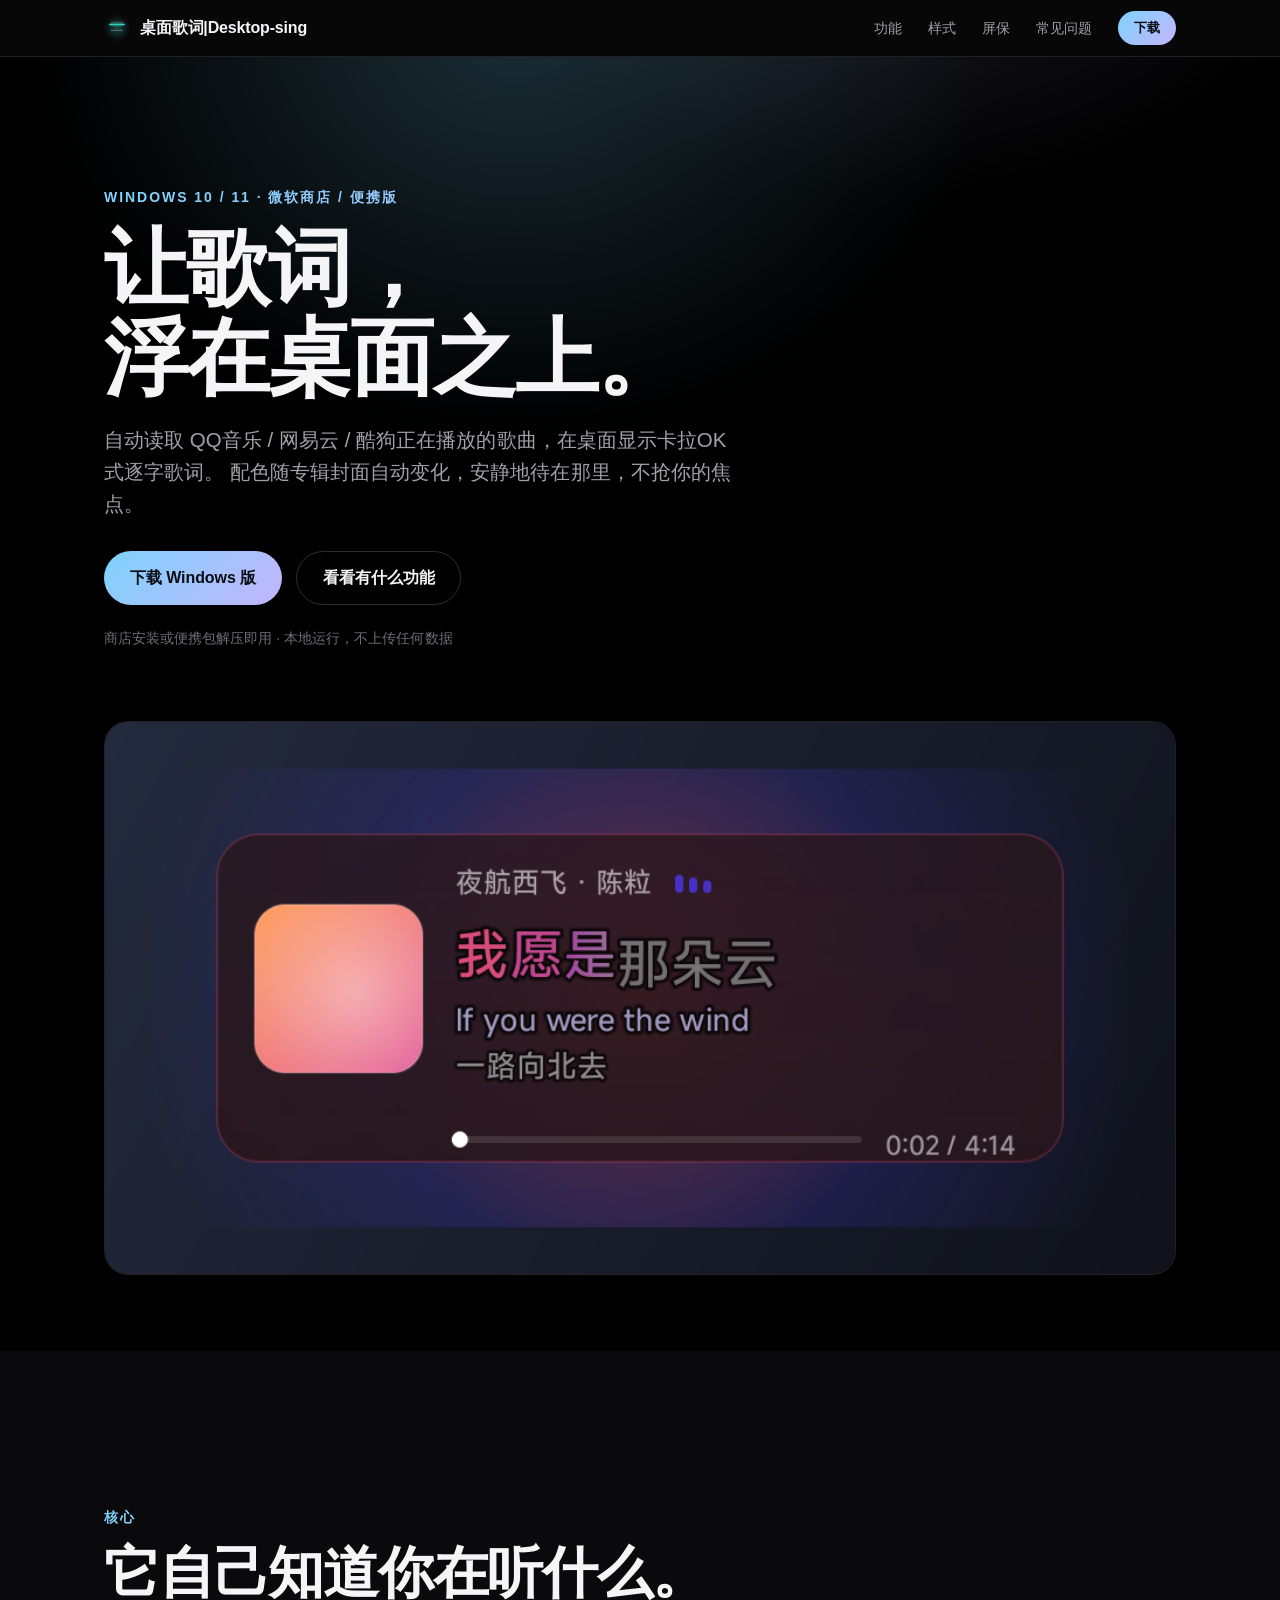
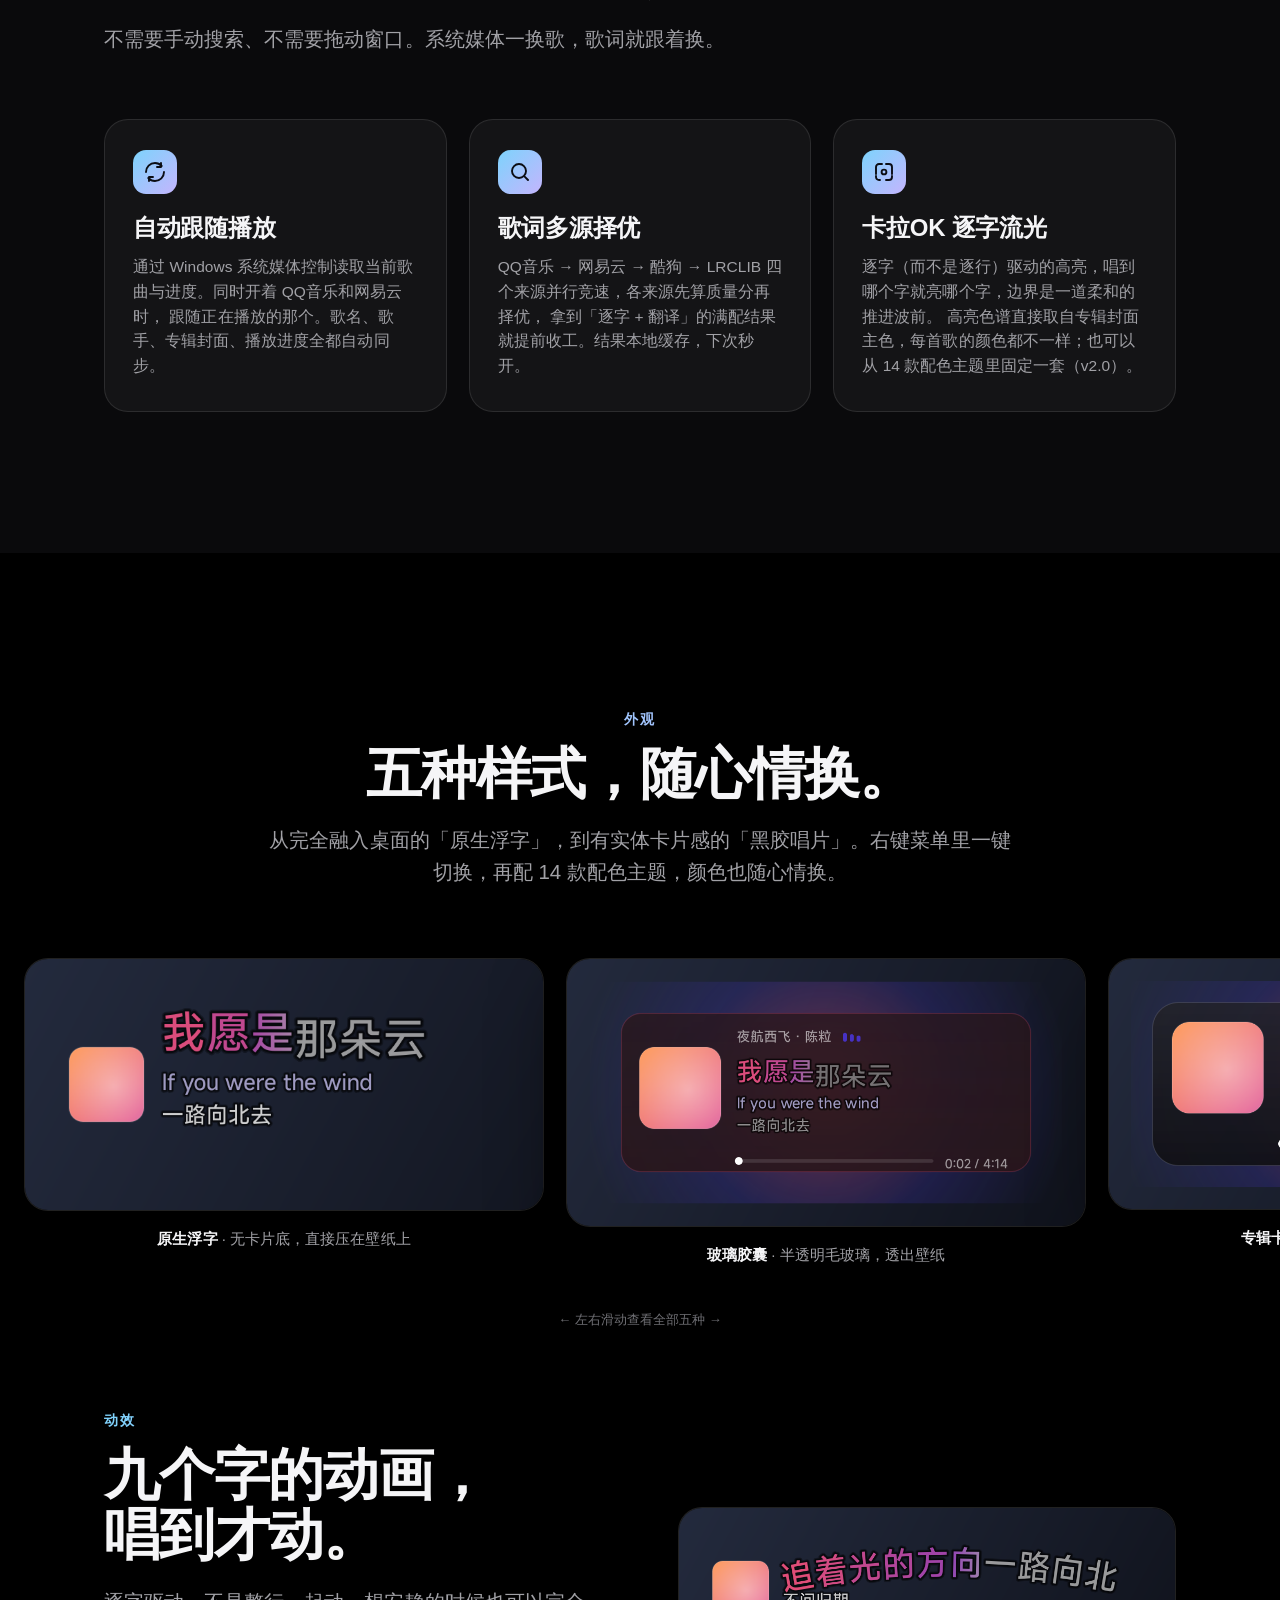
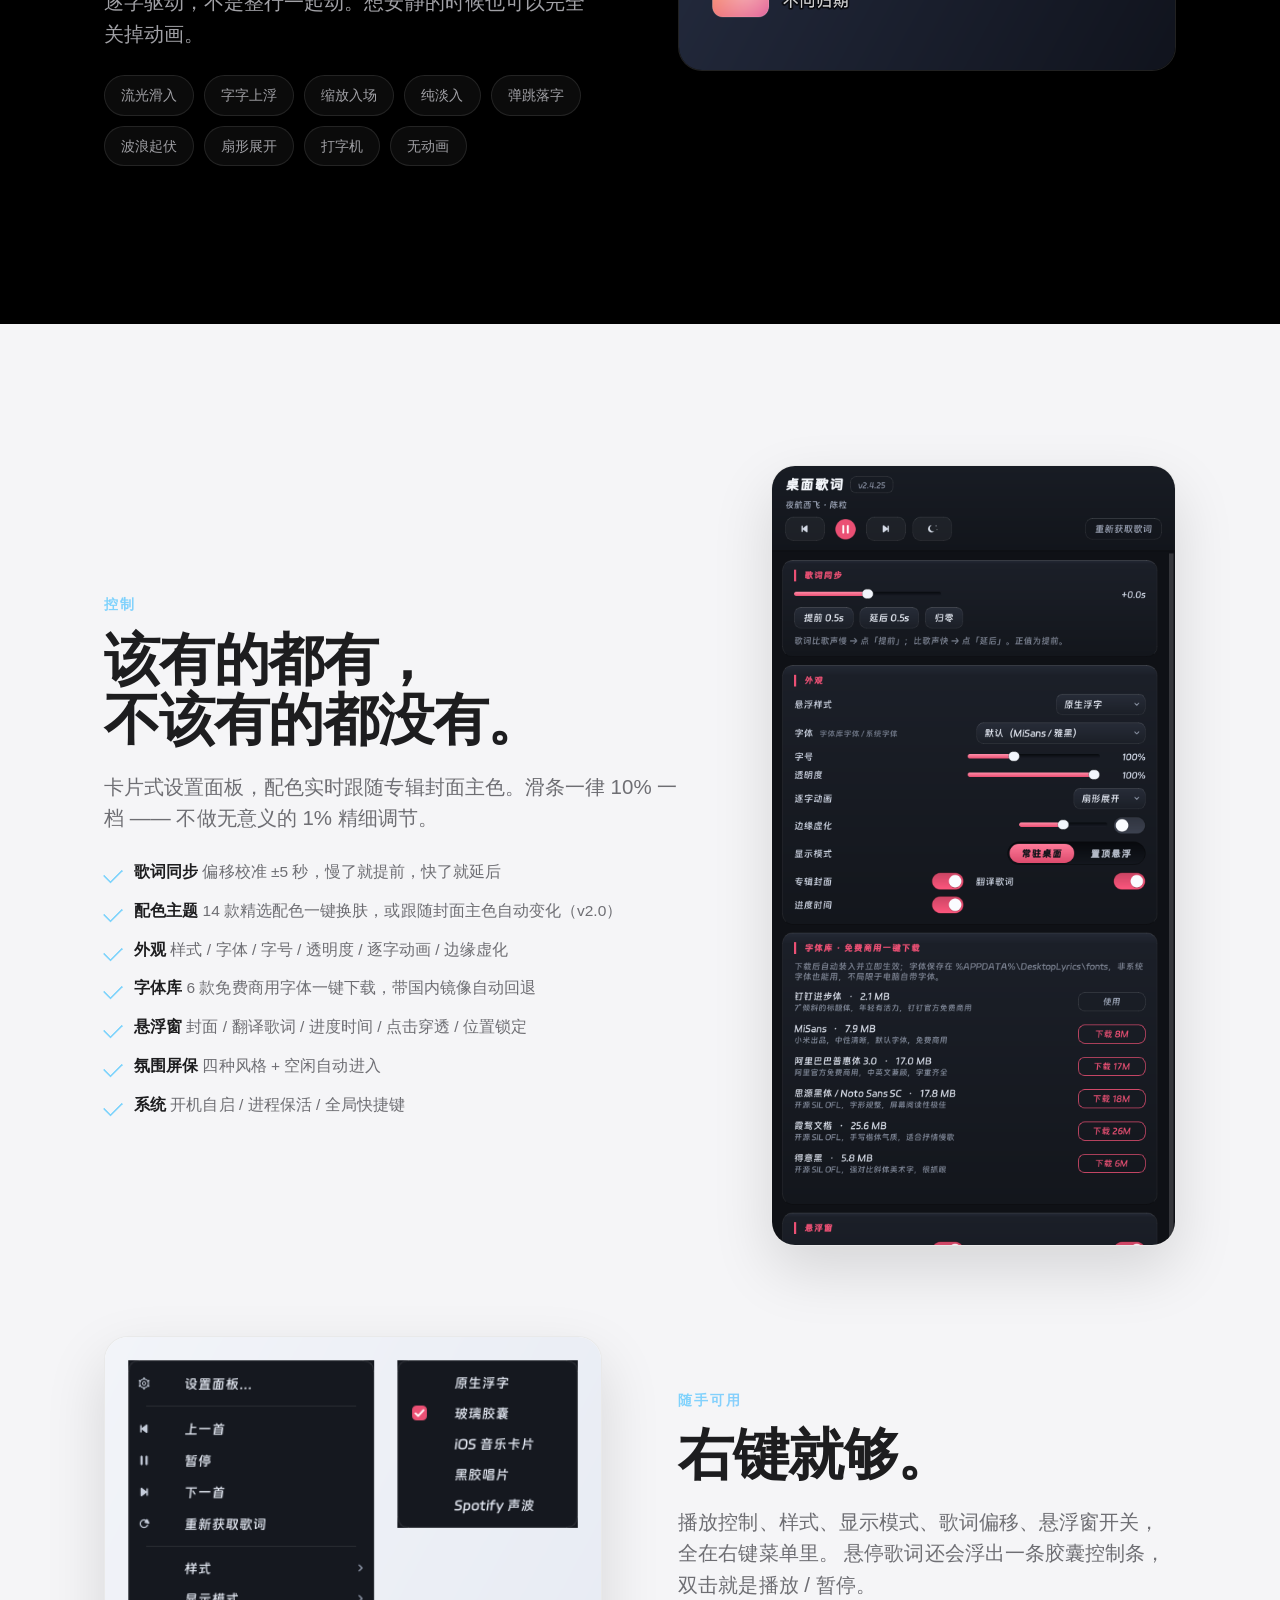
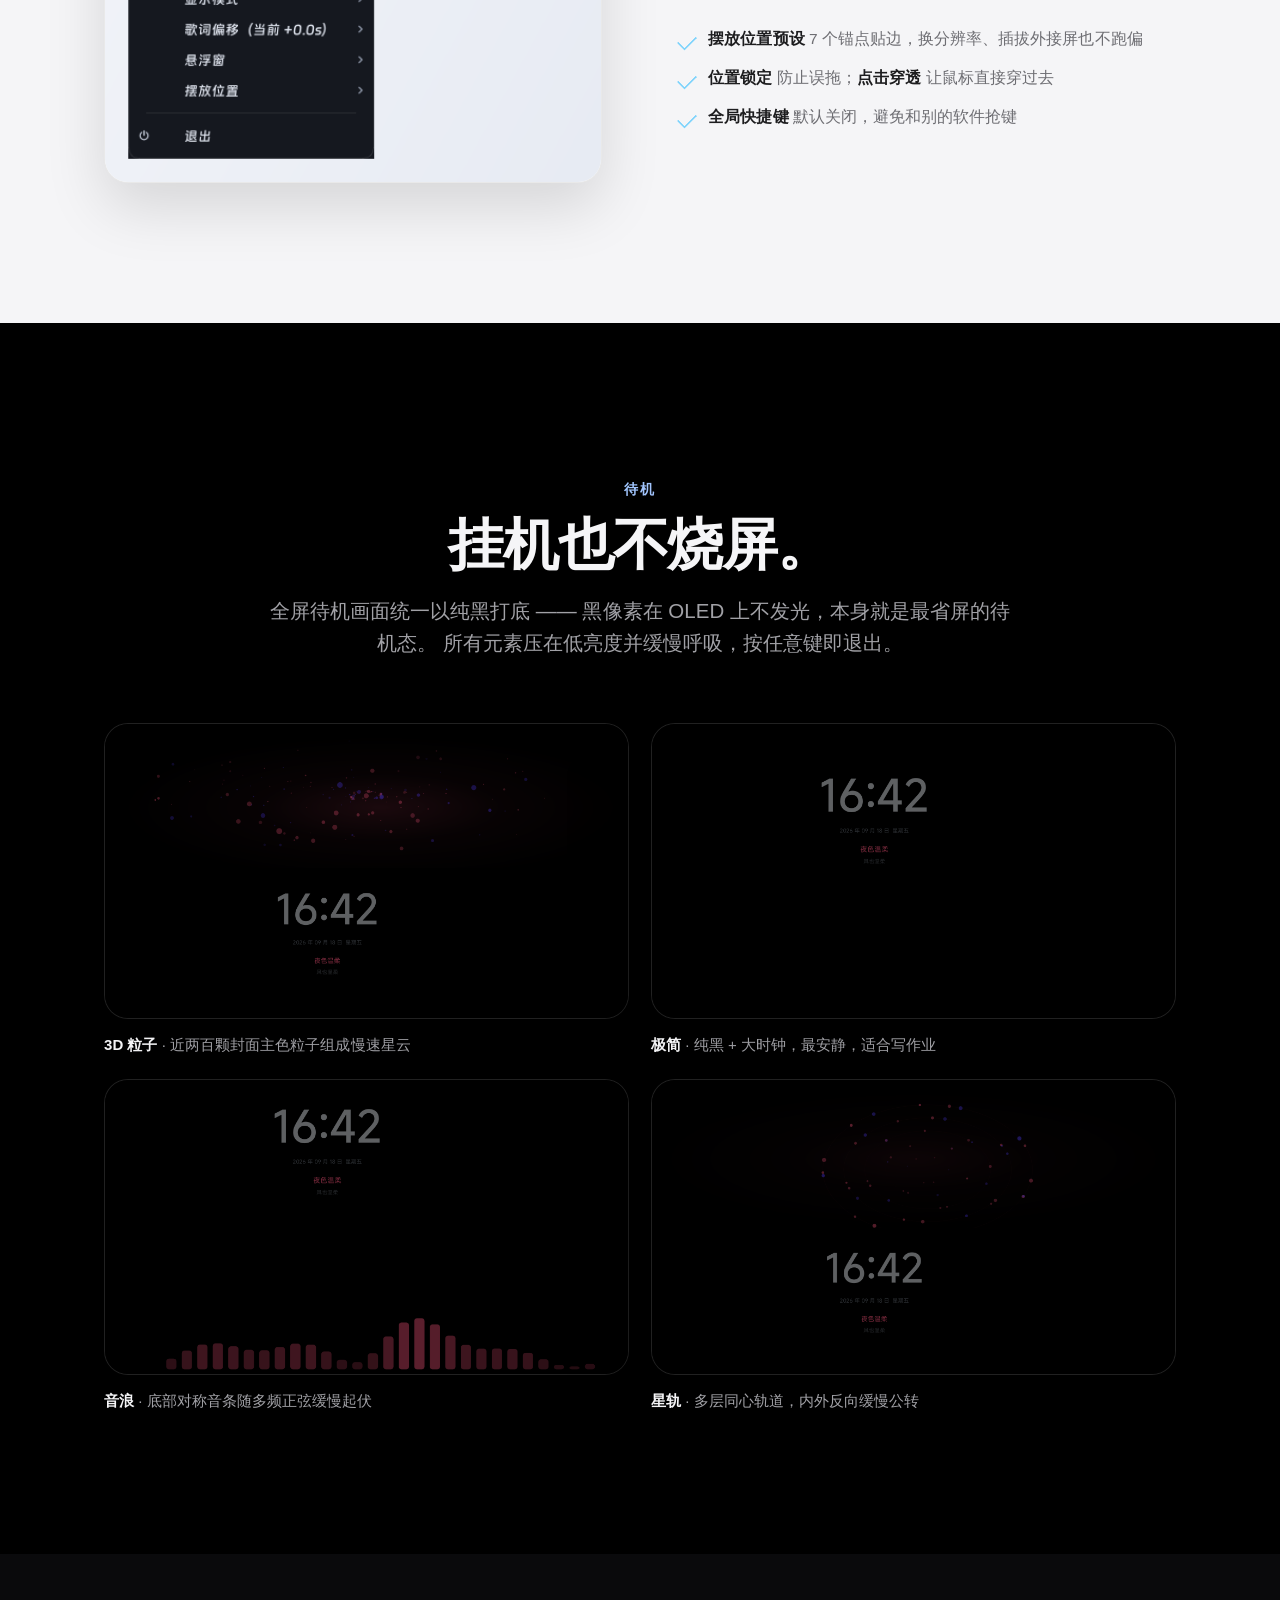
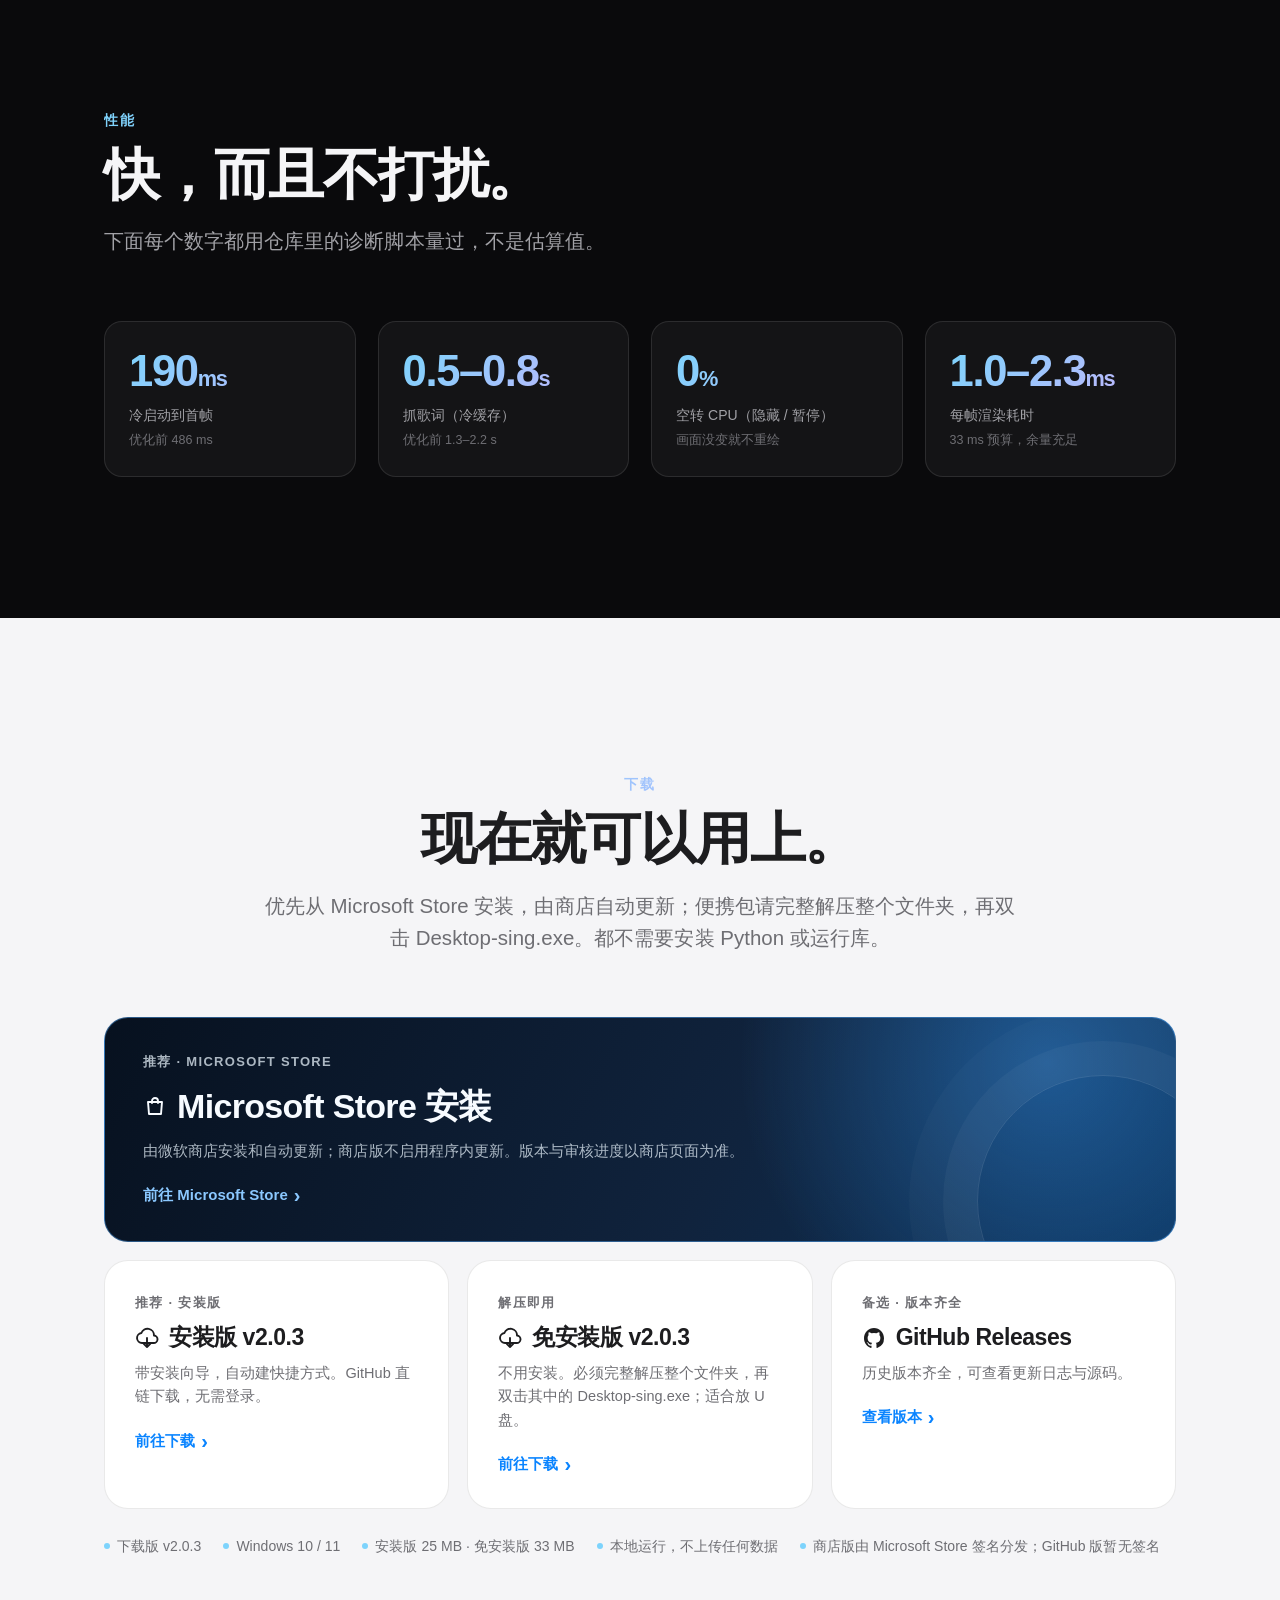
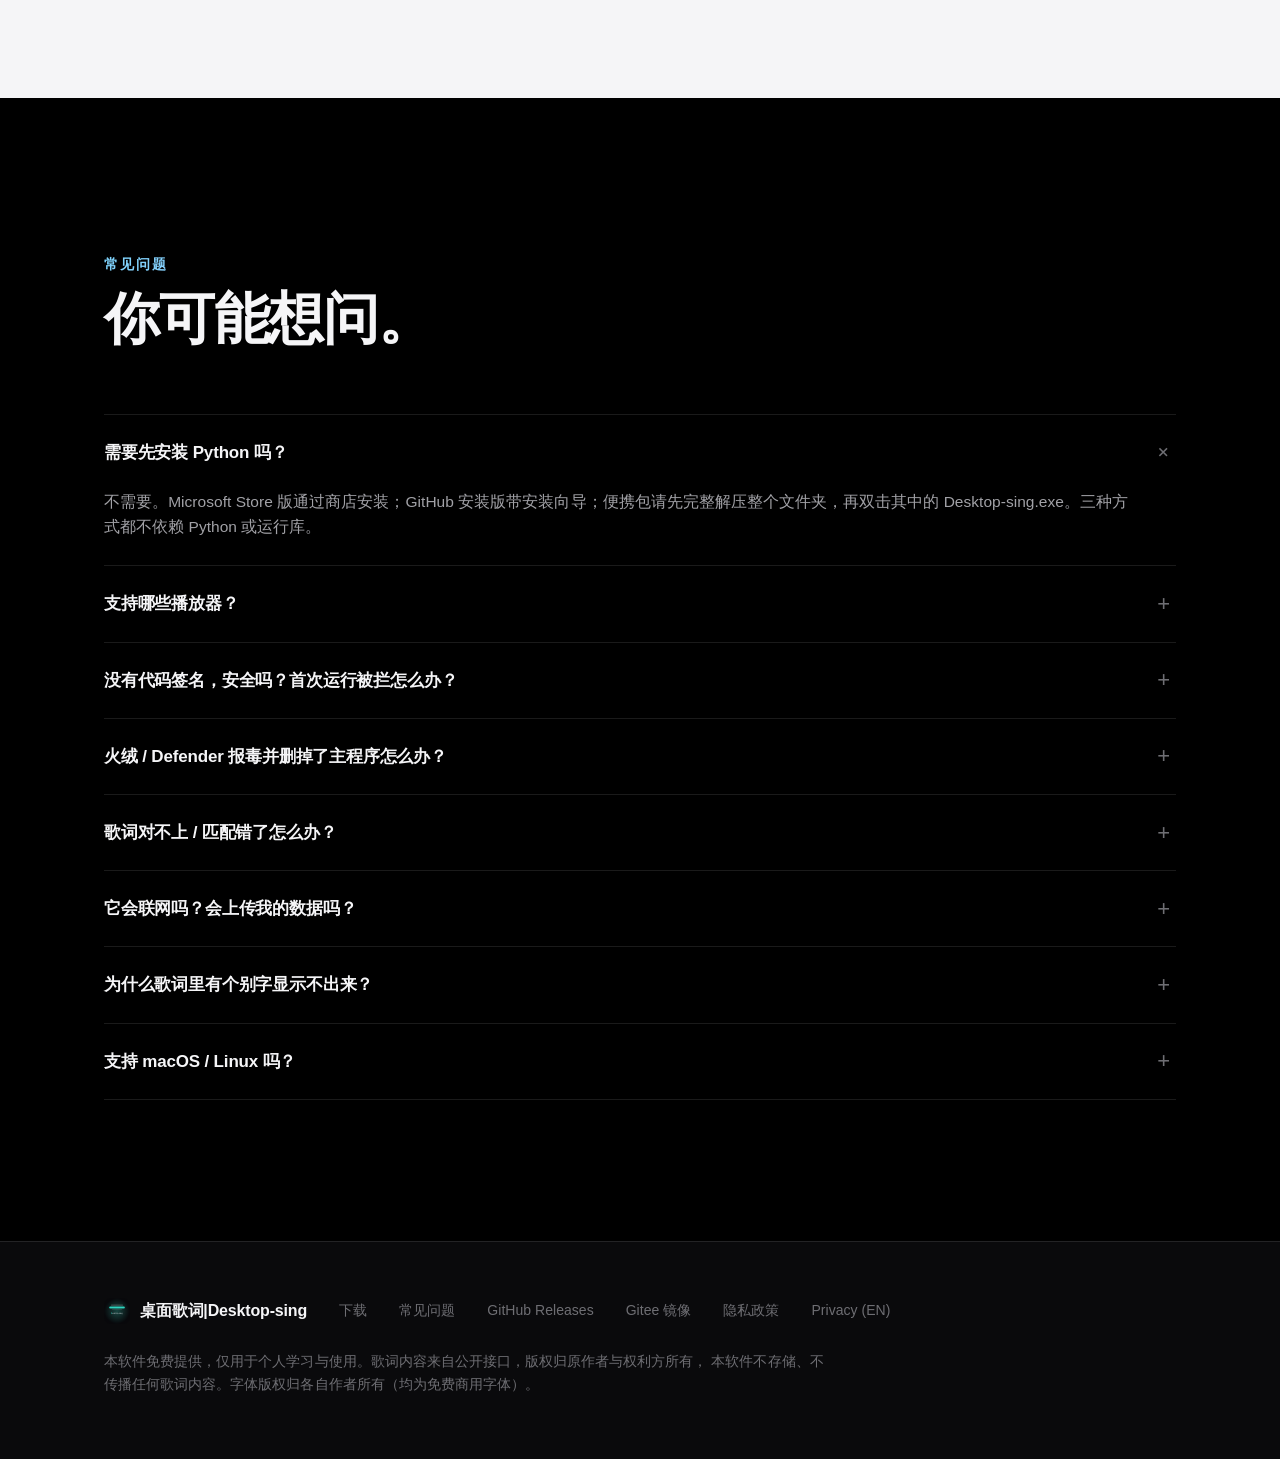
==== commit a3f7ec7c: "发版 v2.0.3：SMTC 僵死桥接（WASAPI 兜底）+ 偏移 ±30s 按住连发" ====
--- a/site/index.html
+++ b/site/index.html
@@ -345,7 +345,7 @@
           <span class="go">前往 Microsoft Store</span>
         </a>
 
-        <a class="dl reveal" style="--d:80ms" href="https://github.com/xiaohao8/Desktop-sing/releases/download/v2.0.2/Desktop-sing-v2.0.2-setup.exe" data-dl="github-setup" target="_blank" rel="noopener">
+        <a class="dl reveal" style="--d:80ms" href="https://github.com/xiaohao8/Desktop-sing/releases/download/v2.0.3/Desktop-sing-v2.0.3-setup.exe" data-dl="github-setup" target="_blank" rel="noopener">
           <span class="k">推荐 · 安装版</span>
           <span class="v">
             <svg viewBox="0 0 24 24" fill="none" stroke="currentColor" stroke-width="1.9"
@@ -353,13 +353,13 @@
               <path d="M7 17a5 5 0 0 1-.6-9.96A6.5 6.5 0 0 1 19 9.5a3.75 3.75 0 0 1-.5 7.5H7Z"/>
               <path d="M12 12v9m0 0 3.2-3.2M12 21l-3.2-3.2"/>
             </svg>
-            安装版 v2.0.2
+            安装版 v2.0.3
           </span>
           <span class="d">带安装向导，自动建快捷方式。GitHub 直链下载，无需登录。</span>
           <span class="go">前往下载</span>
         </a>
 
-        <a class="dl reveal" style="--d:160ms" href="https://github.com/xiaohao8/Desktop-sing/releases/download/v2.0.2/Desktop-sing-v2.0.2-portable.zip" data-dl="github-portable" target="_blank" rel="noopener">
+        <a class="dl reveal" style="--d:160ms" href="https://github.com/xiaohao8/Desktop-sing/releases/download/v2.0.3/Desktop-sing-v2.0.3-portable.zip" data-dl="github-portable" target="_blank" rel="noopener">
           <span class="k">解压即用</span>
           <span class="v">
             <svg viewBox="0 0 24 24" fill="none" stroke="currentColor" stroke-width="1.9"
@@ -367,7 +367,7 @@
               <path d="M7 17a5 5 0 0 1-.6-9.96A6.5 6.5 0 0 1 19 9.5a3.75 3.75 0 0 1-.5 7.5H7Z"/>
               <path d="M12 12v9m0 0 3.2-3.2M12 21l-3.2-3.2"/>
             </svg>
-            免安装版 v2.0.2
+            免安装版 v2.0.3
           </span>
           <span class="d">不用安装。必须完整解压整个文件夹，再双击其中的 Desktop-sing.exe；适合放 U 盘。</span>
           <span class="go">前往下载</span>
@@ -387,7 +387,7 @@
       </div>
 
       <div class="dl-meta reveal" style="--d:140ms">
-        <span>下载版 v2.0.2</span>
+        <span>下载版 v2.0.3</span>
         <span>Windows 10 / 11</span>
         <span>安装版 25 MB · 免安装版 33 MB</span>
         <span>本地运行，不上传任何数据</span>
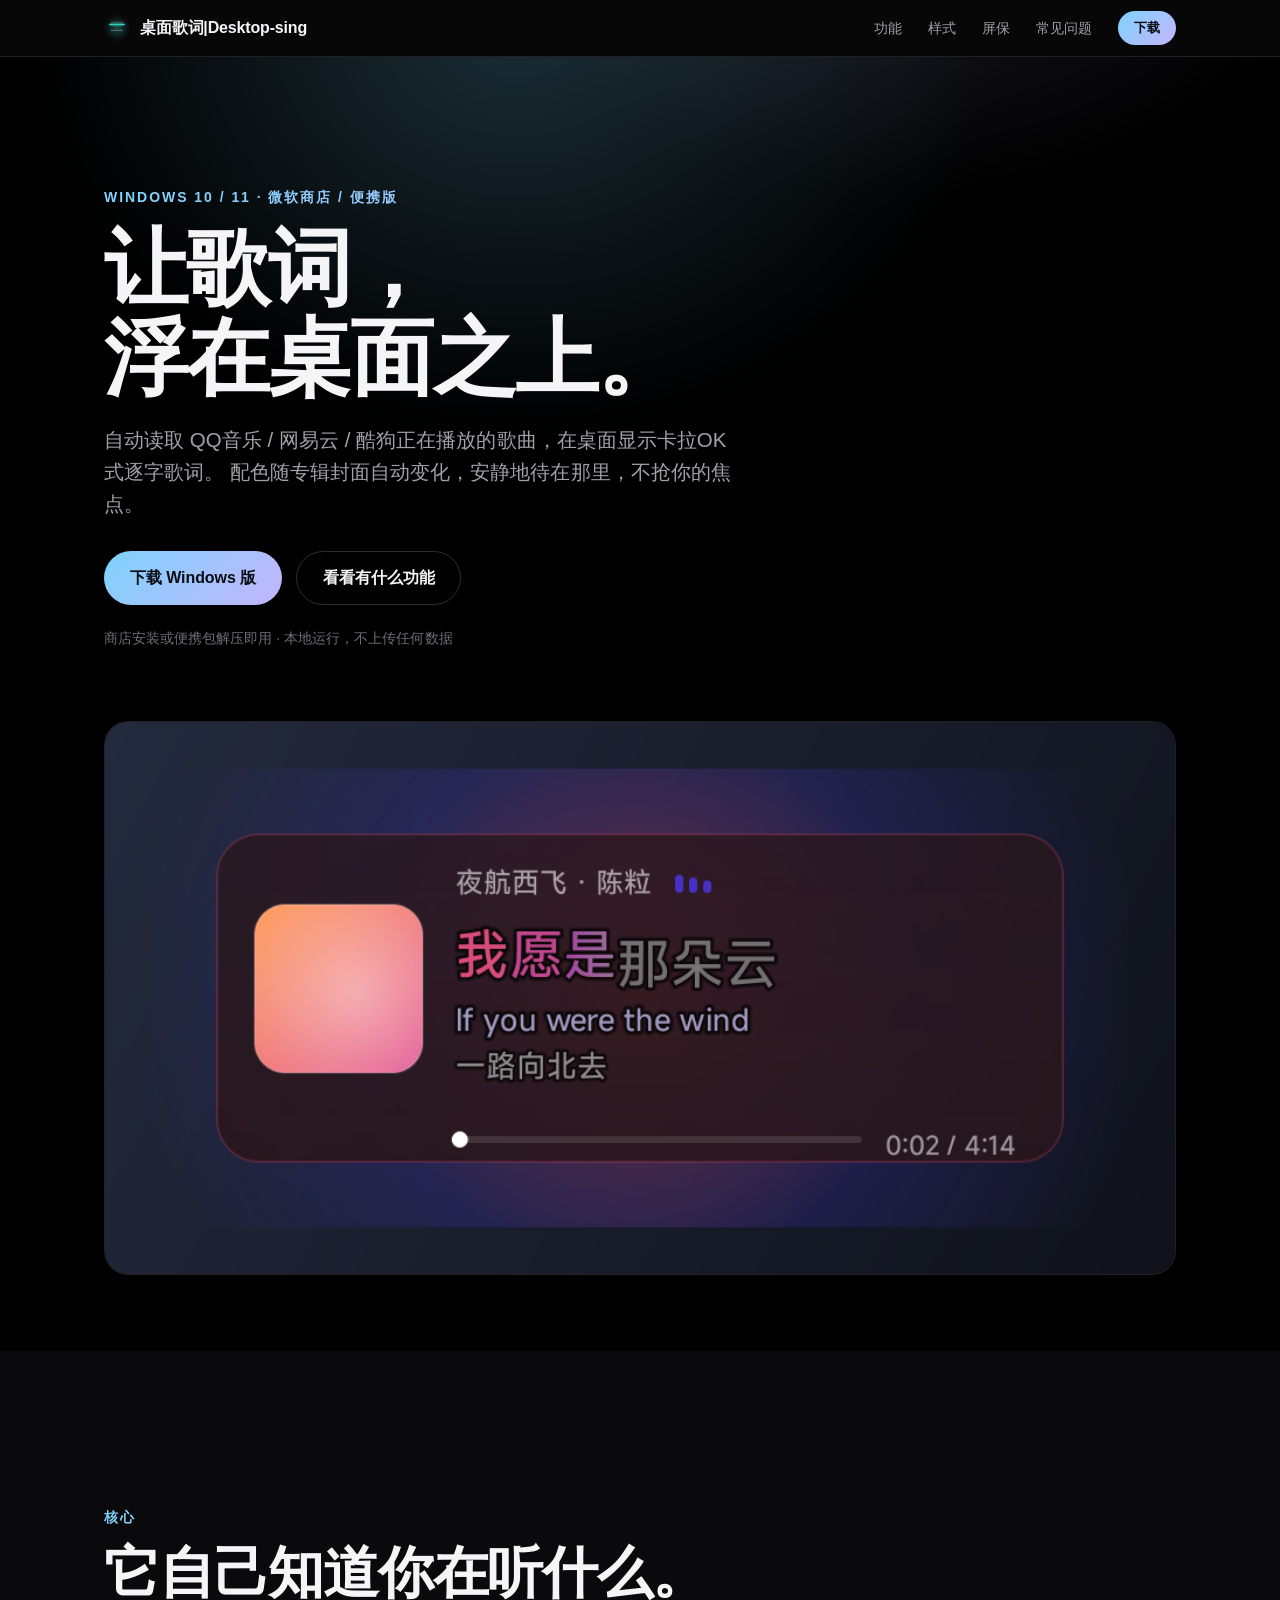
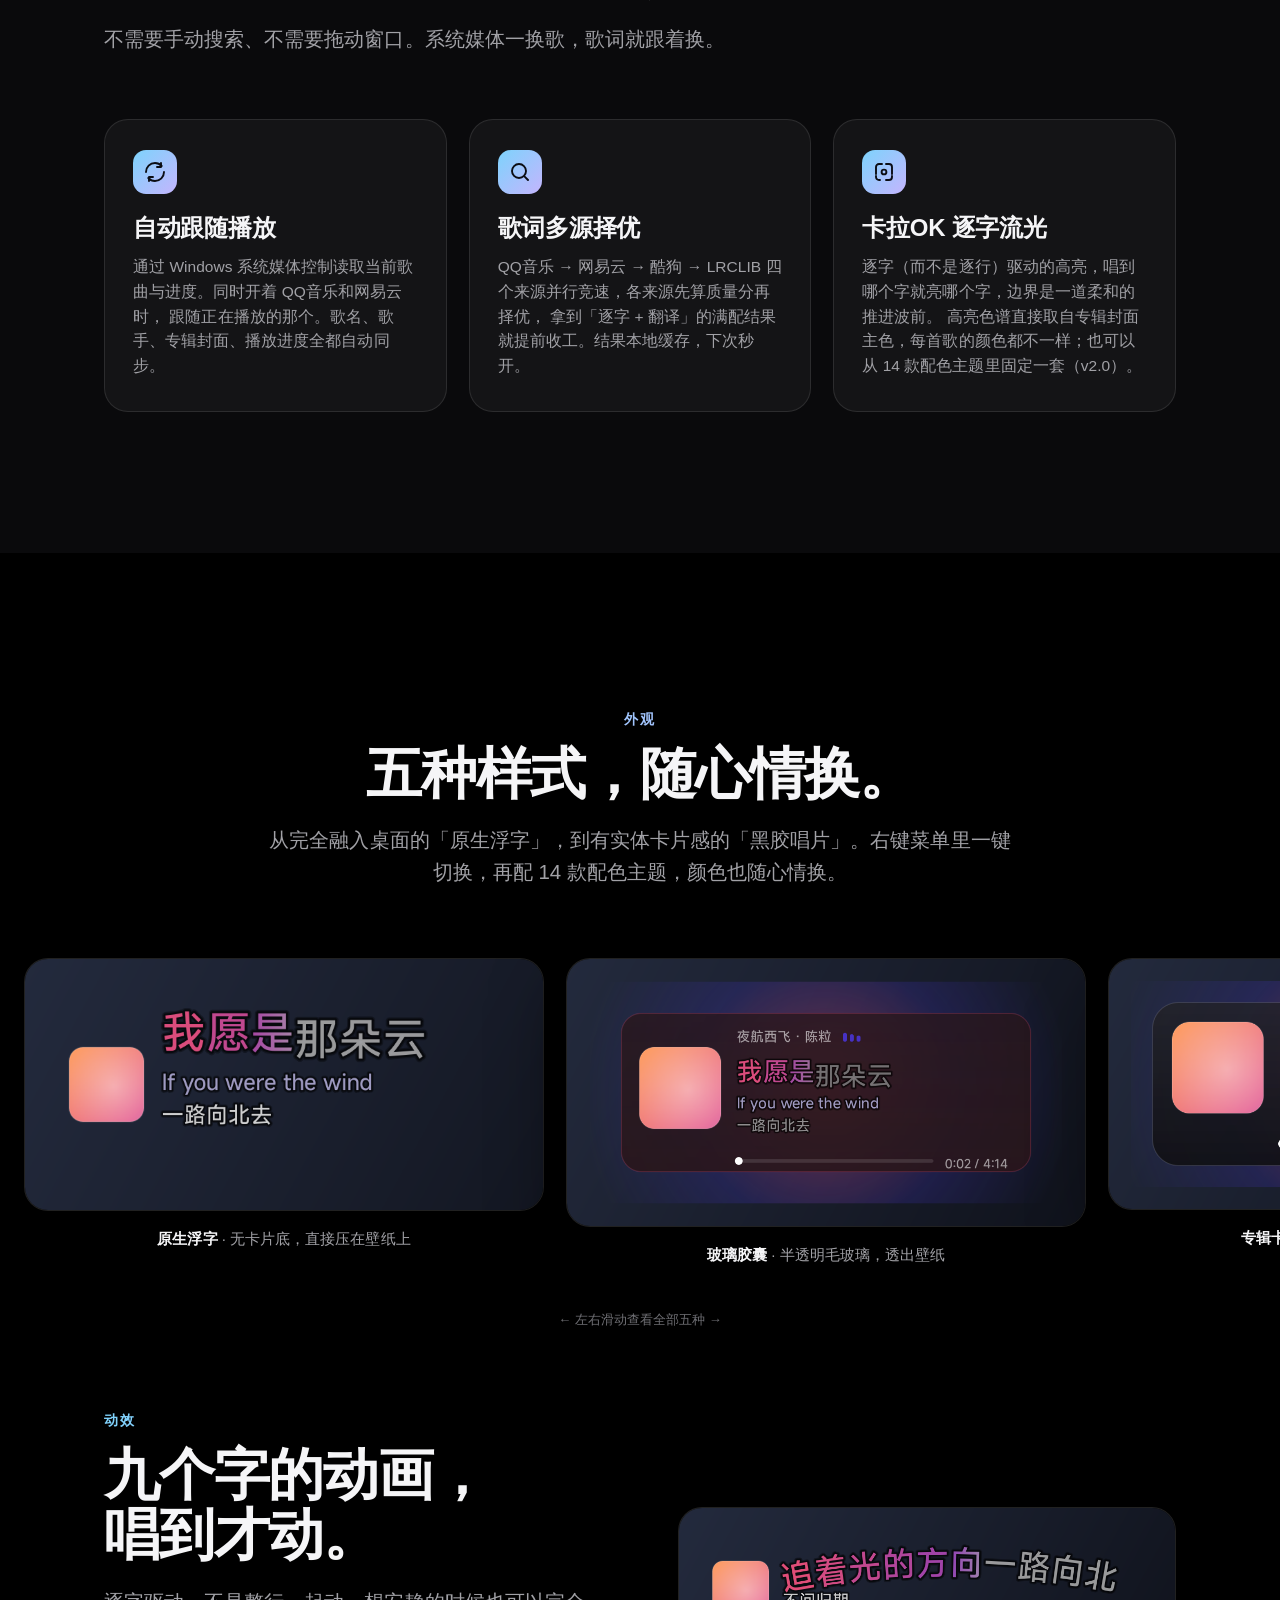
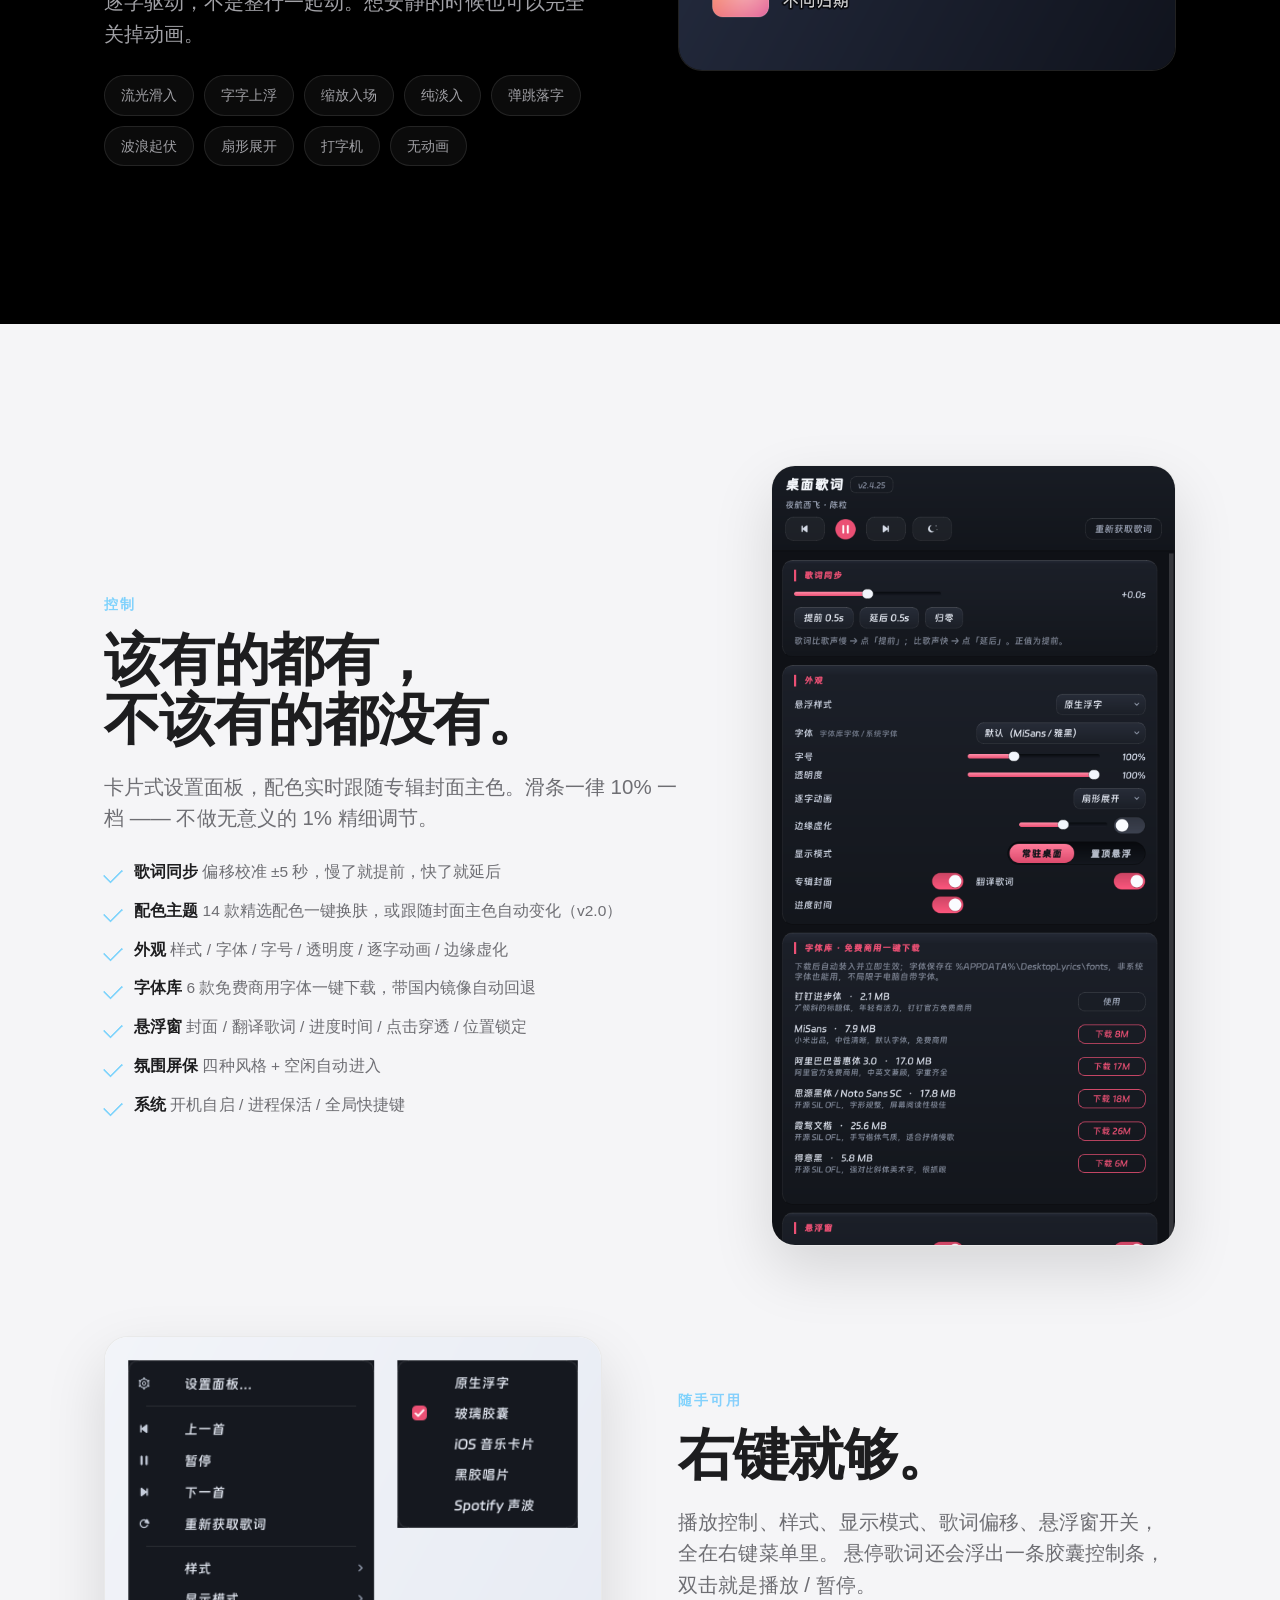
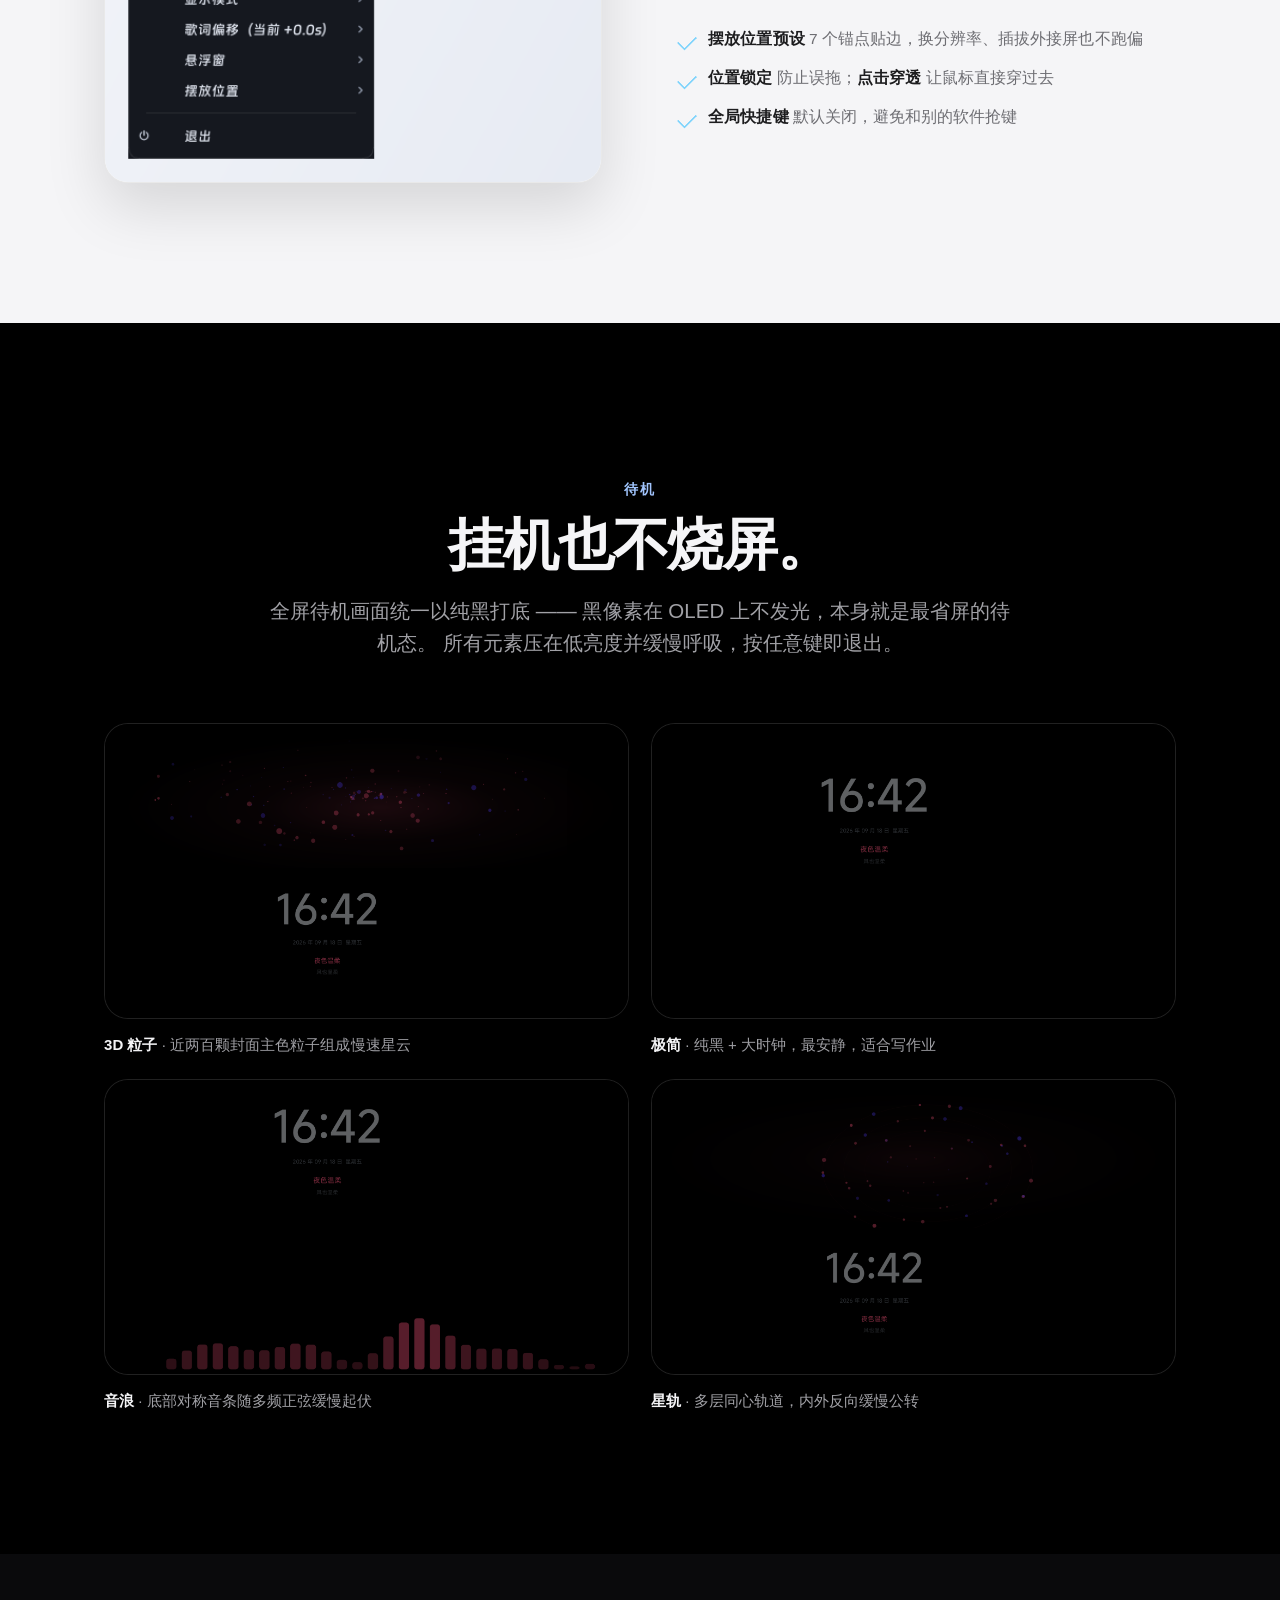
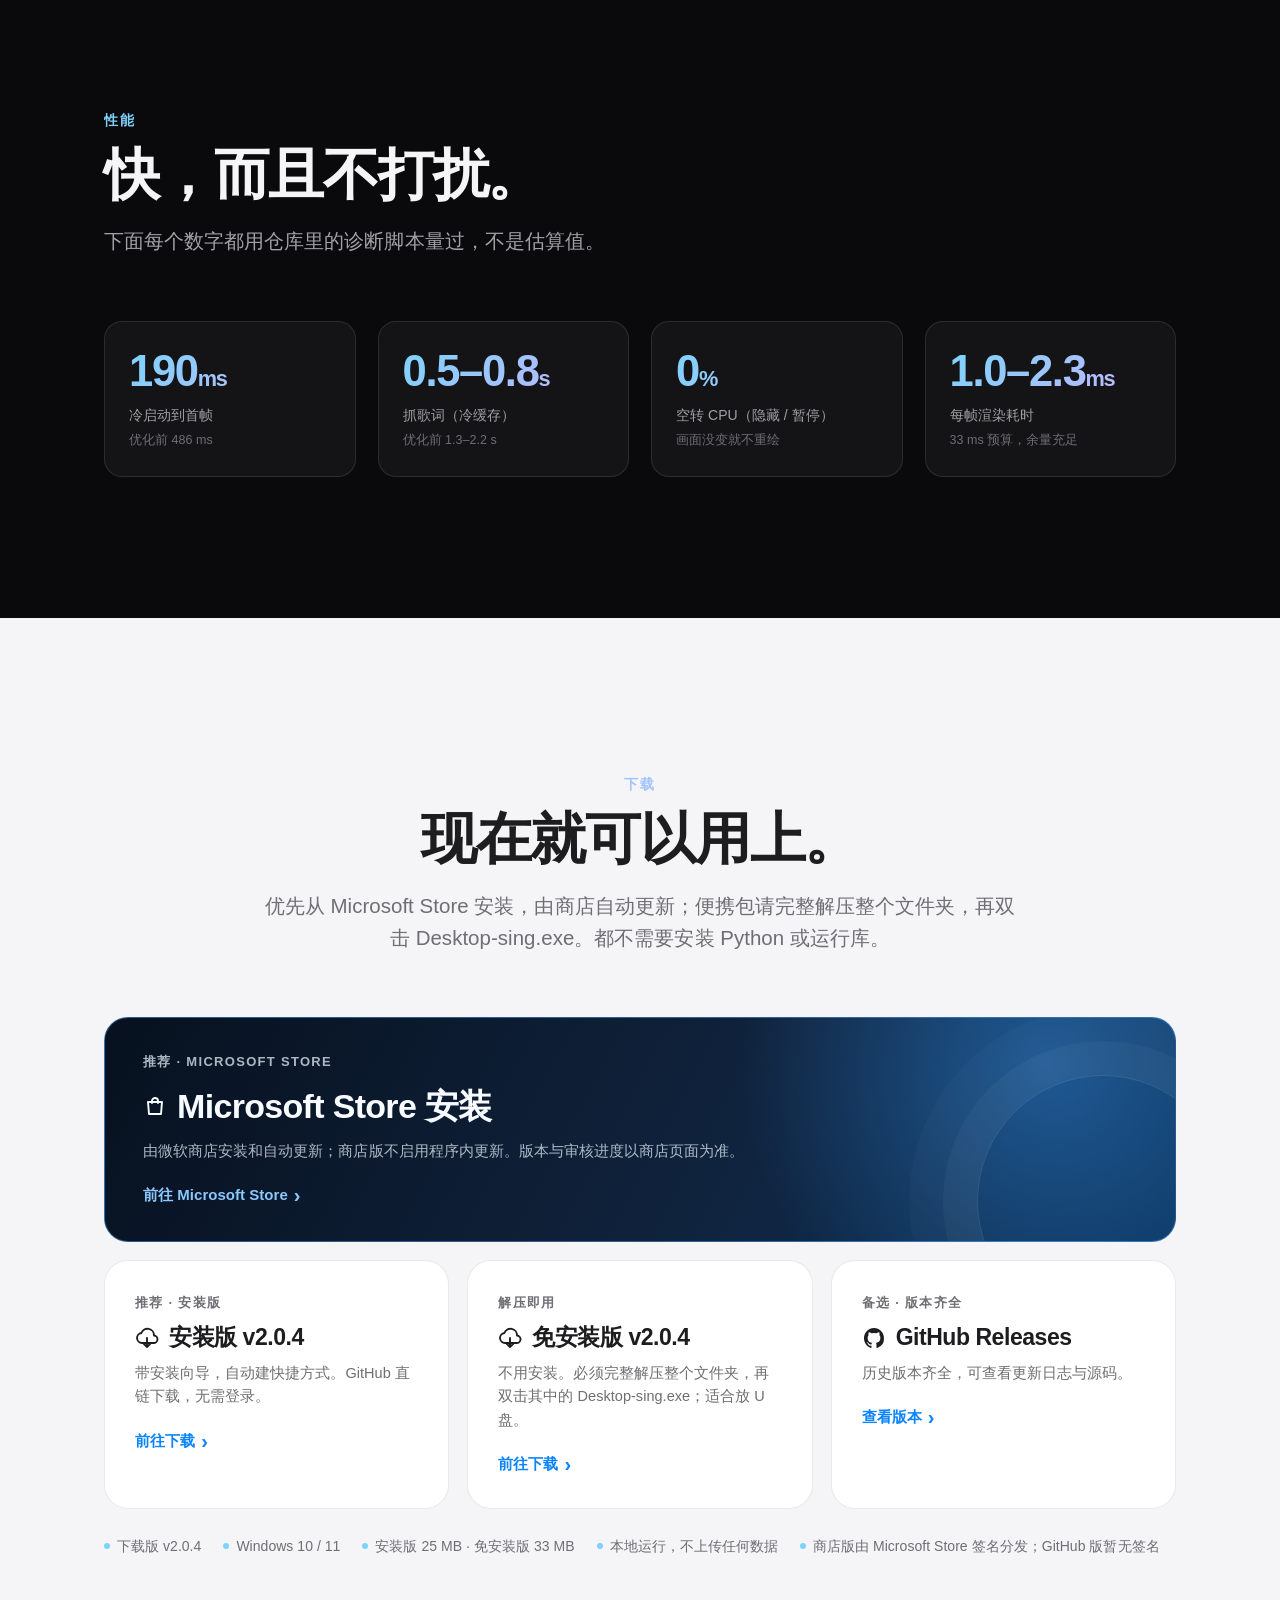
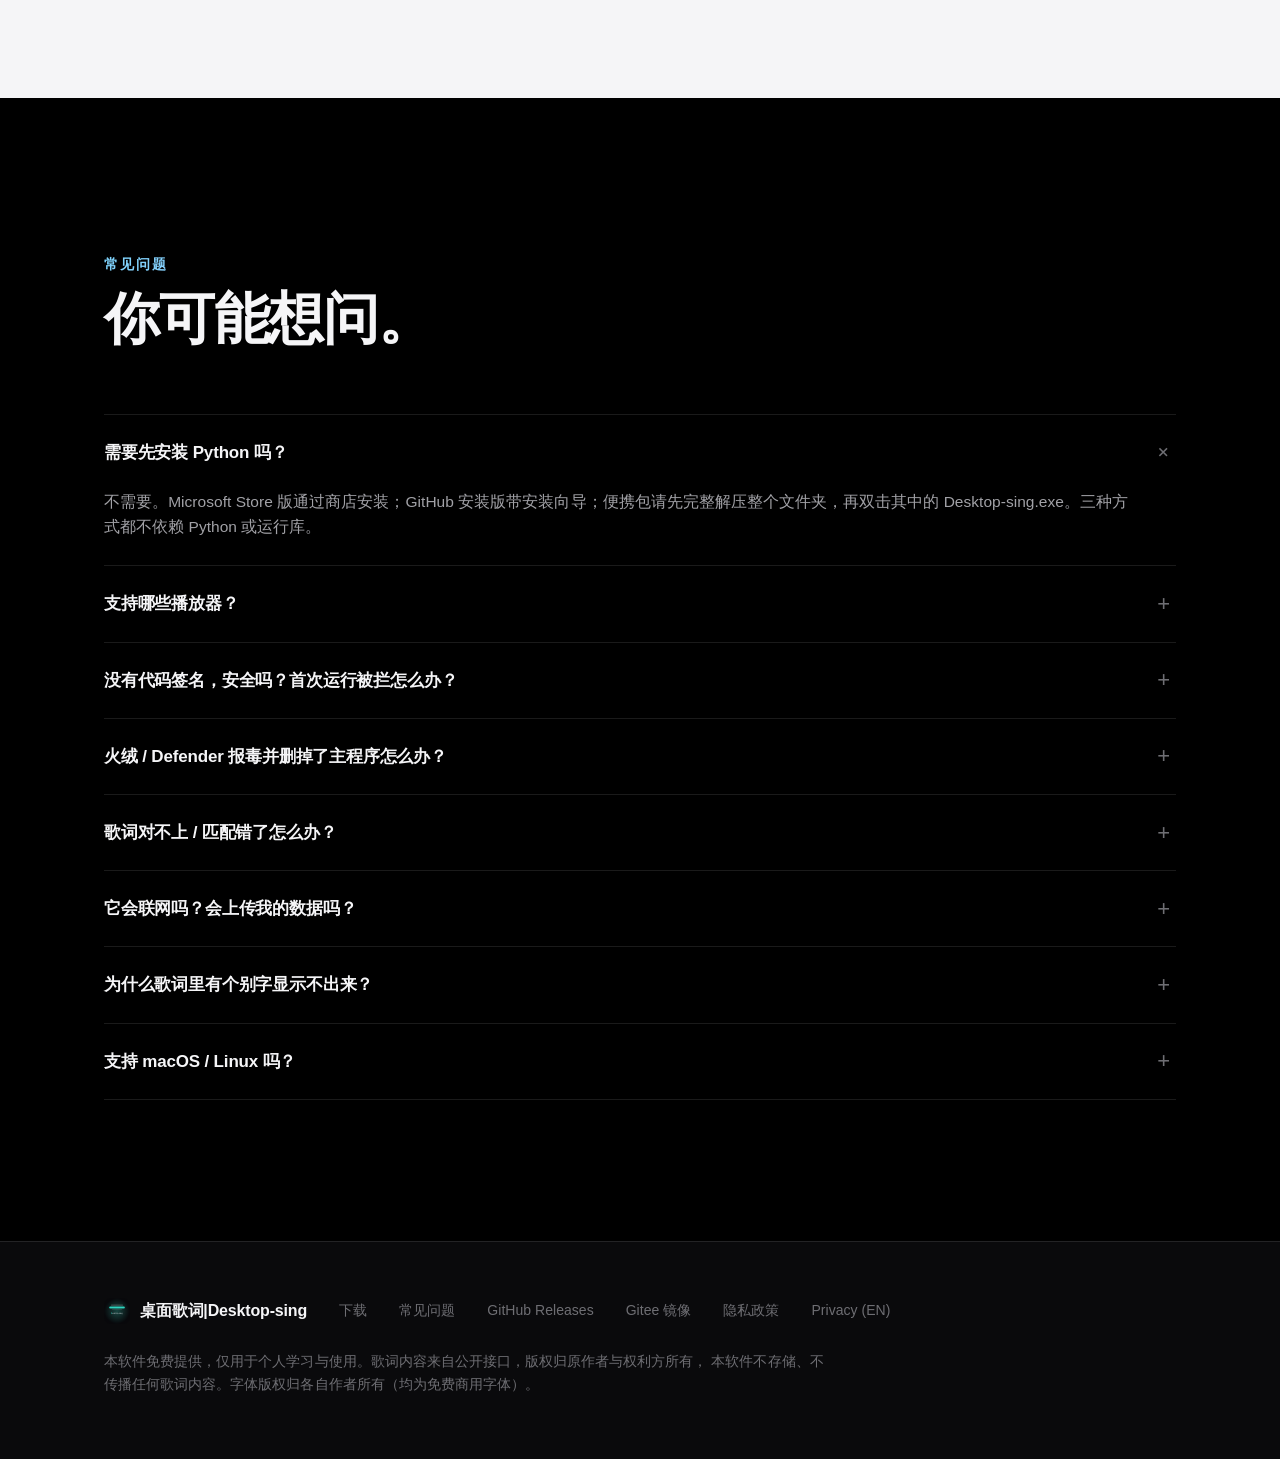
==== commit 81b96071: "v2.0.4 紧急修复：音频探测独立线程化 + WinRT await 全部加超时" ====
--- a/site/index.html
+++ b/site/index.html
@@ -345,7 +345,7 @@
           <span class="go">前往 Microsoft Store</span>
         </a>
 
-        <a class="dl reveal" style="--d:80ms" href="https://github.com/xiaohao8/Desktop-sing/releases/download/v2.0.3/Desktop-sing-v2.0.3-setup.exe" data-dl="github-setup" target="_blank" rel="noopener">
+        <a class="dl reveal" style="--d:80ms" href="https://github.com/xiaohao8/Desktop-sing/releases/download/v2.0.4/Desktop-sing-v2.0.4-setup.exe" data-dl="github-setup" target="_blank" rel="noopener">
           <span class="k">推荐 · 安装版</span>
           <span class="v">
             <svg viewBox="0 0 24 24" fill="none" stroke="currentColor" stroke-width="1.9"
@@ -353,13 +353,13 @@
               <path d="M7 17a5 5 0 0 1-.6-9.96A6.5 6.5 0 0 1 19 9.5a3.75 3.75 0 0 1-.5 7.5H7Z"/>
               <path d="M12 12v9m0 0 3.2-3.2M12 21l-3.2-3.2"/>
             </svg>
-            安装版 v2.0.3
+            安装版 v2.0.4
           </span>
           <span class="d">带安装向导，自动建快捷方式。GitHub 直链下载，无需登录。</span>
           <span class="go">前往下载</span>
         </a>
 
-        <a class="dl reveal" style="--d:160ms" href="https://github.com/xiaohao8/Desktop-sing/releases/download/v2.0.3/Desktop-sing-v2.0.3-portable.zip" data-dl="github-portable" target="_blank" rel="noopener">
+        <a class="dl reveal" style="--d:160ms" href="https://github.com/xiaohao8/Desktop-sing/releases/download/v2.0.4/Desktop-sing-v2.0.4-portable.zip" data-dl="github-portable" target="_blank" rel="noopener">
           <span class="k">解压即用</span>
           <span class="v">
             <svg viewBox="0 0 24 24" fill="none" stroke="currentColor" stroke-width="1.9"
@@ -367,7 +367,7 @@
               <path d="M7 17a5 5 0 0 1-.6-9.96A6.5 6.5 0 0 1 19 9.5a3.75 3.75 0 0 1-.5 7.5H7Z"/>
               <path d="M12 12v9m0 0 3.2-3.2M12 21l-3.2-3.2"/>
             </svg>
-            免安装版 v2.0.3
+            免安装版 v2.0.4
           </span>
           <span class="d">不用安装。必须完整解压整个文件夹，再双击其中的 Desktop-sing.exe；适合放 U 盘。</span>
           <span class="go">前往下载</span>
@@ -387,7 +387,7 @@
       </div>
 
       <div class="dl-meta reveal" style="--d:140ms">
-        <span>下载版 v2.0.3</span>
+        <span>下载版 v2.0.4</span>
         <span>Windows 10 / 11</span>
         <span>安装版 25 MB · 免安装版 33 MB</span>
         <span>本地运行，不上传任何数据</span>
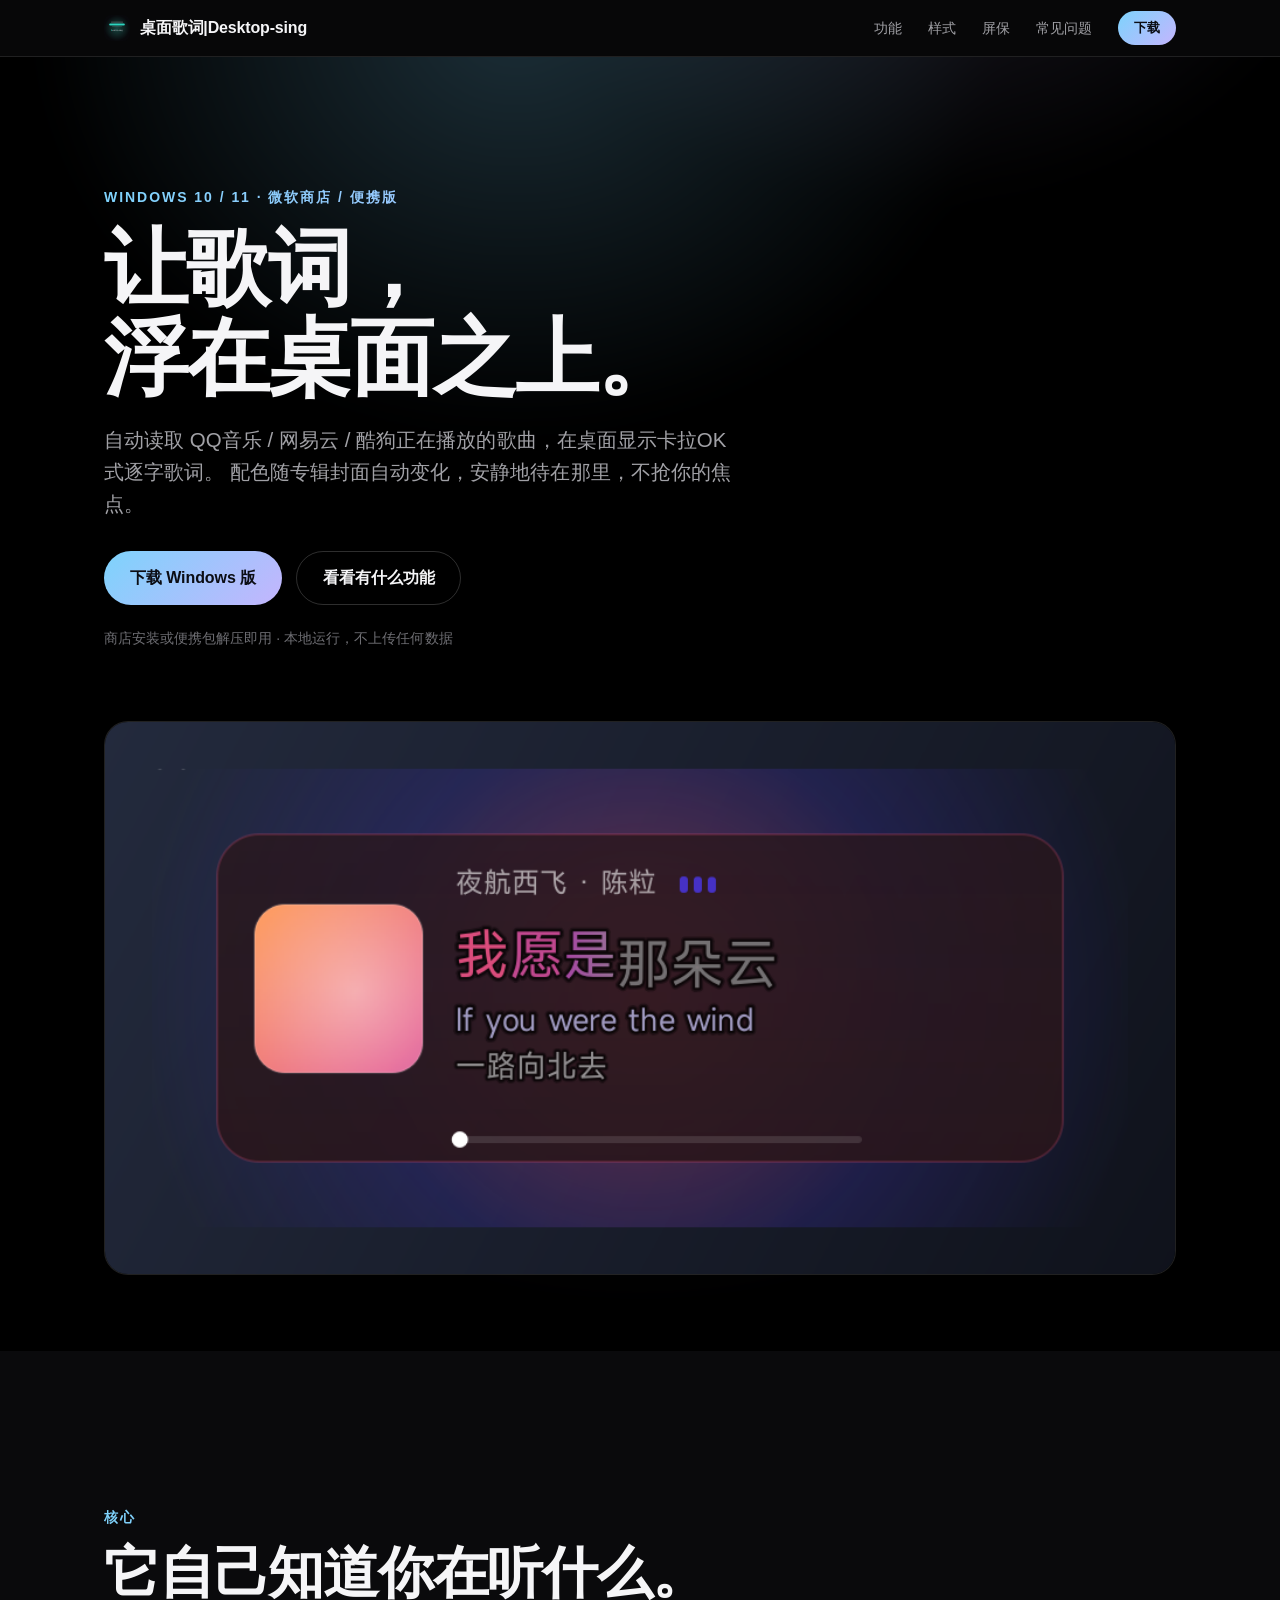
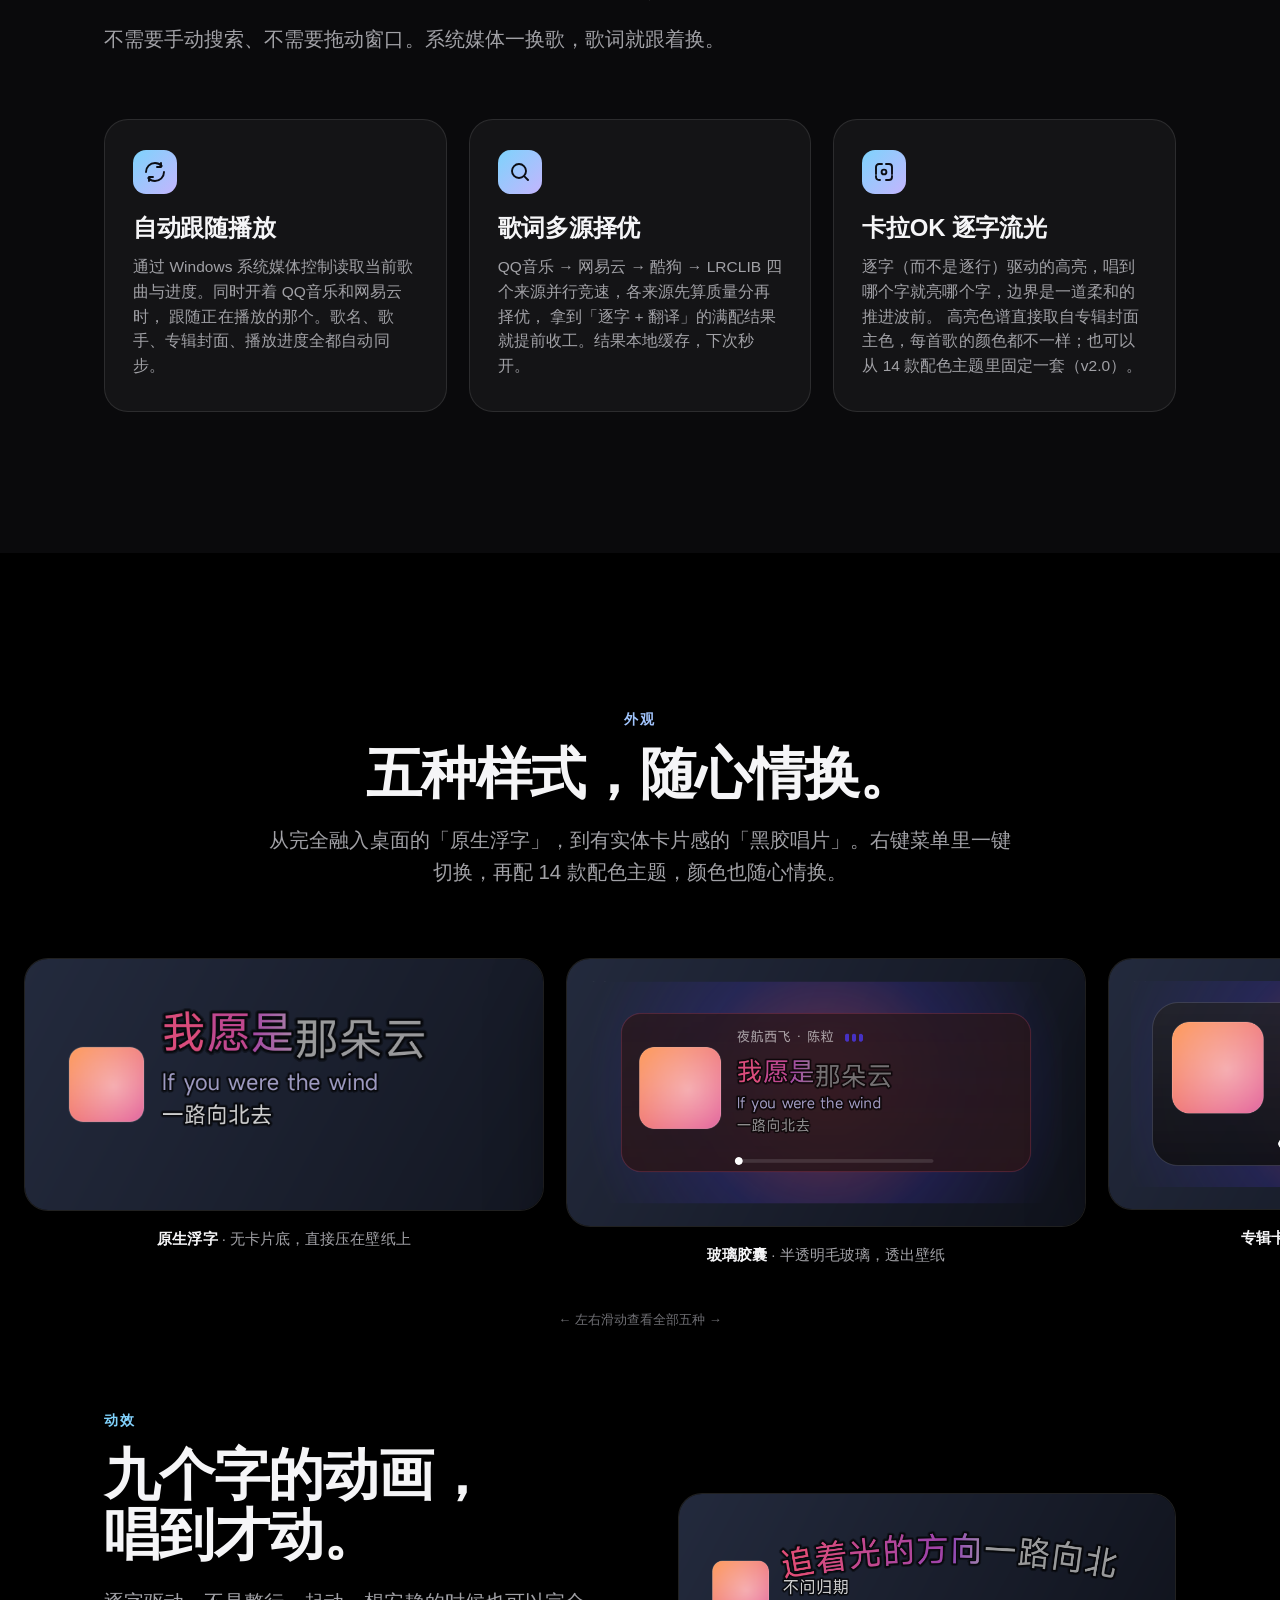
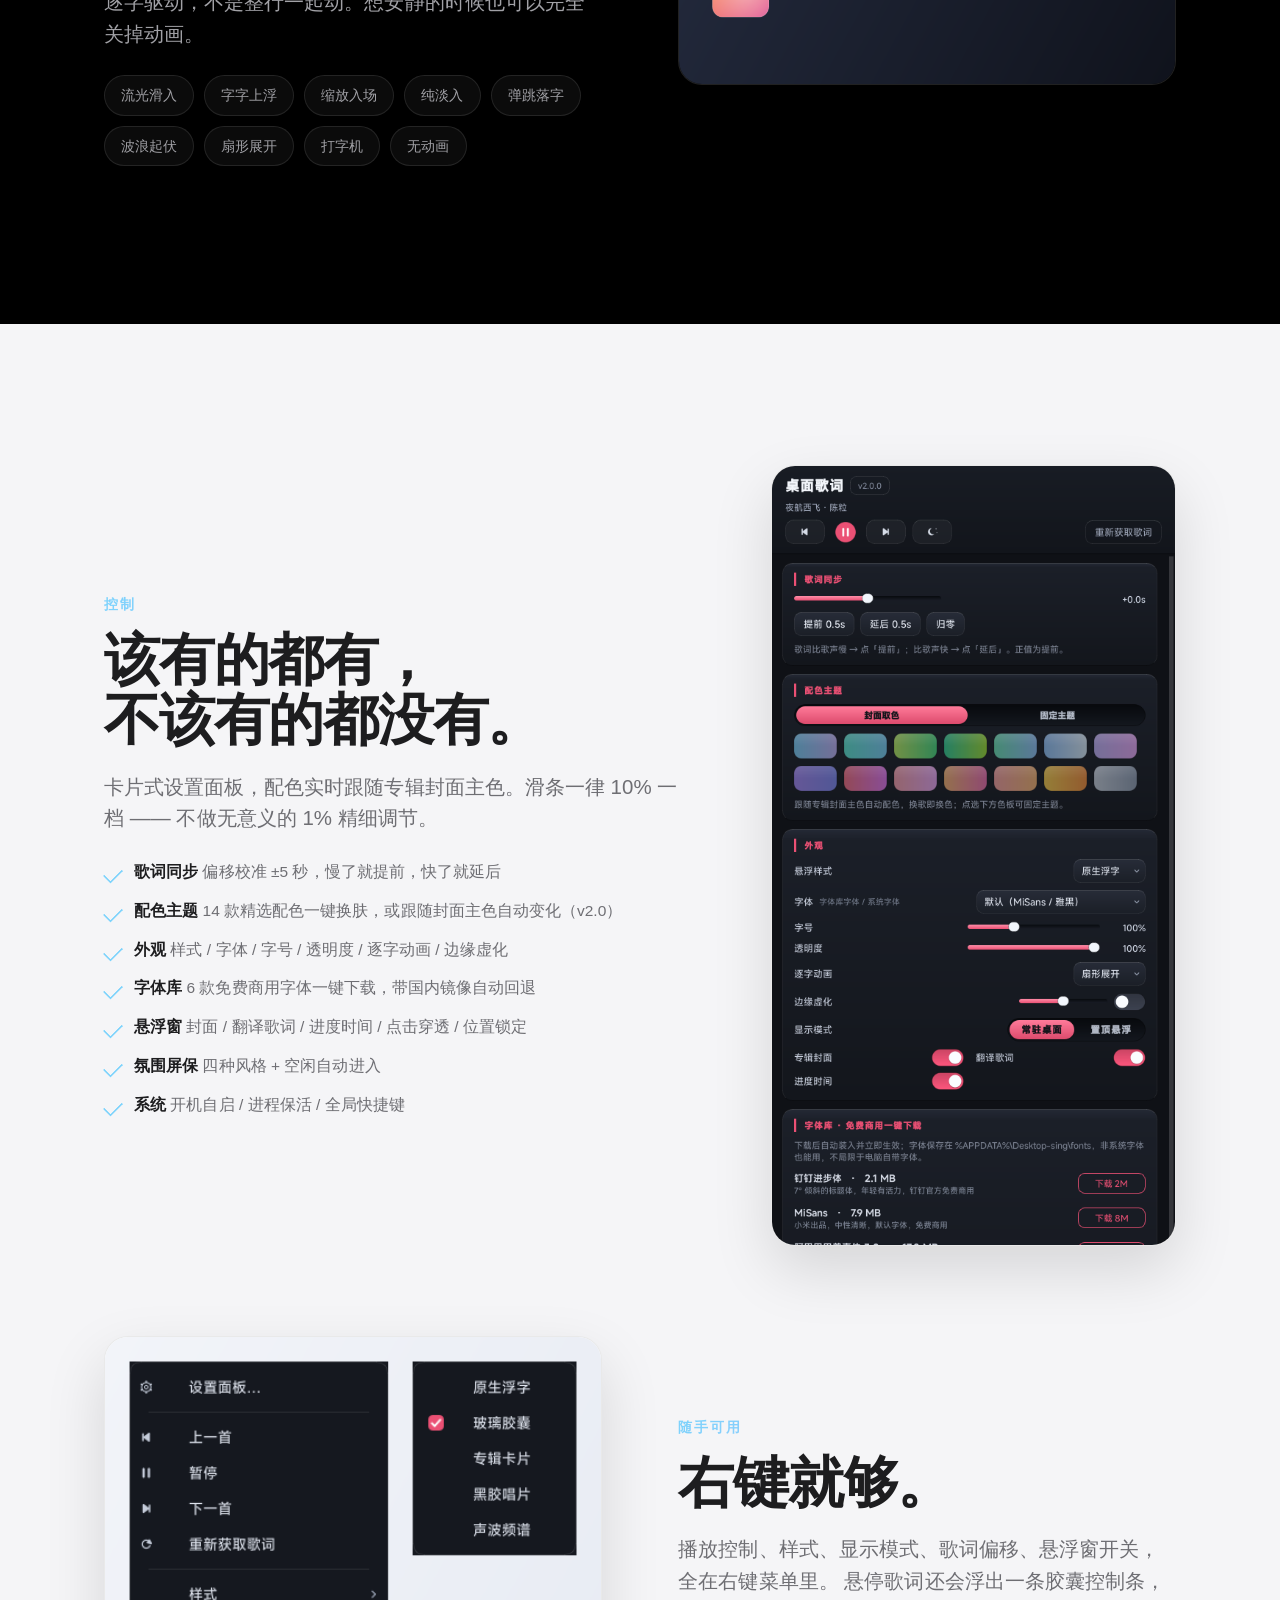
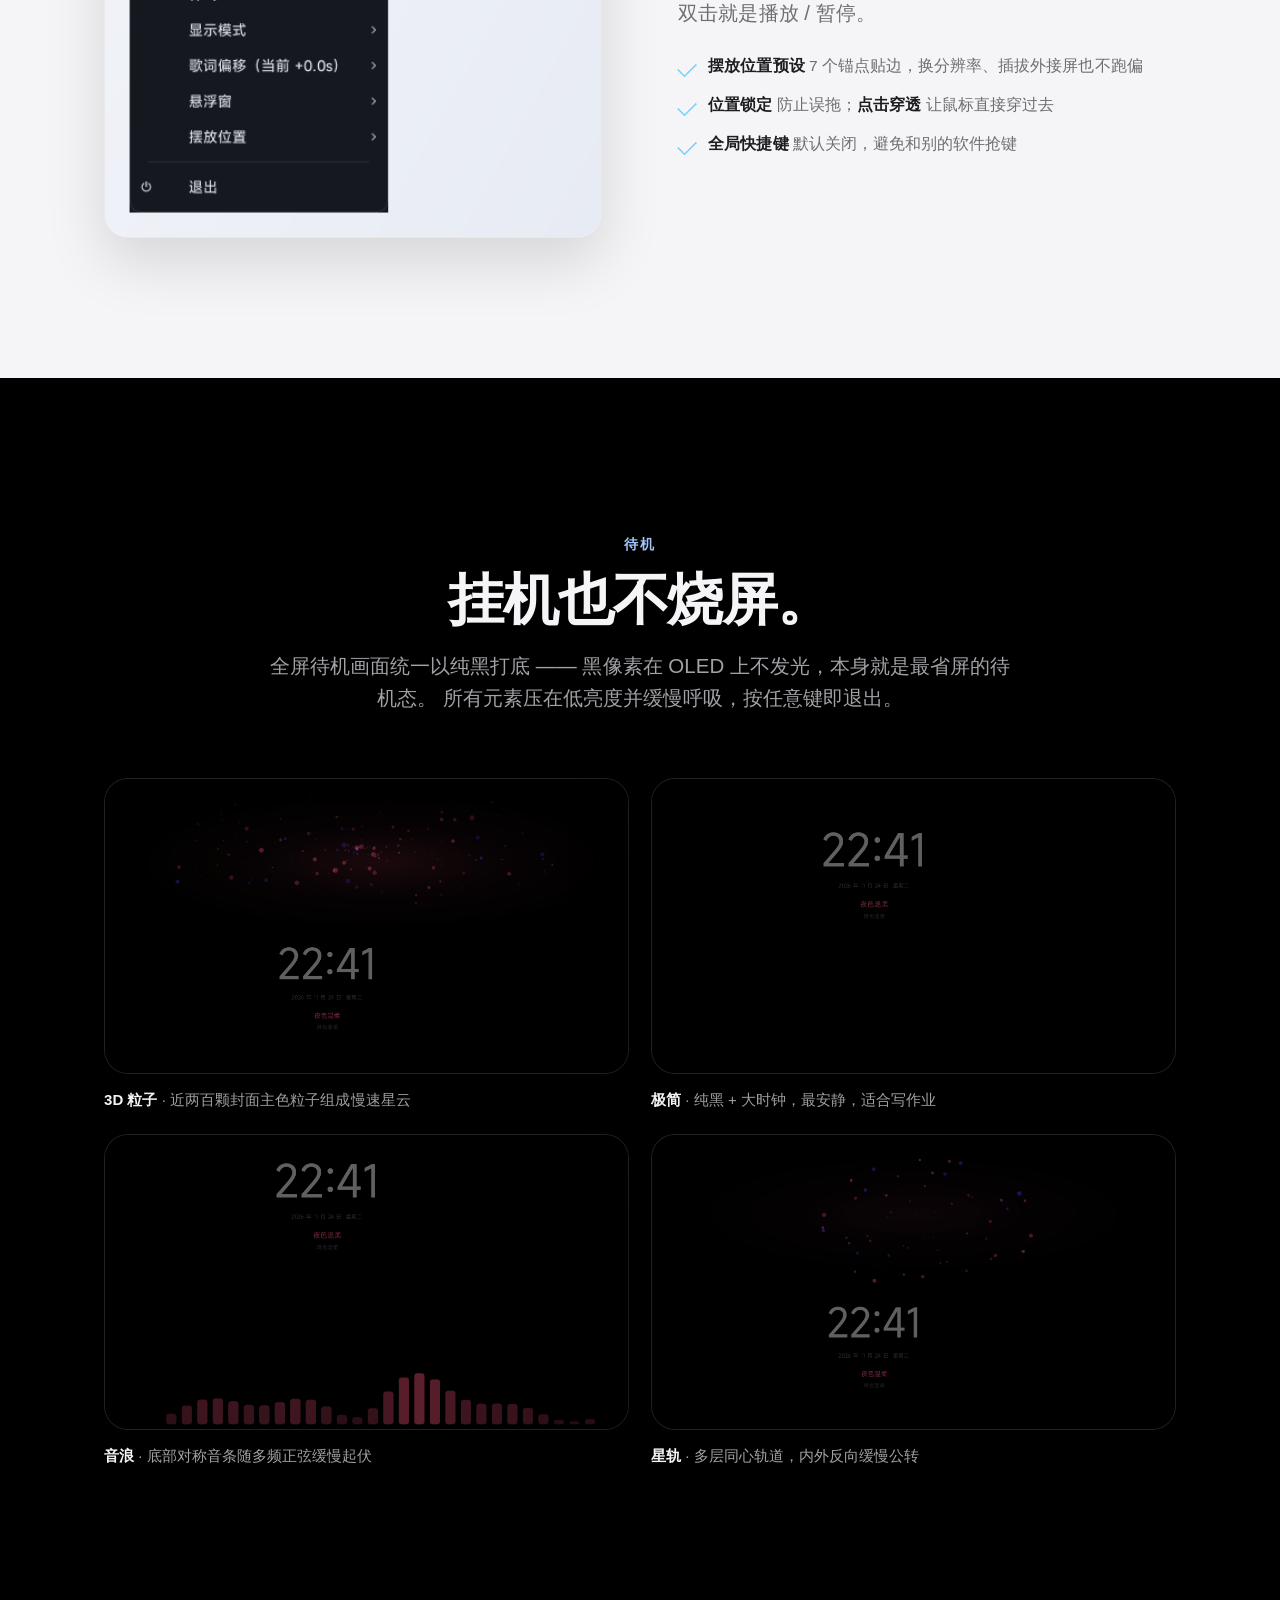
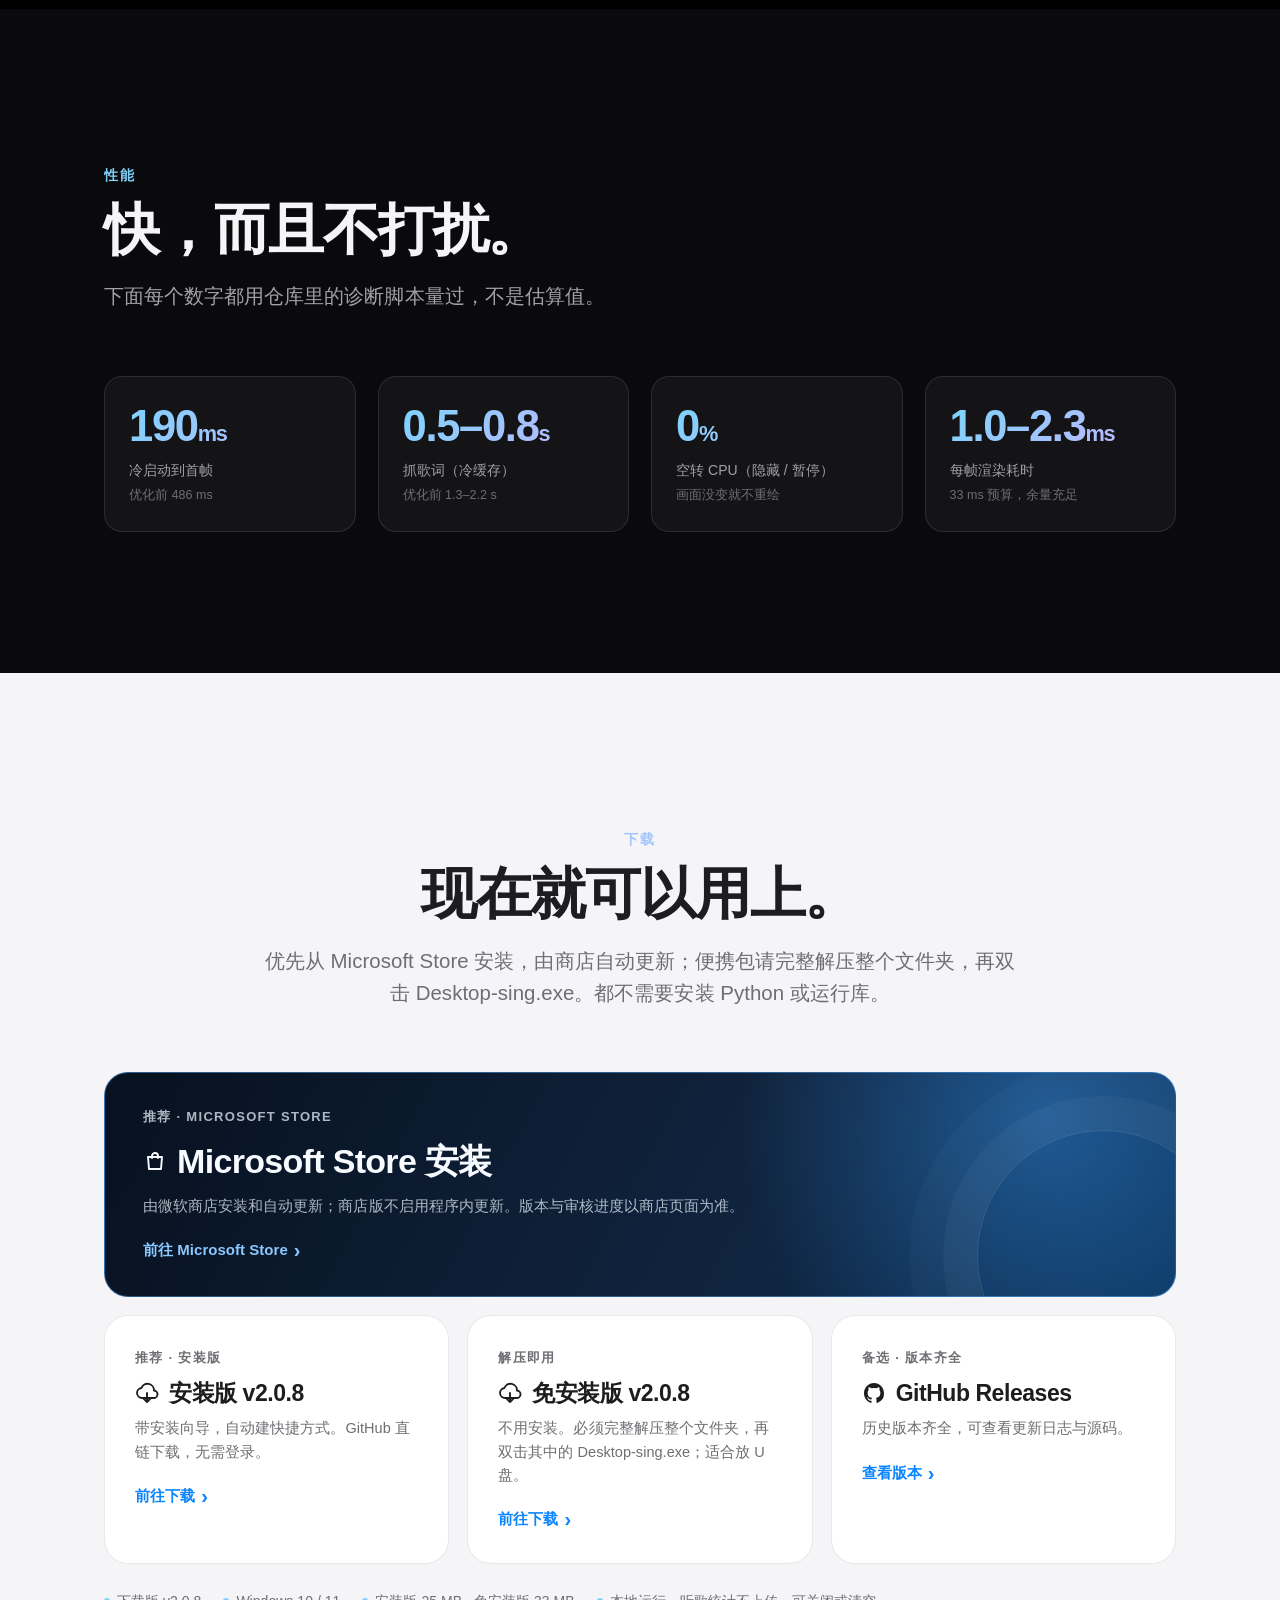
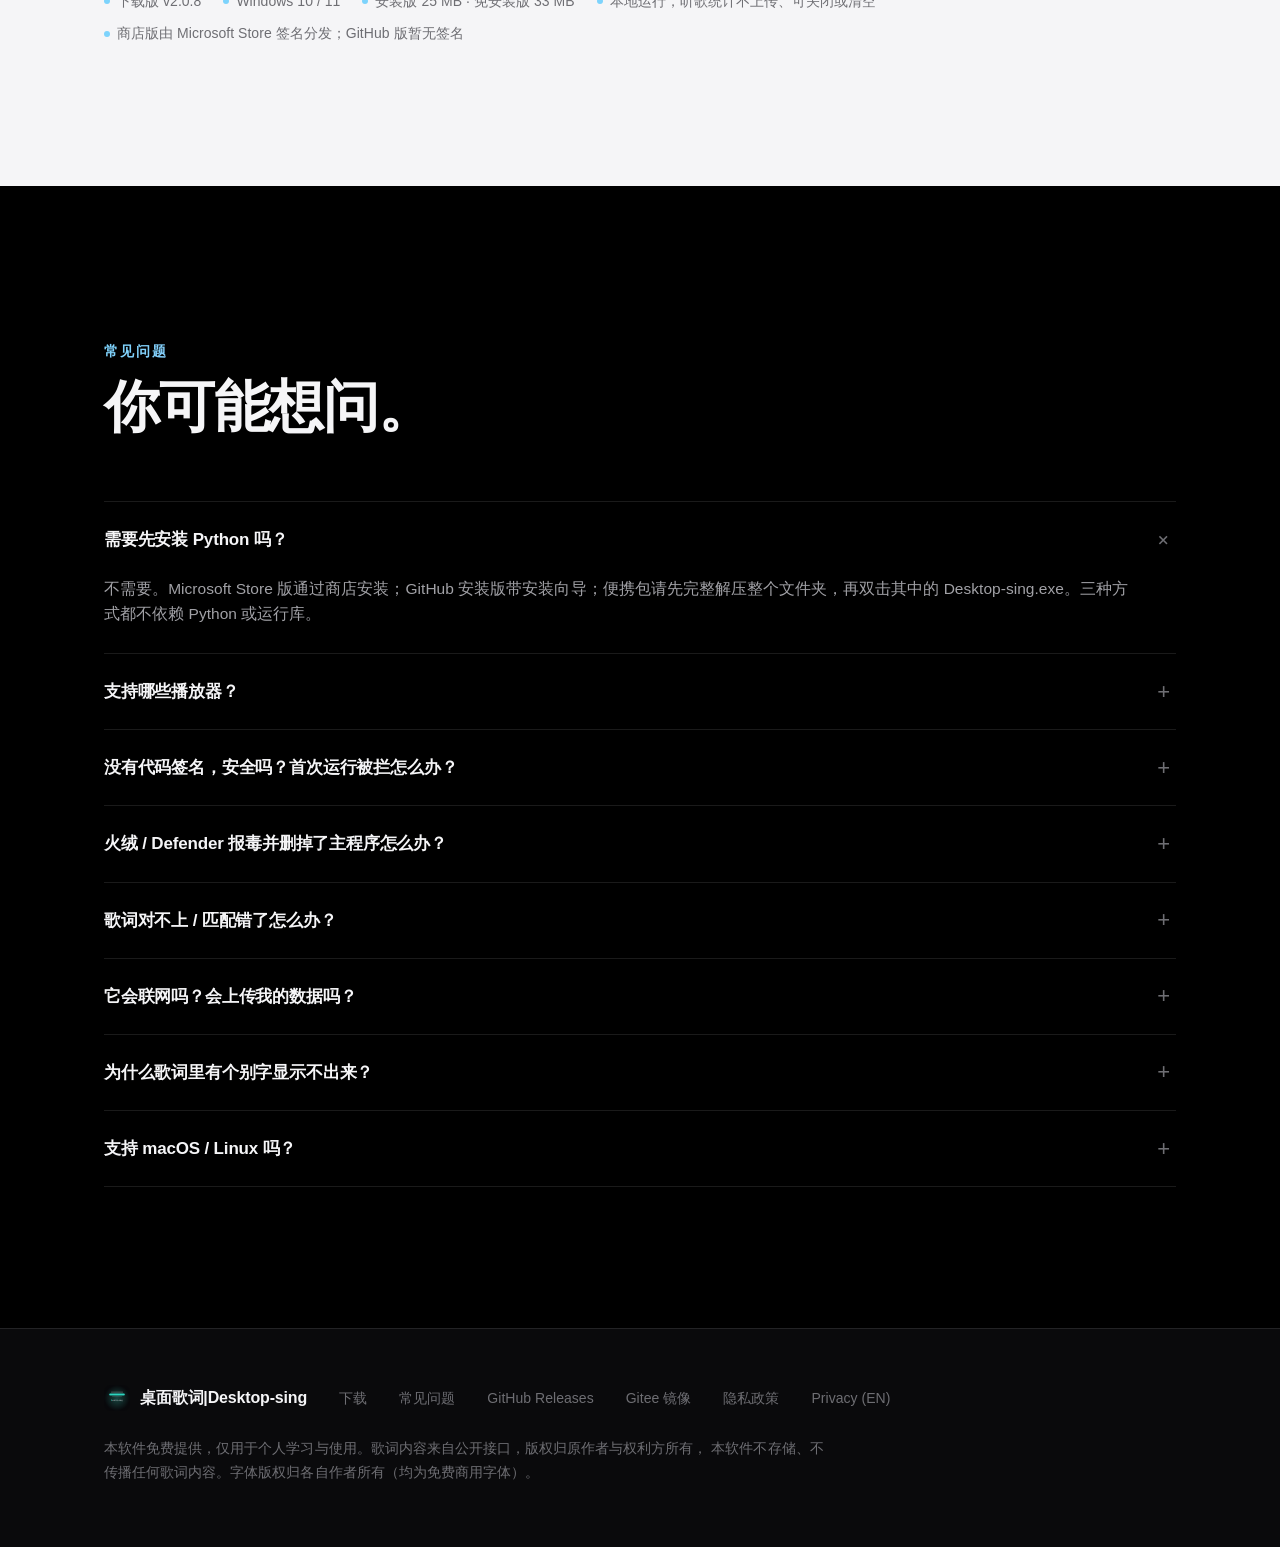
==== commit a7736c5c: "release: v2.0.8 播放器主界面与听歌统计" ====
--- a/site/index.html
+++ b/site/index.html
@@ -21,10 +21,10 @@
 <meta name="twitter:title" content="桌面歌词|Desktop-sing · 让歌词浮在桌面之上">
 <meta name="twitter:description" content="自动跟随播放 · 卡拉OK逐字歌词 · 5 种样式 · 4 种氛围屏保。微软商店安装或便携包解压即用，Windows 10/11。">
 <meta name="twitter:image" content="https://music.202271.xyz/assets/hero.png">
-<link rel="icon" href="assets/favicon-32.png?v=394512fa34" sizes="32x32">
-<link rel="icon" href="assets/icon-256.png?v=394512fa34" sizes="256x256">
-<link rel="apple-touch-icon" href="assets/apple-touch-icon.png?v=394512fa34">
-<link rel="stylesheet" href="assets/style.css?v=394512fa34">
+<link rel="icon" href="assets/favicon-32.png?v=a84f6c4a6b" sizes="32x32">
+<link rel="icon" href="assets/icon-256.png?v=a84f6c4a6b" sizes="256x256">
+<link rel="apple-touch-icon" href="assets/apple-touch-icon.png?v=a84f6c4a6b">
+<link rel="stylesheet" href="assets/style.css?v=a84f6c4a6b">
 <script>
 /* 渐进增强开关（同步执行，早于首次绘制，所以不会闪一下再隐藏）：
    style.css 里 .reveal 默认是可见的，只有 <html> 带上 js 类才启用"先隐藏、滚动入场"。
@@ -51,7 +51,7 @@
 <header class="nav">
   <div class="wrap">
     <a class="brand" href="#top">
-      <img src="assets/icon-180.png?v=394512fa34" alt="">
+      <img src="assets/icon-180.png?v=a84f6c4a6b" alt="">
       <span>桌面歌词|Desktop-sing</span>
     </a>
     <nav class="nav-links">
@@ -85,7 +85,7 @@
 
       <div class="hero-shot">
         <div class="shot">
-          <img src="assets/hero.png?v=394512fa34" alt="玻璃胶囊样式的桌面歌词" loading="eager" decoding="async">
+          <img src="assets/hero.png?v=a84f6c4a6b" alt="玻璃胶囊样式的桌面歌词" loading="eager" decoding="async">
         </div>
       </div>
     </div>
@@ -158,23 +158,23 @@
 
     <div class="gallery">
       <figure class="reveal" style="--d:0ms">
-        <div class="shot"><img src="assets/style-native.png?v=394512fa34" alt="原生浮字样式" loading="lazy" decoding="async"></div>
+        <div class="shot"><img src="assets/style-native.png?v=a84f6c4a6b" alt="原生浮字样式" loading="lazy" decoding="async"></div>
         <figcaption><b>原生浮字</b> · 无卡片底，直接压在壁纸上</figcaption>
       </figure>
       <figure class="reveal" style="--d:70ms">
-        <div class="shot"><img src="assets/style-glass.png?v=394512fa34" alt="玻璃胶囊样式" loading="lazy" decoding="async"></div>
+        <div class="shot"><img src="assets/style-glass.png?v=a84f6c4a6b" alt="玻璃胶囊样式" loading="lazy" decoding="async"></div>
         <figcaption><b>玻璃胶囊</b> · 半透明毛玻璃，透出壁纸</figcaption>
       </figure>
       <figure class="reveal" style="--d:140ms">
-        <div class="shot"><img src="assets/style-ios.png?v=394512fa34" alt="专辑卡片样式" loading="lazy" decoding="async"></div>
+        <div class="shot"><img src="assets/style-ios.png?v=a84f6c4a6b" alt="专辑卡片样式" loading="lazy" decoding="async"></div>
         <figcaption><b>专辑卡片</b> · 圆角大卡片，最耐看的一套</figcaption>
       </figure>
       <figure class="reveal" style="--d:210ms">
-        <div class="shot"><img src="assets/style-vinyl.png?v=394512fa34" alt="黑胶唱片样式" loading="lazy" decoding="async"></div>
+        <div class="shot"><img src="assets/style-vinyl.png?v=a84f6c4a6b" alt="黑胶唱片样式" loading="lazy" decoding="async"></div>
         <figcaption><b>黑胶唱片</b> · 唱片随播放旋转，中心贴专辑封面</figcaption>
       </figure>
       <figure class="reveal" style="--d:280ms">
-        <div class="shot"><img src="assets/style-spotify.png?v=394512fa34" alt="声波频谱样式" loading="lazy" decoding="async"></div>
+        <div class="shot"><img src="assets/style-spotify.png?v=a84f6c4a6b" alt="声波频谱样式" loading="lazy" decoding="async"></div>
         <figcaption><b>声波频谱</b> · 极简排版 + 声波律动</figcaption>
       </figure>
     </div>
@@ -195,7 +195,7 @@
           </ul>
         </div>
         <div class="reveal" style="--d:120ms">
-          <div class="shot"><img src="assets/anim-fan.png?v=394512fa34" alt="扇形展开逐字动画" loading="lazy" decoding="async"></div>
+          <div class="shot"><img src="assets/anim-fan.png?v=a84f6c4a6b" alt="扇形展开逐字动画" loading="lazy" decoding="async"></div>
         </div>
       </div>
     </div>
@@ -222,13 +222,13 @@
           </ul>
         </div>
         <div class="reveal" style="--d:120ms">
-          <div class="shot"><img src="assets/panel.png?v=394512fa34" alt="设置面板" loading="lazy" decoding="async"></div>
+          <div class="shot"><img src="assets/panel.png?v=a84f6c4a6b" alt="设置面板" loading="lazy" decoding="async"></div>
         </div>
       </div>
 
       <div class="split" style="margin-top:clamp(48px,7vw,96px)">
         <div class="reveal">
-          <div class="shot"><img src="assets/menu.png?v=394512fa34" alt="右键菜单" loading="lazy" decoding="async"></div>
+          <div class="shot"><img src="assets/menu.png?v=a84f6c4a6b" alt="右键菜单" loading="lazy" decoding="async"></div>
         </div>
         <div class="reveal" style="--d:120ms">
           <p class="eyebrow">随手可用</p>
@@ -261,19 +261,19 @@
 
       <div class="grid2">
         <figure class="reveal" style="--d:0ms">
-          <div class="shot"><img src="assets/saver-particle.png?v=394512fa34" alt="3D 粒子屏保" loading="lazy" decoding="async"></div>
+          <div class="shot"><img src="assets/saver-particle.png?v=a84f6c4a6b" alt="3D 粒子屏保" loading="lazy" decoding="async"></div>
           <figcaption><b>3D 粒子</b> · 近两百颗封面主色粒子组成慢速星云</figcaption>
         </figure>
         <figure class="reveal" style="--d:80ms">
-          <div class="shot"><img src="assets/saver-minimal.png?v=394512fa34" alt="极简时钟屏保" loading="lazy" decoding="async"></div>
+          <div class="shot"><img src="assets/saver-minimal.png?v=a84f6c4a6b" alt="极简时钟屏保" loading="lazy" decoding="async"></div>
           <figcaption><b>极简</b> · 纯黑 + 大时钟，最安静，适合写作业</figcaption>
         </figure>
         <figure class="reveal" style="--d:160ms">
-          <div class="shot"><img src="assets/saver-bars.png?v=394512fa34" alt="音浪屏保" loading="lazy" decoding="async"></div>
+          <div class="shot"><img src="assets/saver-bars.png?v=a84f6c4a6b" alt="音浪屏保" loading="lazy" decoding="async"></div>
           <figcaption><b>音浪</b> · 底部对称音条随多频正弦缓慢起伏</figcaption>
         </figure>
         <figure class="reveal" style="--d:240ms">
-          <div class="shot"><img src="assets/saver-orbits.png?v=394512fa34" alt="星轨屏保" loading="lazy" decoding="async"></div>
+          <div class="shot"><img src="assets/saver-orbits.png?v=a84f6c4a6b" alt="星轨屏保" loading="lazy" decoding="async"></div>
           <figcaption><b>星轨</b> · 多层同心轨道，内外反向缓慢公转</figcaption>
         </figure>
       </div>
@@ -345,7 +345,7 @@
           <span class="go">前往 Microsoft Store</span>
         </a>
 
-        <a class="dl reveal" style="--d:80ms" href="https://github.com/xiaohao8/Desktop-sing/releases/download/v2.0.4/Desktop-sing-v2.0.4-setup.exe" data-dl="github-setup" target="_blank" rel="noopener">
+        <a class="dl reveal" style="--d:80ms" href="https://github.com/xiaohao8/Desktop-sing/releases/download/v2.0.8/Desktop-sing-v2.0.8-setup.exe" data-dl="github-setup" target="_blank" rel="noopener">
           <span class="k">推荐 · 安装版</span>
           <span class="v">
             <svg viewBox="0 0 24 24" fill="none" stroke="currentColor" stroke-width="1.9"
@@ -353,13 +353,13 @@
               <path d="M7 17a5 5 0 0 1-.6-9.96A6.5 6.5 0 0 1 19 9.5a3.75 3.75 0 0 1-.5 7.5H7Z"/>
               <path d="M12 12v9m0 0 3.2-3.2M12 21l-3.2-3.2"/>
             </svg>
-            安装版 v2.0.4
+            安装版 v2.0.8
           </span>
           <span class="d">带安装向导，自动建快捷方式。GitHub 直链下载，无需登录。</span>
           <span class="go">前往下载</span>
         </a>
 
-        <a class="dl reveal" style="--d:160ms" href="https://github.com/xiaohao8/Desktop-sing/releases/download/v2.0.4/Desktop-sing-v2.0.4-portable.zip" data-dl="github-portable" target="_blank" rel="noopener">
+        <a class="dl reveal" style="--d:160ms" href="https://github.com/xiaohao8/Desktop-sing/releases/download/v2.0.8/Desktop-sing-v2.0.8-portable.zip" data-dl="github-portable" target="_blank" rel="noopener">
           <span class="k">解压即用</span>
           <span class="v">
             <svg viewBox="0 0 24 24" fill="none" stroke="currentColor" stroke-width="1.9"
@@ -367,7 +367,7 @@
               <path d="M7 17a5 5 0 0 1-.6-9.96A6.5 6.5 0 0 1 19 9.5a3.75 3.75 0 0 1-.5 7.5H7Z"/>
               <path d="M12 12v9m0 0 3.2-3.2M12 21l-3.2-3.2"/>
             </svg>
-            免安装版 v2.0.4
+            免安装版 v2.0.8
           </span>
           <span class="d">不用安装。必须完整解压整个文件夹，再双击其中的 Desktop-sing.exe；适合放 U 盘。</span>
           <span class="go">前往下载</span>
@@ -387,10 +387,10 @@
       </div>
 
       <div class="dl-meta reveal" style="--d:140ms">
-        <span>下载版 v2.0.4</span>
+        <span>下载版 v2.0.8</span>
         <span>Windows 10 / 11</span>
         <span>安装版 25 MB · 免安装版 33 MB</span>
-        <span>本地运行，不上传任何数据</span>
+          <span>本地运行，听歌统计不上传、可关闭或清空</span>
         <span>商店版由 Microsoft Store 签名分发；GitHub 版暂无签名</span>
       </div>
     </div>
@@ -462,7 +462,7 @@
   <div class="wrap">
     <div class="row">
       <a class="brand" href="#top" style="color:var(--d-text)">
-        <img src="assets/icon-180.png?v=394512fa34" alt="">
+        <img src="assets/icon-180.png?v=a84f6c4a6b" alt="">
         <span>桌面歌词|Desktop-sing</span>
       </a>
       <a href="#download">下载</a>
@@ -479,6 +479,6 @@
   </div>
 </footer>
 
-<script src="assets/main.js?v=394512fa34" defer></script>
+<script src="assets/main.js?v=a84f6c4a6b" defer></script>
 </body>
 </html>
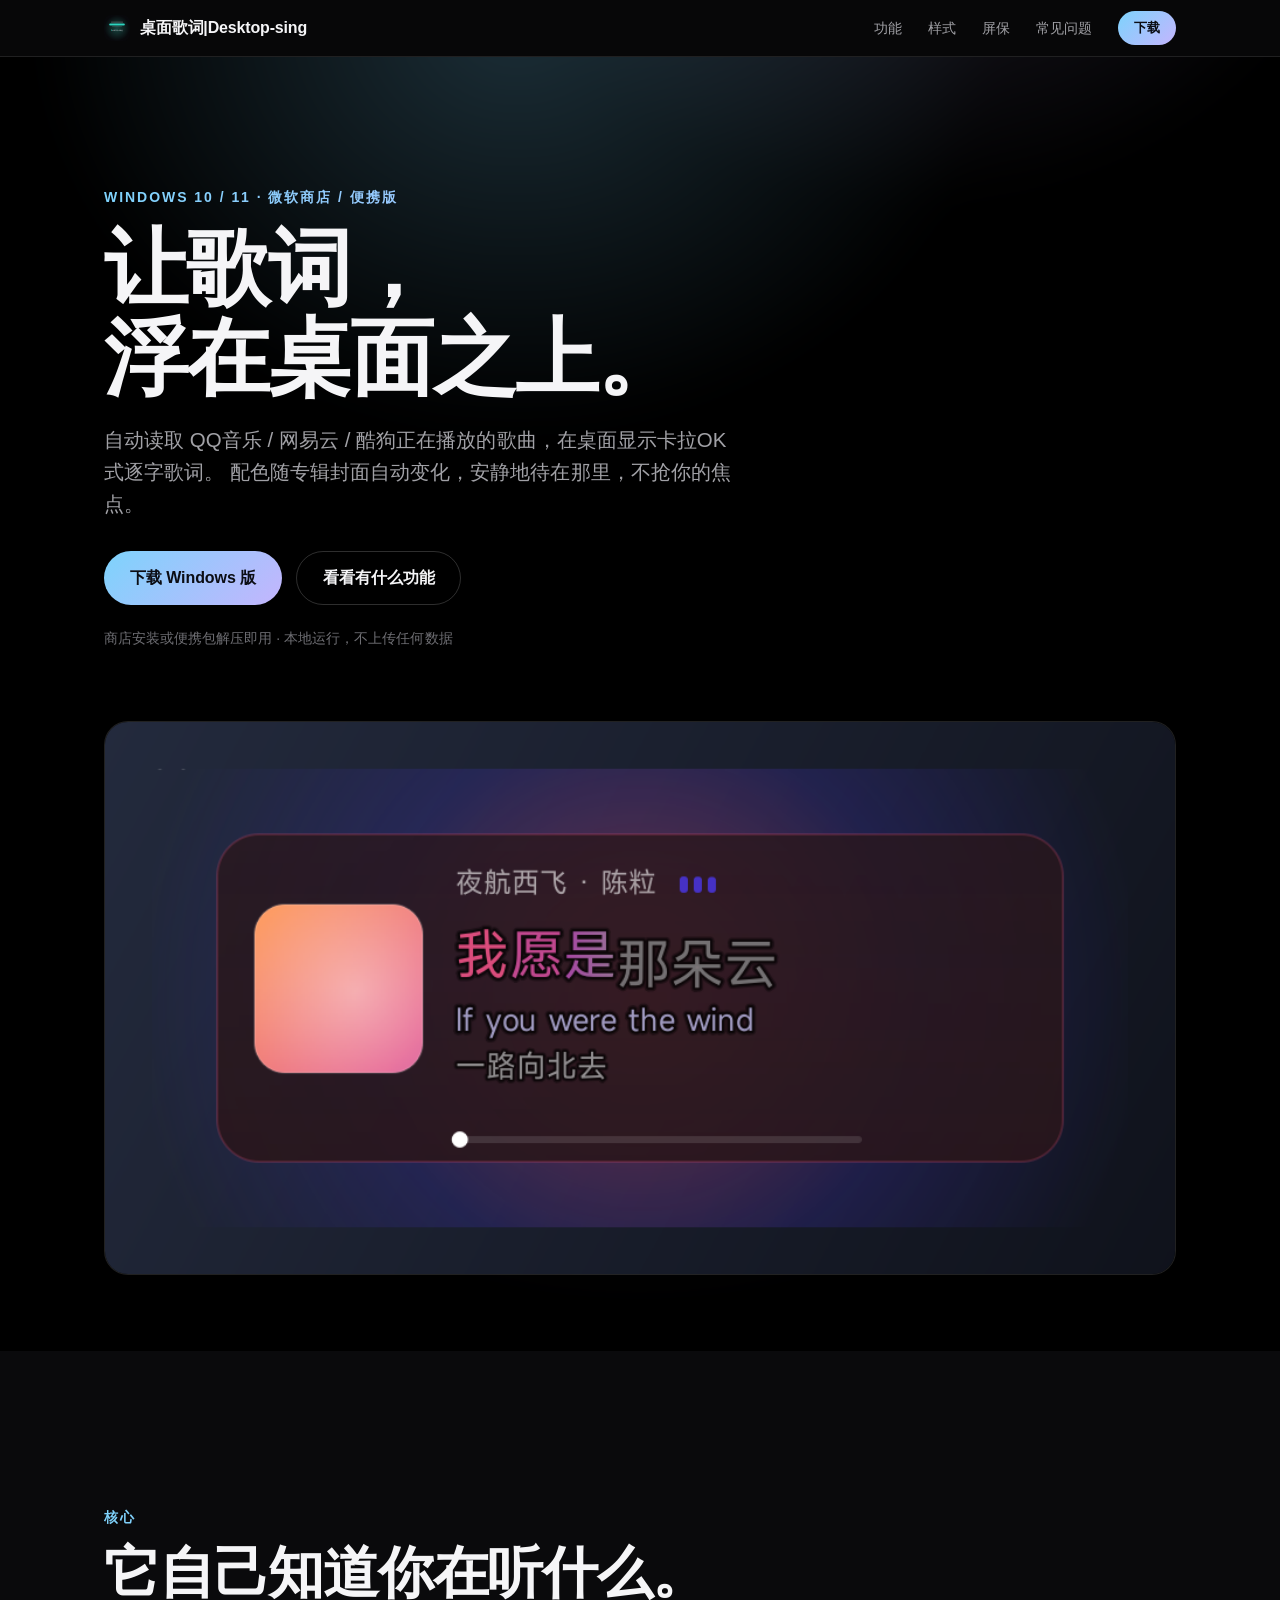
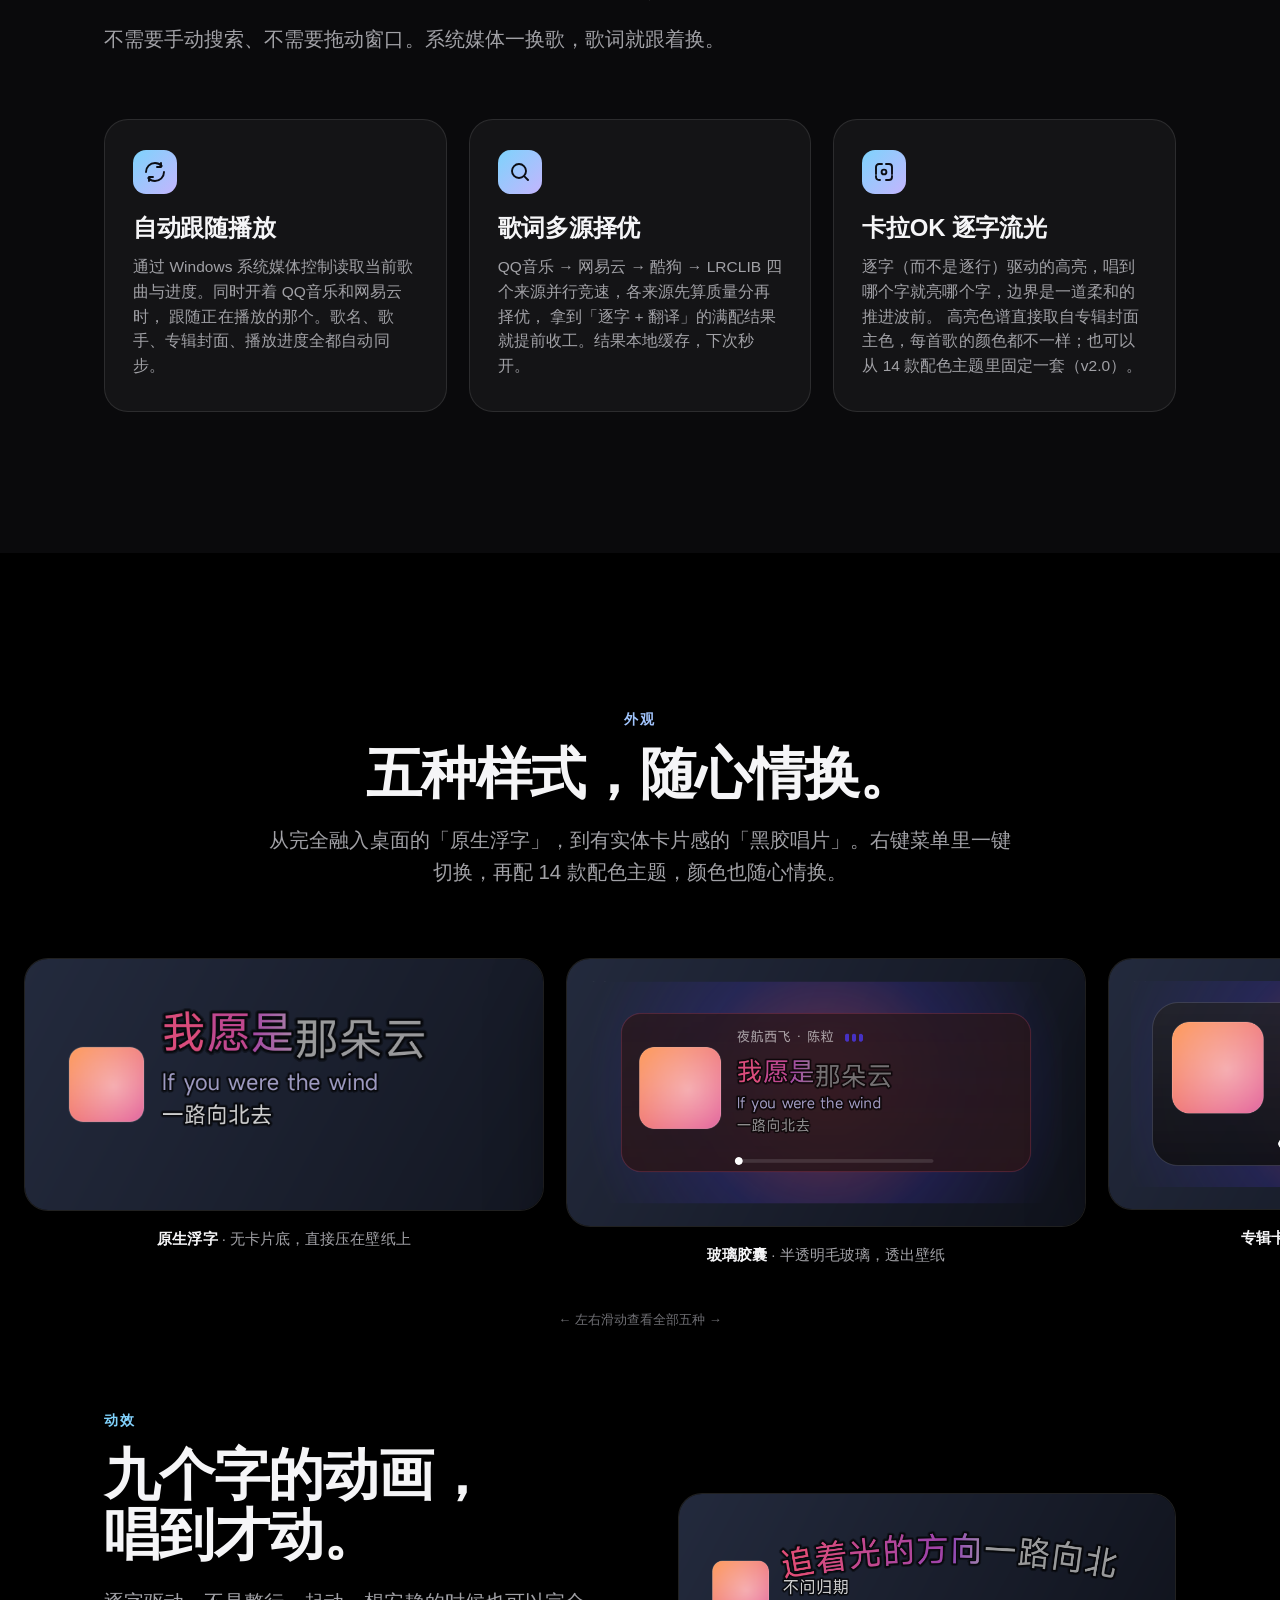
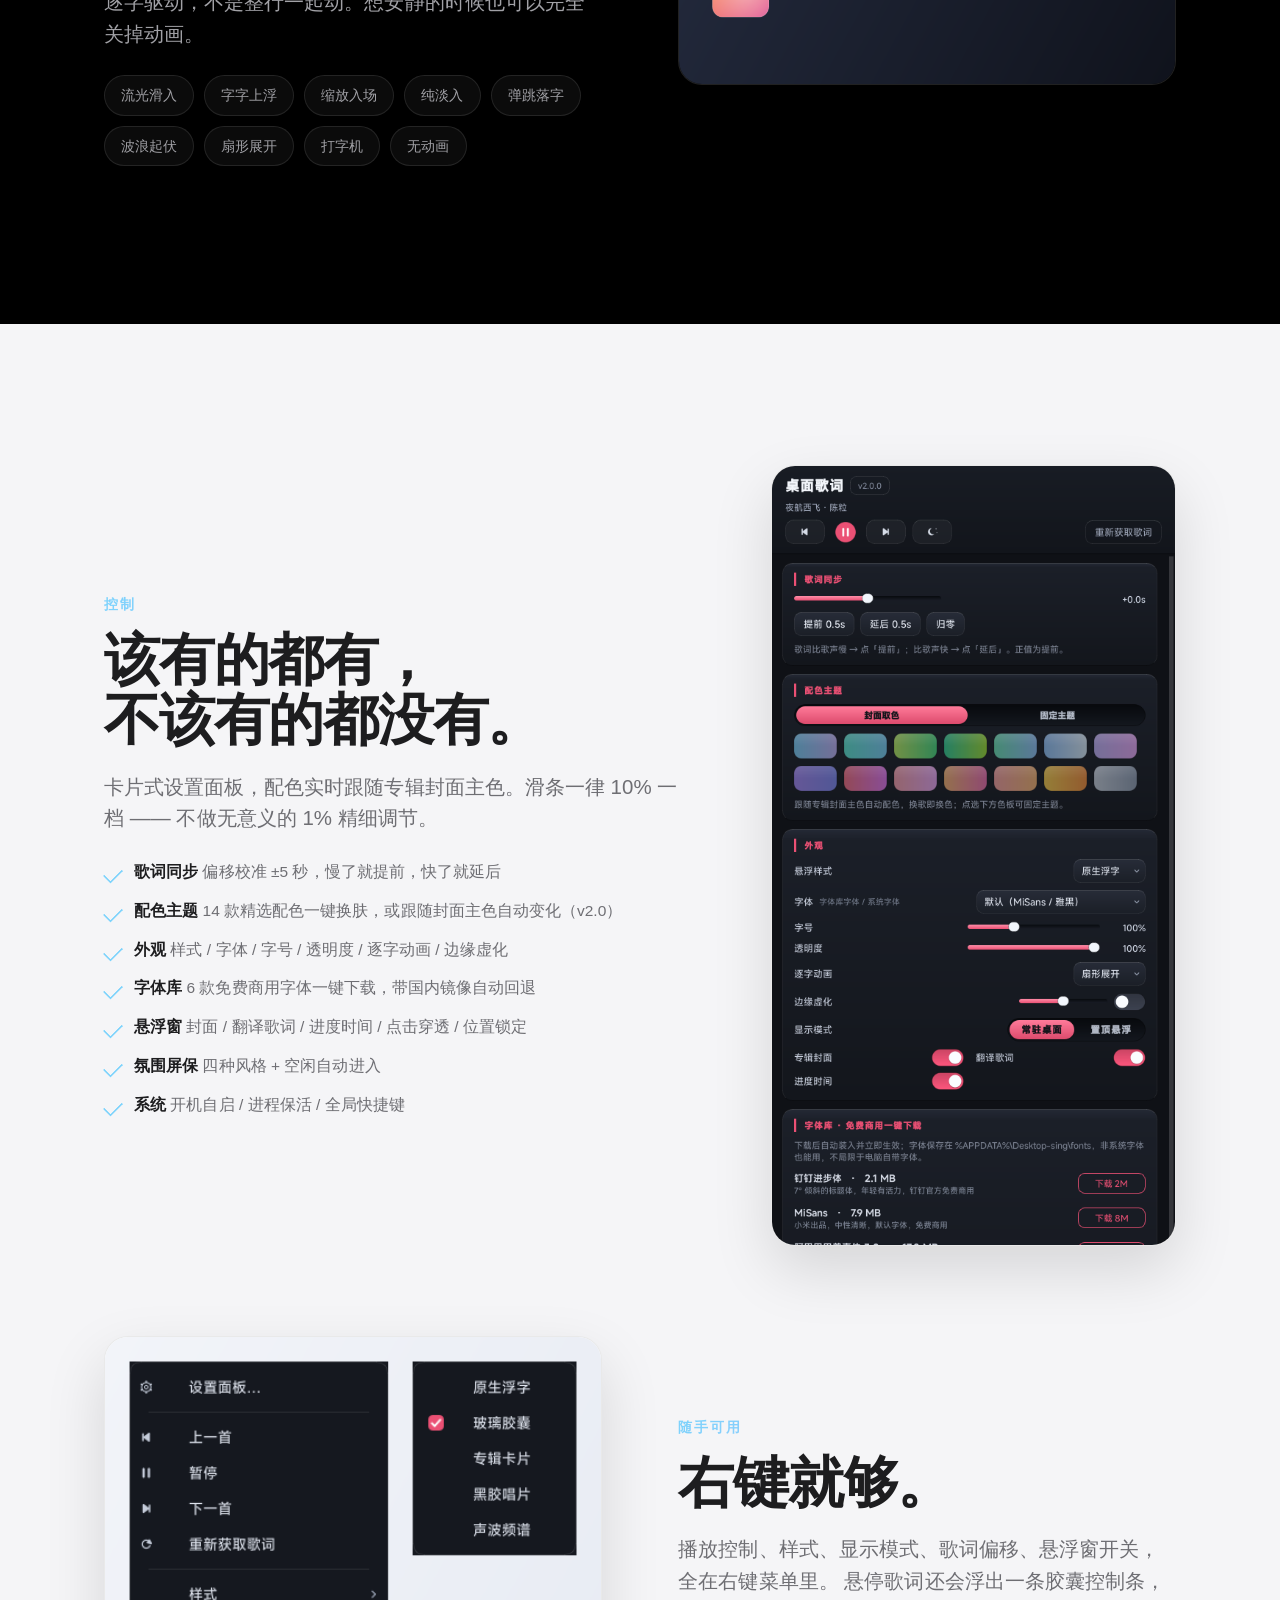
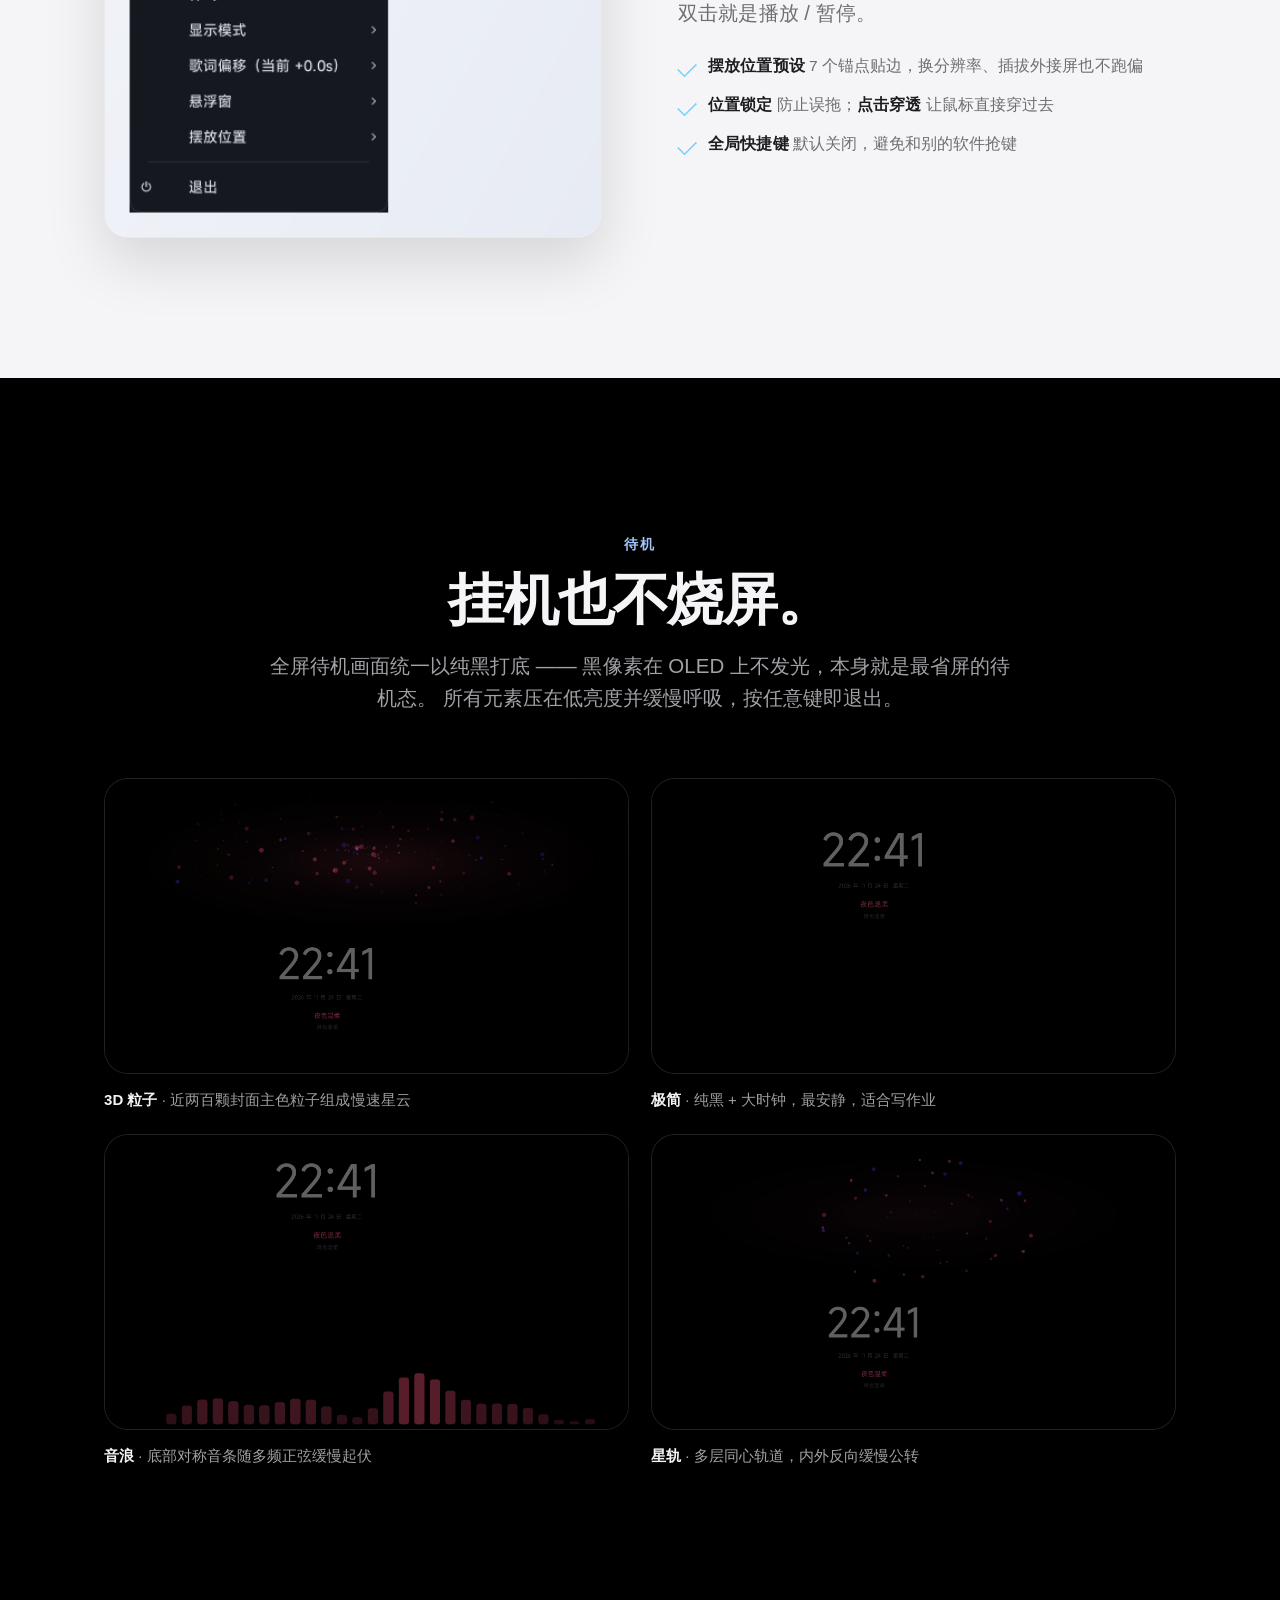
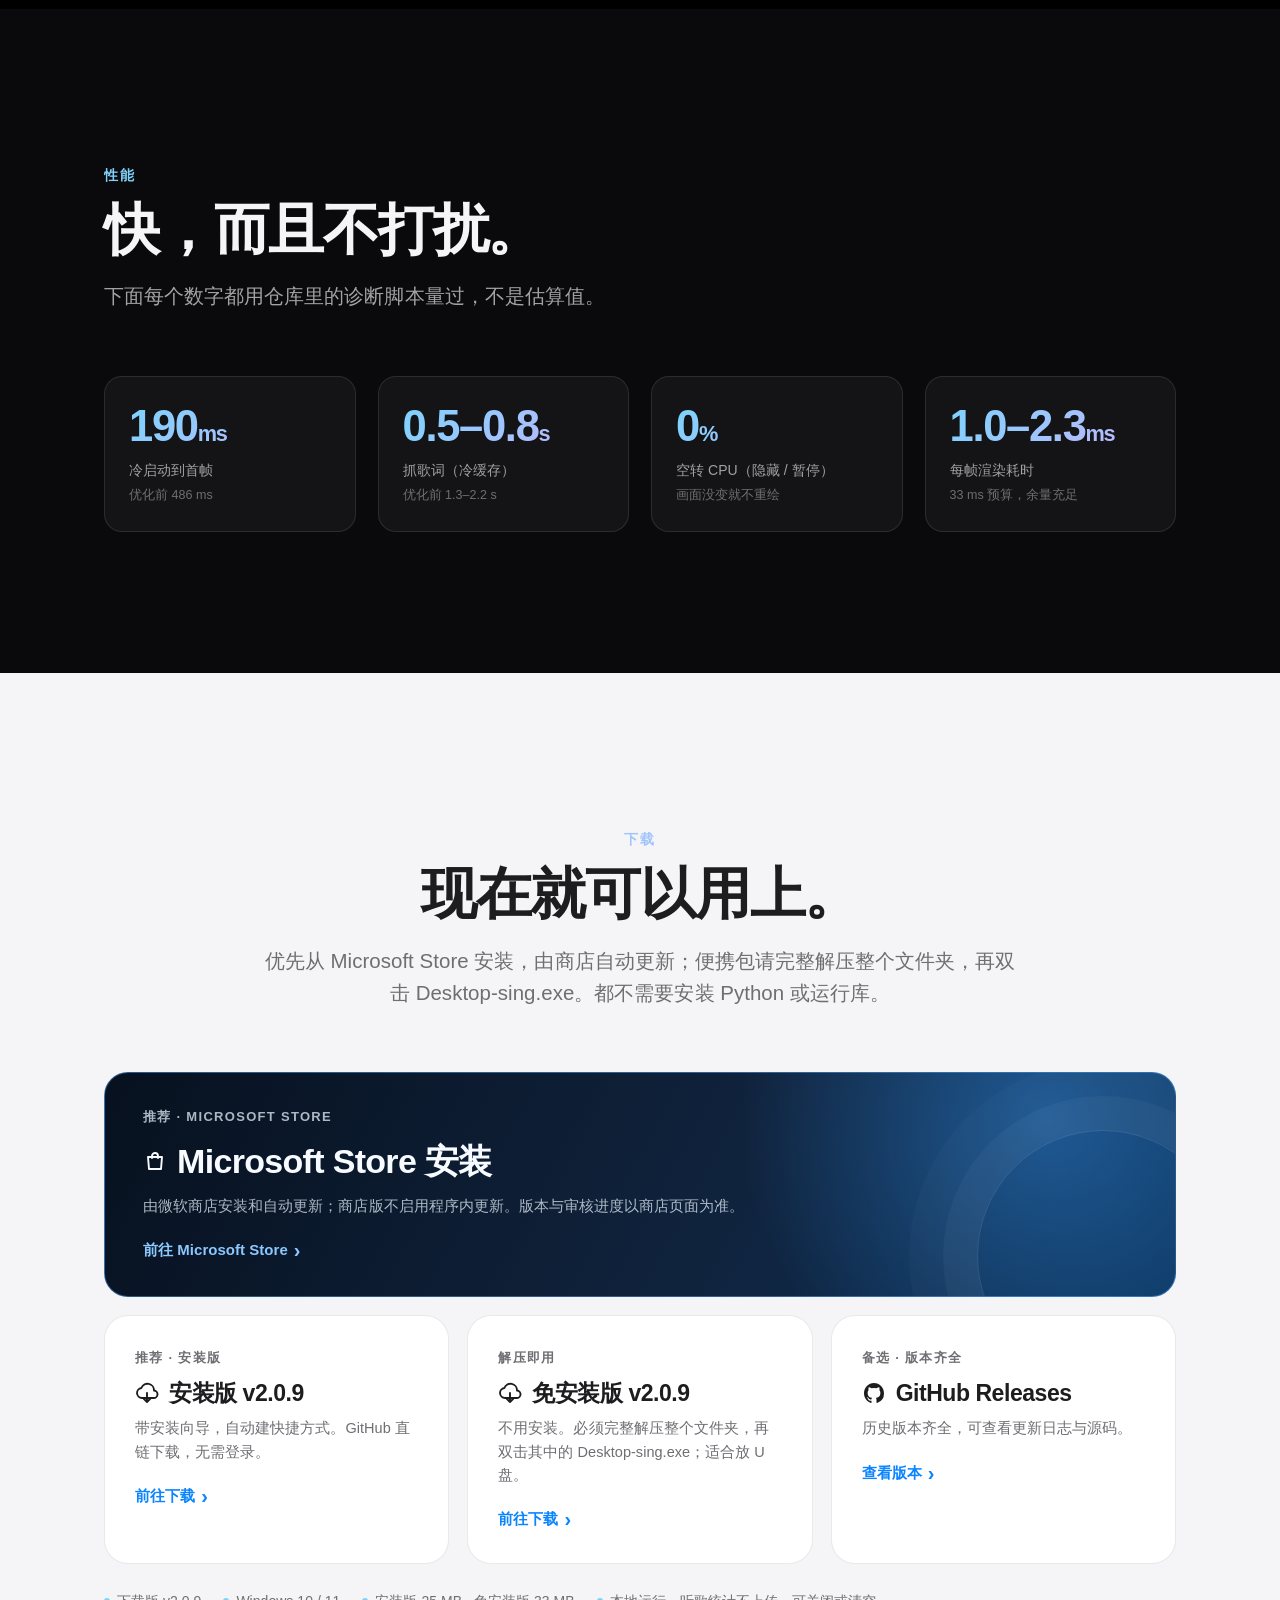
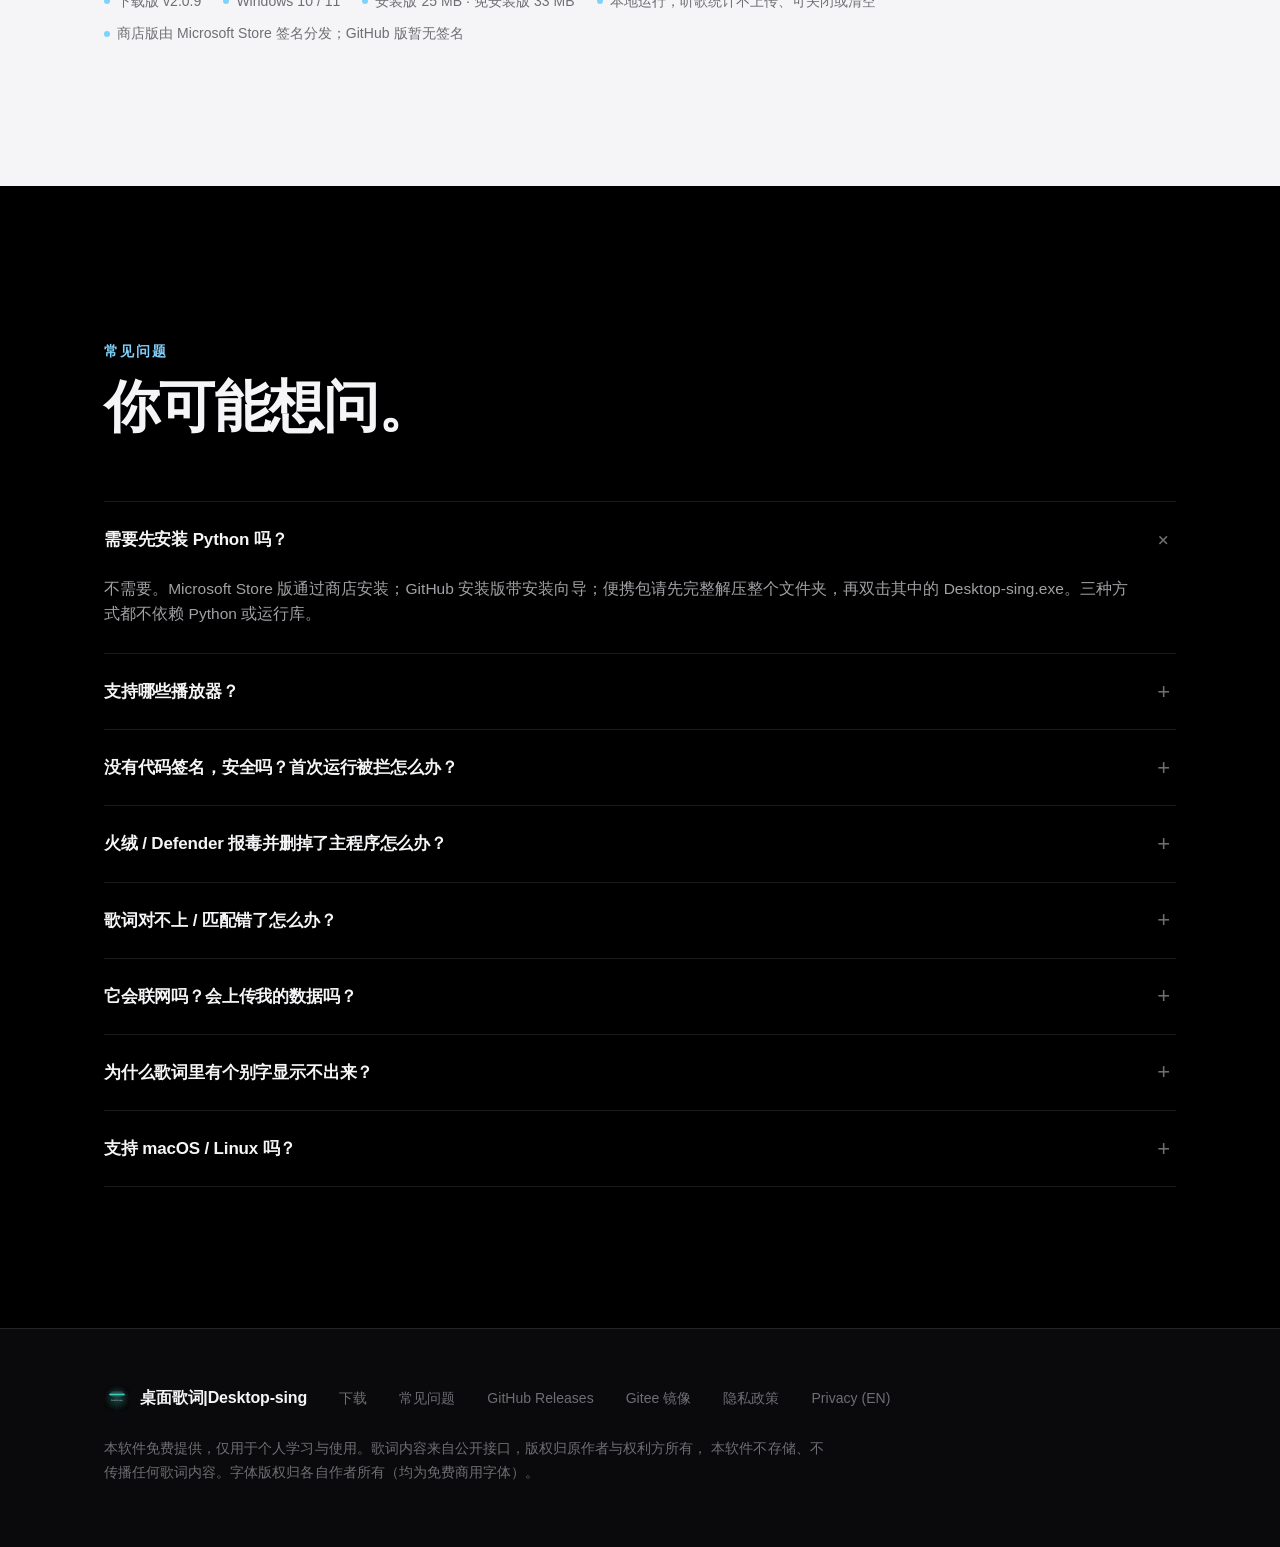
==== commit 3fea7e83: "release: v2.0.9 封面修复与无障碍补丁" ====
--- a/site/index.html
+++ b/site/index.html
@@ -345,7 +345,7 @@
           <span class="go">前往 Microsoft Store</span>
         </a>
 
-        <a class="dl reveal" style="--d:80ms" href="https://github.com/xiaohao8/Desktop-sing/releases/download/v2.0.8/Desktop-sing-v2.0.8-setup.exe" data-dl="github-setup" target="_blank" rel="noopener">
+        <a class="dl reveal" style="--d:80ms" href="https://github.com/xiaohao8/Desktop-sing/releases/download/v2.0.9/Desktop-sing-v2.0.9-setup.exe" data-dl="github-setup" target="_blank" rel="noopener">
           <span class="k">推荐 · 安装版</span>
           <span class="v">
             <svg viewBox="0 0 24 24" fill="none" stroke="currentColor" stroke-width="1.9"
@@ -353,13 +353,13 @@
               <path d="M7 17a5 5 0 0 1-.6-9.96A6.5 6.5 0 0 1 19 9.5a3.75 3.75 0 0 1-.5 7.5H7Z"/>
               <path d="M12 12v9m0 0 3.2-3.2M12 21l-3.2-3.2"/>
             </svg>
-            安装版 v2.0.8
+            安装版 v2.0.9
           </span>
           <span class="d">带安装向导，自动建快捷方式。GitHub 直链下载，无需登录。</span>
           <span class="go">前往下载</span>
         </a>
 
-        <a class="dl reveal" style="--d:160ms" href="https://github.com/xiaohao8/Desktop-sing/releases/download/v2.0.8/Desktop-sing-v2.0.8-portable.zip" data-dl="github-portable" target="_blank" rel="noopener">
+        <a class="dl reveal" style="--d:160ms" href="https://github.com/xiaohao8/Desktop-sing/releases/download/v2.0.9/Desktop-sing-v2.0.9-portable.zip" data-dl="github-portable" target="_blank" rel="noopener">
           <span class="k">解压即用</span>
           <span class="v">
             <svg viewBox="0 0 24 24" fill="none" stroke="currentColor" stroke-width="1.9"
@@ -367,7 +367,7 @@
               <path d="M7 17a5 5 0 0 1-.6-9.96A6.5 6.5 0 0 1 19 9.5a3.75 3.75 0 0 1-.5 7.5H7Z"/>
               <path d="M12 12v9m0 0 3.2-3.2M12 21l-3.2-3.2"/>
             </svg>
-            免安装版 v2.0.8
+            免安装版 v2.0.9
           </span>
           <span class="d">不用安装。必须完整解压整个文件夹，再双击其中的 Desktop-sing.exe；适合放 U 盘。</span>
           <span class="go">前往下载</span>
@@ -387,7 +387,7 @@
       </div>
 
       <div class="dl-meta reveal" style="--d:140ms">
-        <span>下载版 v2.0.8</span>
+        <span>下载版 v2.0.9</span>
         <span>Windows 10 / 11</span>
         <span>安装版 25 MB · 免安装版 33 MB</span>
           <span>本地运行，听歌统计不上传、可关闭或清空</span>
